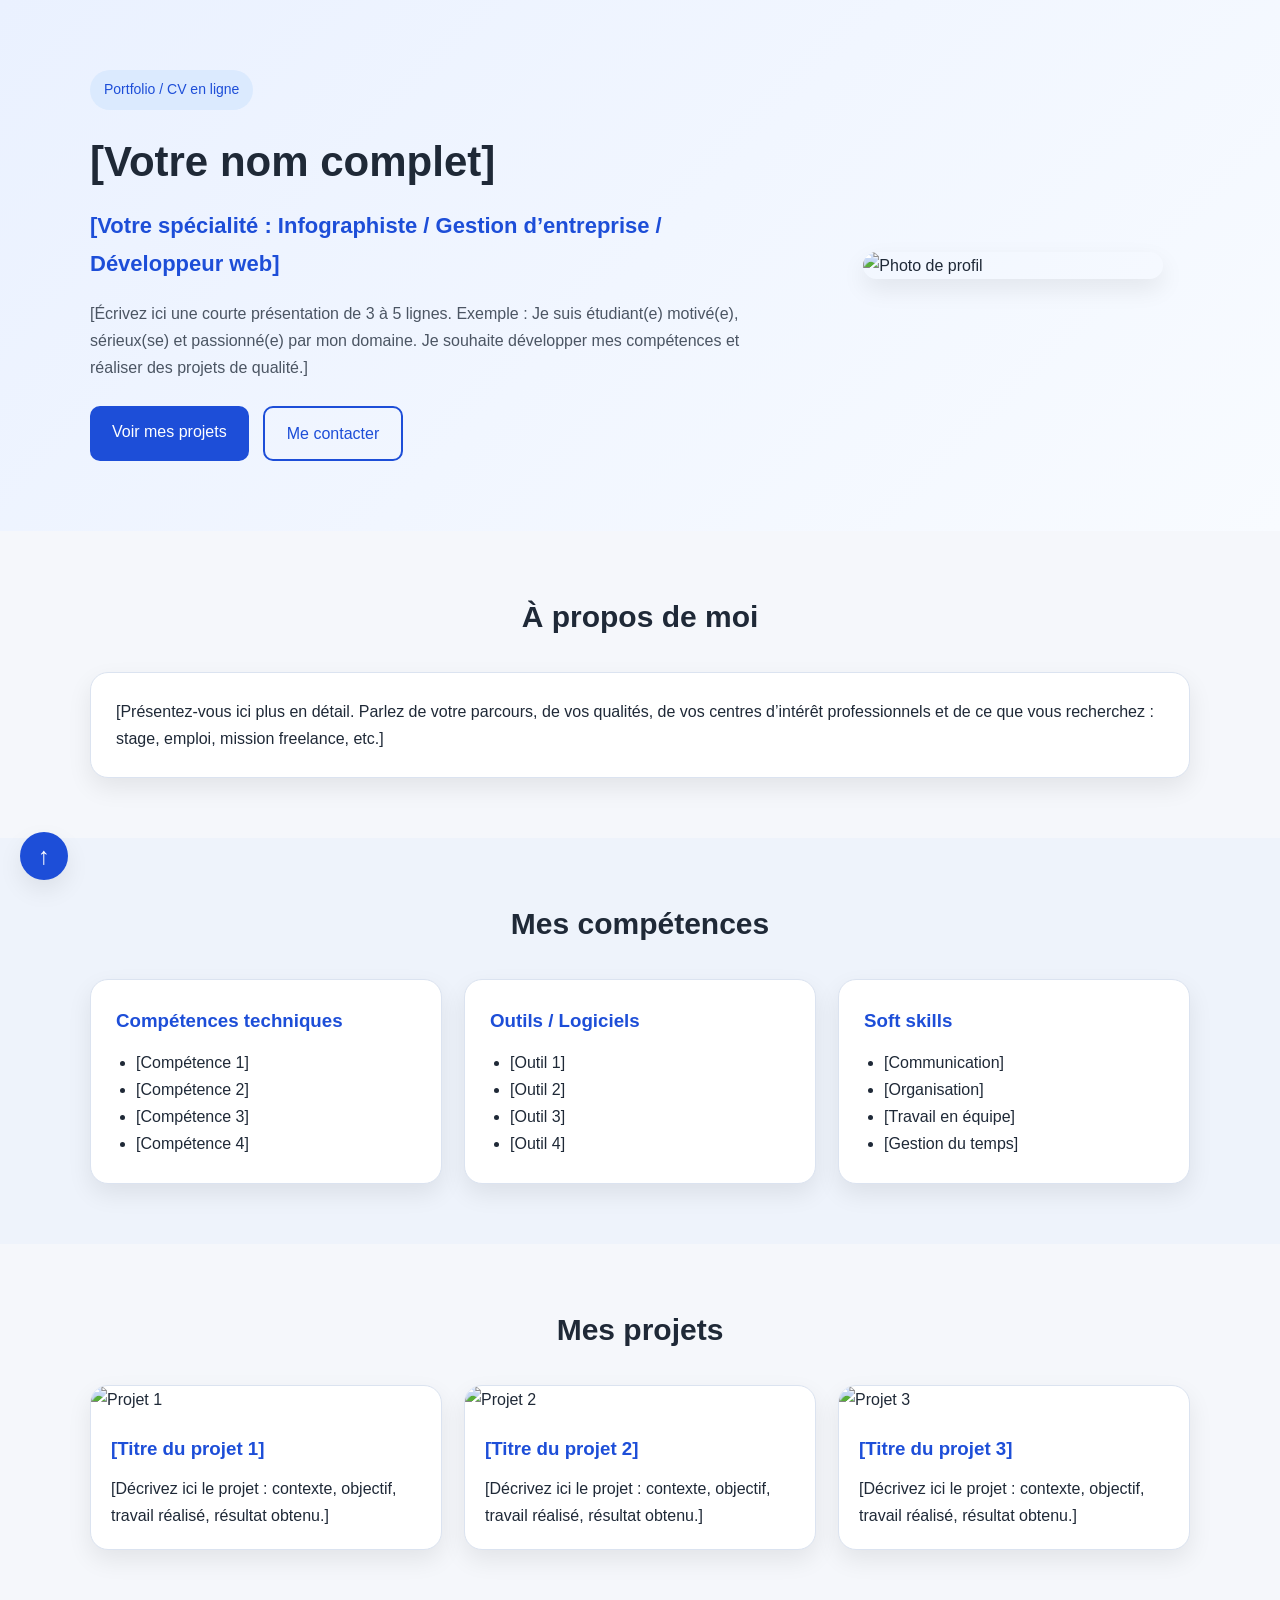
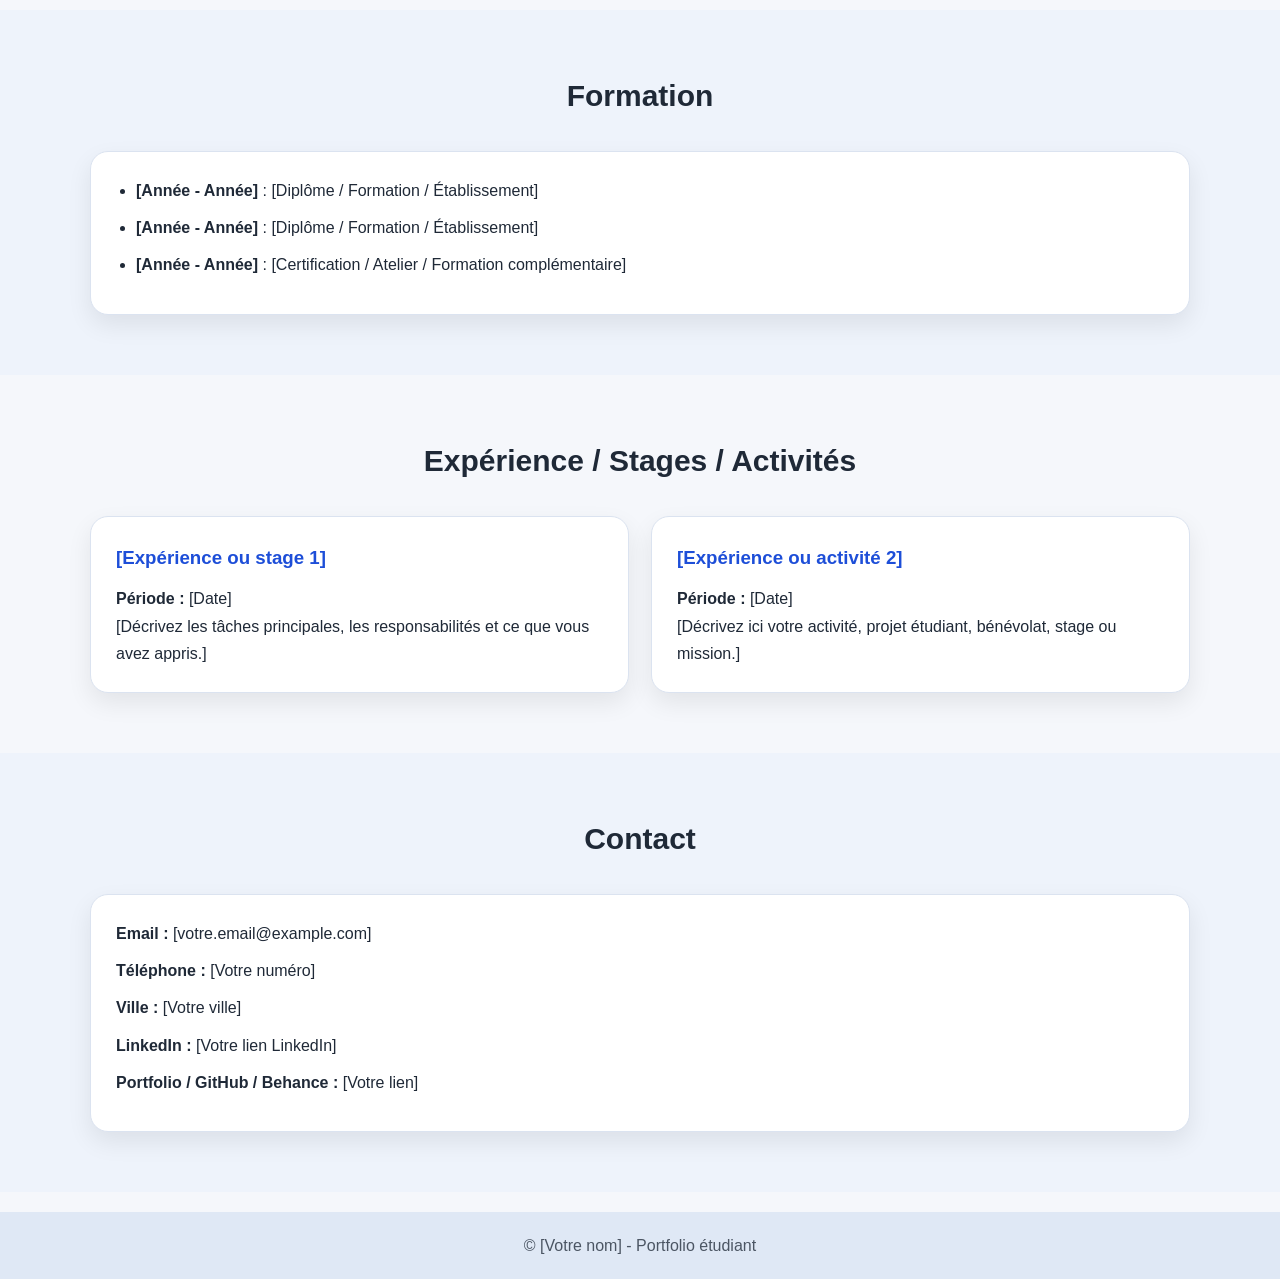
==== index.html @ 0207c39d "my portfolio" ====
<!DOCTYPE html>
<html lang="fr">
<head>
  <meta charset="UTF-8" />
  <meta name="viewport" content="width=device-width, initial-scale=1.0" />
  <title>Portfolio Étudiant</title>
  <link rel="stylesheet" href="style.css" />
</head>
<body id="top">

  <header class="hero">
    <div class="container">
      <div class="hero-content">
        <div class="hero-text">
          <p class="tag">Portfolio / CV en ligne</p>
          <h1>[Votre nom complet]</h1>
          <h2>[Votre spécialité : Infographiste / Gestion d’entreprise / Développeur web]</h2>
          <p class="intro">
            [Écrivez ici une courte présentation de 3 à 5 lignes.
            Exemple : Je suis étudiant(e) motivé(e), sérieux(se) et passionné(e) par mon domaine.
            Je souhaite développer mes compétences et réaliser des projets de qualité.]
          </p>

          <div class="hero-buttons">
            <a href="#projets" class="btn">Voir mes projets</a>
            <a href="#contact" class="btn btn-outline">Me contacter</a>
          </div>
        </div>

        <div class="hero-image">
          <img src="https://via.placeholder.com/300x300.png?text=Votre+Photo" alt="Photo de profil">
        </div>
      </div>
    </div>
  </header>

  <section class="section">
    <div class="container">
      <h2 class="section-title">À propos de moi</h2>
      <div class="card">
        <p>
          [Présentez-vous ici plus en détail.
          Parlez de votre parcours, de vos qualités, de vos centres d’intérêt professionnels
          et de ce que vous recherchez : stage, emploi, mission freelance, etc.]
        </p>
      </div>
    </div>
  </section>

  <section class="section alt">
    <div class="container">
      <h2 class="section-title">Mes compétences</h2>
      <div class="grid-3">
        <div class="card">
          <h3>Compétences techniques</h3>
          <ul>
            <li>[Compétence 1]</li>
            <li>[Compétence 2]</li>
            <li>[Compétence 3]</li>
            <li>[Compétence 4]</li>
          </ul>
        </div>

        <div class="card">
          <h3>Outils / Logiciels</h3>
          <ul>
            <li>[Outil 1]</li>
            <li>[Outil 2]</li>
            <li>[Outil 3]</li>
            <li>[Outil 4]</li>
          </ul>
        </div>

        <div class="card">
          <h3>Soft skills</h3>
          <ul>
            <li>[Communication]</li>
            <li>[Organisation]</li>
            <li>[Travail en équipe]</li>
            <li>[Gestion du temps]</li>
          </ul>
        </div>
      </div>
    </div>
  </section>

  <section class="section" id="projets">
    <div class="container">
      <h2 class="section-title">Mes projets</h2>
      <div class="grid-3">

        <article class="project-card">
          <img src="https://via.placeholder.com/500x300.png?text=Projet+1" alt="Projet 1">
          <div class="project-content">
            <h3>[Titre du projet 1]</h3>
            <p>
              [Décrivez ici le projet : contexte, objectif, travail réalisé, résultat obtenu.]
            </p>
          </div>
        </article>

        <article class="project-card">
          <img src="https://via.placeholder.com/500x300.png?text=Projet+2" alt="Projet 2">
          <div class="project-content">
            <h3>[Titre du projet 2]</h3>
            <p>
              [Décrivez ici le projet : contexte, objectif, travail réalisé, résultat obtenu.]
            </p>
          </div>
        </article>

        <article class="project-card">
          <img src="https://via.placeholder.com/500x300.png?text=Projet+3" alt="Projet 3">
          <div class="project-content">
            <h3>[Titre du projet 3]</h3>
            <p>
              [Décrivez ici le projet : contexte, objectif, travail réalisé, résultat obtenu.]
            </p>
          </div>
        </article>

      </div>
    </div>
  </section>

  <section class="section alt">
    <div class="container">
      <h2 class="section-title">Formation</h2>
      <div class="card">
        <ul class="timeline">
          <li><strong>[Année - Année]</strong> : [Diplôme / Formation / Établissement]</li>
          <li><strong>[Année - Année]</strong> : [Diplôme / Formation / Établissement]</li>
          <li><strong>[Année - Année]</strong> : [Certification / Atelier / Formation complémentaire]</li>
        </ul>
      </div>
    </div>
  </section>

  <section class="section">
    <div class="container">
      <h2 class="section-title">Expérience / Stages / Activités</h2>
      <div class="grid-2">
        <div class="card">
          <h3>[Expérience ou stage 1]</h3>
          <p><strong>Période :</strong> [Date]</p>
          <p>
            [Décrivez les tâches principales, les responsabilités et ce que vous avez appris.]
          </p>
        </div>

        <div class="card">
          <h3>[Expérience ou activité 2]</h3>
          <p><strong>Période :</strong> [Date]</p>
          <p>
            [Décrivez ici votre activité, projet étudiant, bénévolat, stage ou mission.]
          </p>
        </div>
      </div>
    </div>
  </section>

  <section class="section alt" id="contact">
    <div class="container">
      <h2 class="section-title">Contact</h2>
      <div class="card contact-card">
        <p><strong>Email :</strong> [votre.email@example.com]</p>
        <p><strong>Téléphone :</strong> [Votre numéro]</p>
        <p><strong>Ville :</strong> [Votre ville]</p>
        <p><strong>LinkedIn :</strong> [Votre lien LinkedIn]</p>
        <p><strong>Portfolio / GitHub / Behance :</strong> [Votre lien]</p>
      </div>
    </div>
  </section>

  <footer class="footer">
    <div class="container">
      <p>© [Votre nom] - Portfolio étudiant</p>
    </div>
  </footer>
<a href="#top" class="back-to-top" title="Retour en haut">↑</a>
</body>
</html>
---- style.css ----
* {
  margin: 0;
  padding: 0;
  box-sizing: border-box;
}

:root {
  --bg: #f5f7fb;
  --white: #ffffff;
  --dark: #1f2937;
  --text: #4b5563;
  --primary: #1d4ed8;
  --primary-dark: #163ea8;
  --border: #dbe3f0;
  --shadow: 0 10px 25px rgba(0, 0, 0, 0.08);
}

body {
  font-family: Arial, Helvetica, sans-serif;
  background: var(--bg);
  color: var(--dark);
  line-height: 1.7;
}

.container {
  width: 90%;
  max-width: 1100px;
  margin: 0 auto;
}

.hero {
  background: linear-gradient(135deg, #eaf1ff, #f8fbff);
  padding: 70px 0;
}

.hero-content {
  display: grid;
  grid-template-columns: 2fr 1fr;
  gap: 40px;
  align-items: center;
}

.tag {
  display:inline-block;
  background: #dbeafe;
  color: var(--primary);
  padding: 8px 14px;
  border-radius: 999px;
  font-size: 14px;
  margin-bottom: 16px;
}

.hero h1 {
  font-size: 42px;
  margin-bottom: 10px;
}

.hero h2 {
  font-size: 22px;
  color: var(--primary);
  margin-bottom: 18px;
  font-weight: 600;
}

.intro {
  color: var(--text);
  margin-bottom: 24px;
  max-width: 700px;
}

.hero-buttons {
  display: flex;
  gap: 14px;
  flex-wrap: wrap;
}

.btn {
  display: inline-block;
  background: var(--primary);
  color: #fff;
  text-decoration: none;
  padding: 12px 22px;
  border-radius: 10px;
  transition: 0.3s;
}

.btn:hover {
  background: var(--primary-dark);
}

.btn-outline {
  background: transparent;
  color: var(--primary);
  border: 2px solid var(--primary);
}

.btn-outline:hover {
  background: var(--primary);
  color: #fff;
}

.hero-image img {
  width: 100%;
  max-width: 300px;
  border-radius: 20px;
  display: block;
  margin: auto;
  box-shadow: var(--shadow);
}

.section {
  padding: 60px 0;
}

.section.alt {
  background: #eef3fb;
}

.section-title {
  font-size: 30px;
  text-align: center;
  margin-bottom: 30px;
}

.card {
  background: var(--white);
  padding: 25px;
  border-radius: 18px;
  box-shadow: var(--shadow);
  border: 1px solid var(--border);
}

.grid-2,
.grid-3 {
  display: grid;
  gap: 22px;
}

.grid-2 {
  grid-template-columns: repeat(2, 1fr);
}

.grid-3 {
  grid-template-columns: repeat(3, 1fr);
}

.card h3 {
  margin-bottom: 12px;
  color: var(--primary);
}

.card ul {
  padding-left: 20px;
}

.timeline li {
  margin-bottom: 10px;
}

.project-card {
  background: #fff;
  border-radius: 18px;
  overflow: hidden;
  box-shadow: var(--shadow);
  border: 1px solid var(--border);
}

.project-card img {
  width: 100%;
  display: block;
}

.project-content {
  padding: 20px;
}

.project-content h3 {
  margin-bottom: 10px;
  color: var(--primary);
}

.contact-card p {
  margin-bottom: 10px;
}

.footer {
  background: #dfe8f5;
  text-align: center;
  padding: 20px 0;
  color: var(--text);
  margin-top: 20px;
}

@media (max-width: 900px) {
  .hero-content,
  .grid-2,
  .grid-3 {
    grid-template-columns: 1fr;
  }

  .hero {
    text-align: center;
  }

  .hero-buttons {
    justify-content: center;
  }

  .hero h1 {
    font-size: 34px;
  }
}

@media (max-width: 600px) {
  .hero h1 {
    font-size: 28px;
  }

  .hero h2 {
    font-size: 18px;
  }

  .section-title {
    font-size: 24px;
  }

  .card,
  .project-content {
    padding: 18px;
  }
}
html {
  scroll-behavior: smooth;
}

.back-to-top {
  position: fixed;
  left: 20px;
  bottom: 20px;
  width: 48px;
  height: 48px;
  background: var(--primary);
  color: #fff;
  text-decoration: none;
  border-radius: 50%;
  display: flex;
  align-items: center;
  justify-content: center;
  font-size: 24px;
  box-shadow: var(--shadow);
  z-index: 999;
  transition: 0.3s;
}

.back-to-top:hover {
  background: var(--primary-dark);
  transform: translateY(-3px);
}
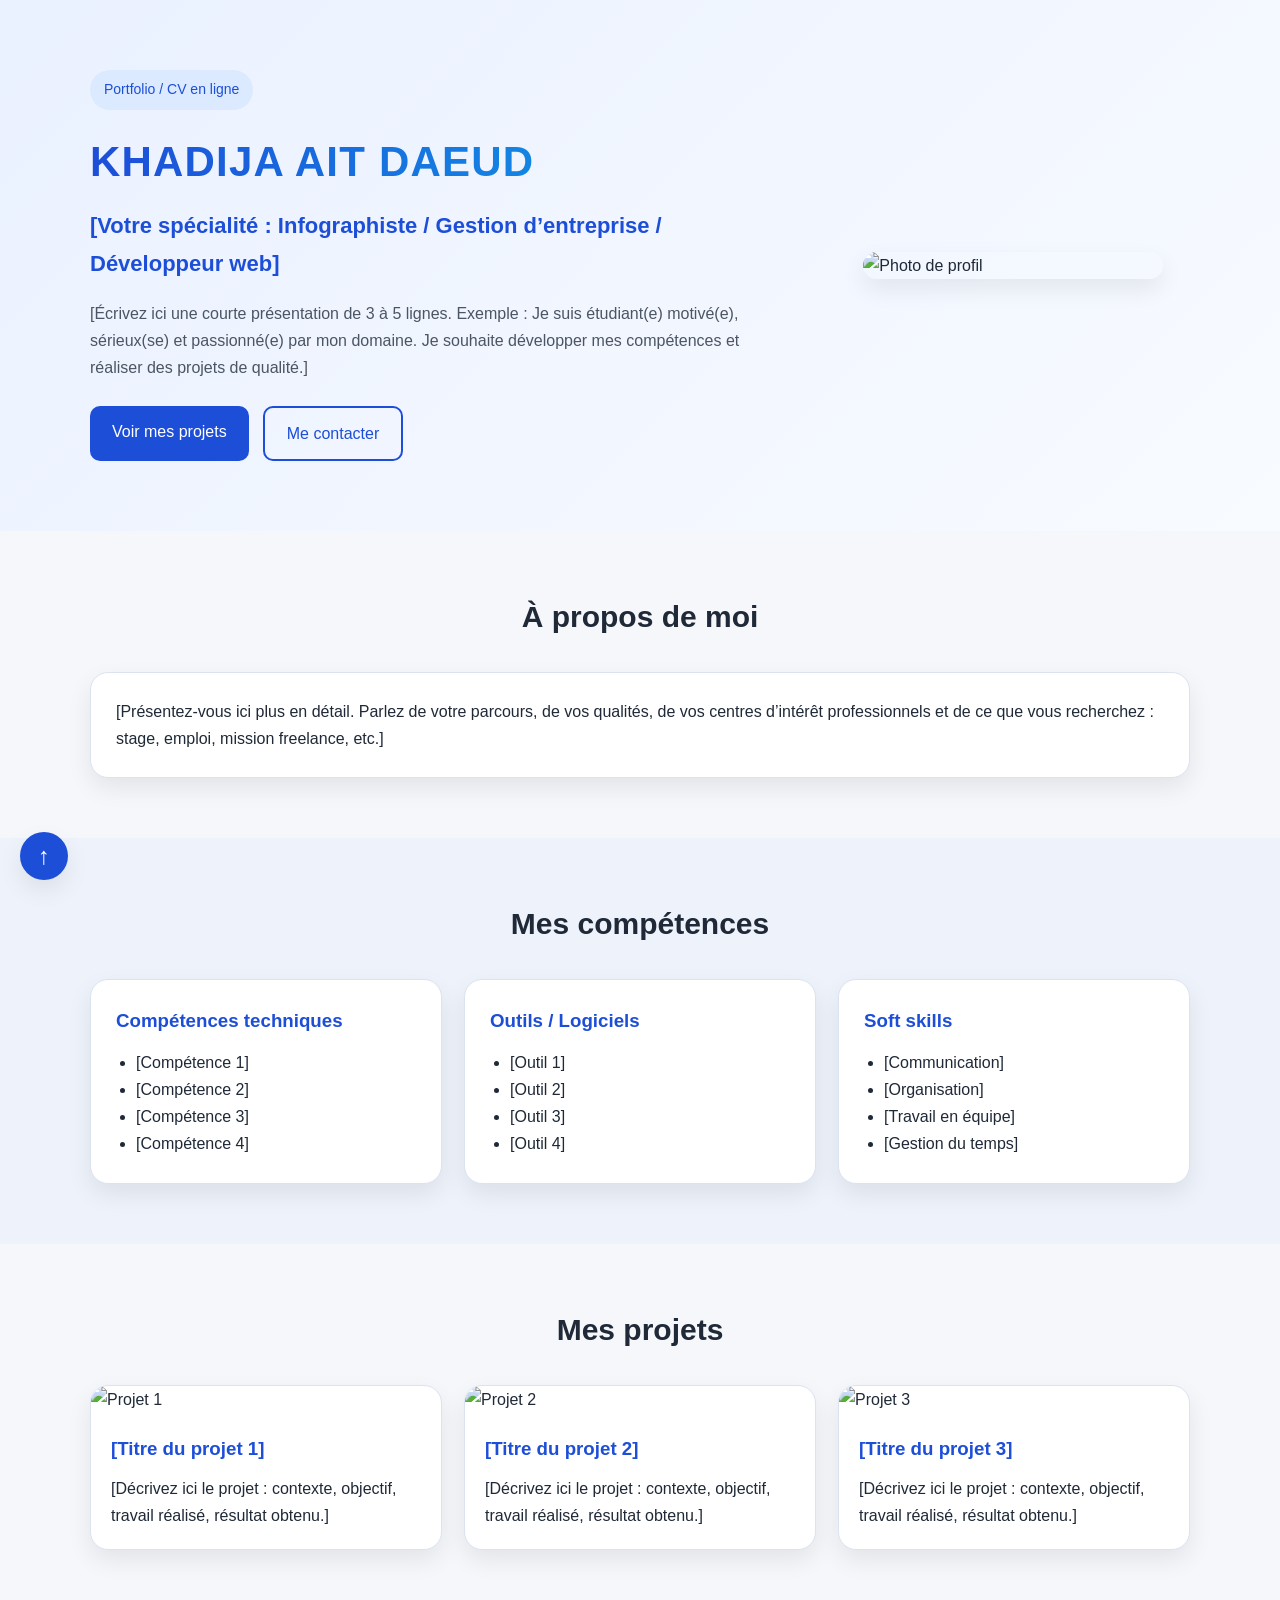
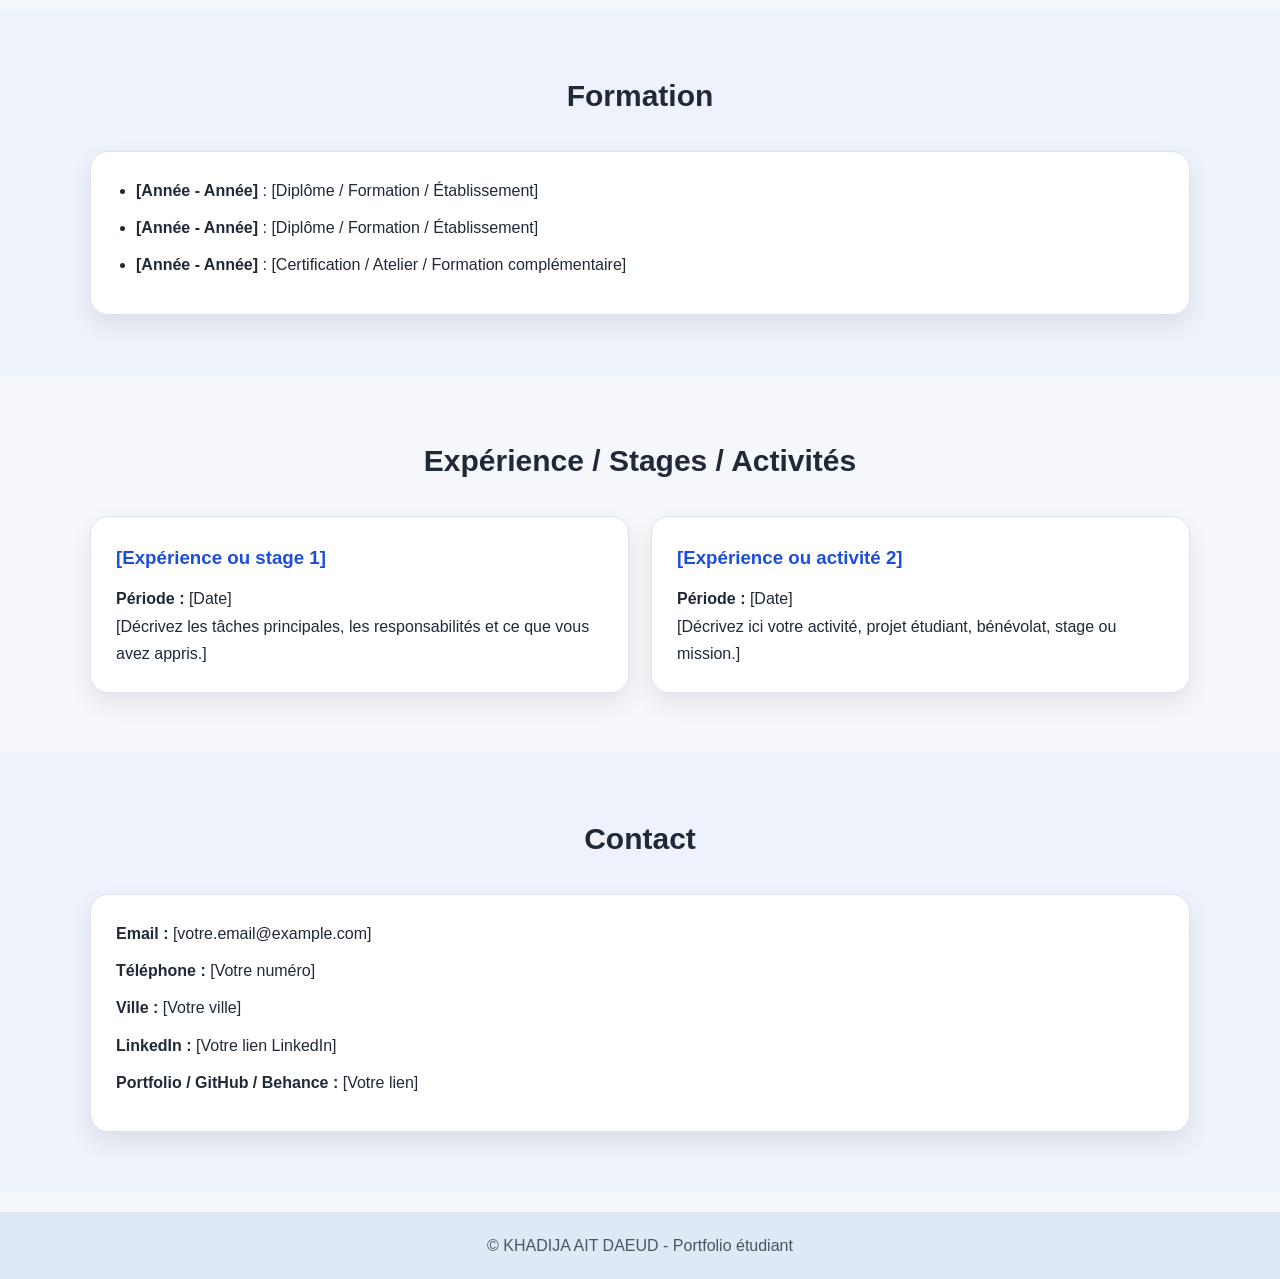
==== commit 901e93b5: "Update name to KHADIJA AIT DAEUD and improve header styling" ====
--- a/index.html
+++ b/index.html
@@ -13,7 +13,7 @@
       <div class="hero-content">
         <div class="hero-text">
           <p class="tag">Portfolio / CV en ligne</p>
-          <h1>[Votre nom complet]</h1>
+          <h1>KHADIJA AIT DAEUD</h1>
           <h2>[Votre spécialité : Infographiste / Gestion d’entreprise / Développeur web]</h2>
           <p class="intro">
             [Écrivez ici une courte présentation de 3 à 5 lignes.
@@ -174,7 +174,7 @@
 
   <footer class="footer">
     <div class="container">
-      <p>© [Votre nom] - Portfolio étudiant</p>
+      <p>© KHADIJA AIT DAEUD - Portfolio étudiant</p>
     </div>
   </footer>
 <a href="#top" class="back-to-top" title="Retour en haut">↑</a>
--- a/style.css
+++ b/style.css
@@ -53,6 +53,11 @@
 .hero h1 {
   font-size: 42px;
   margin-bottom: 10px;
+  text-transform: uppercase;
+  letter-spacing: 1.2px;
+  background: linear-gradient(90deg, #1d4ed8, #0ea5e9);
+  -webkit-background-clip: text;
+  color: transparent;
 }
 
 .hero h2 {
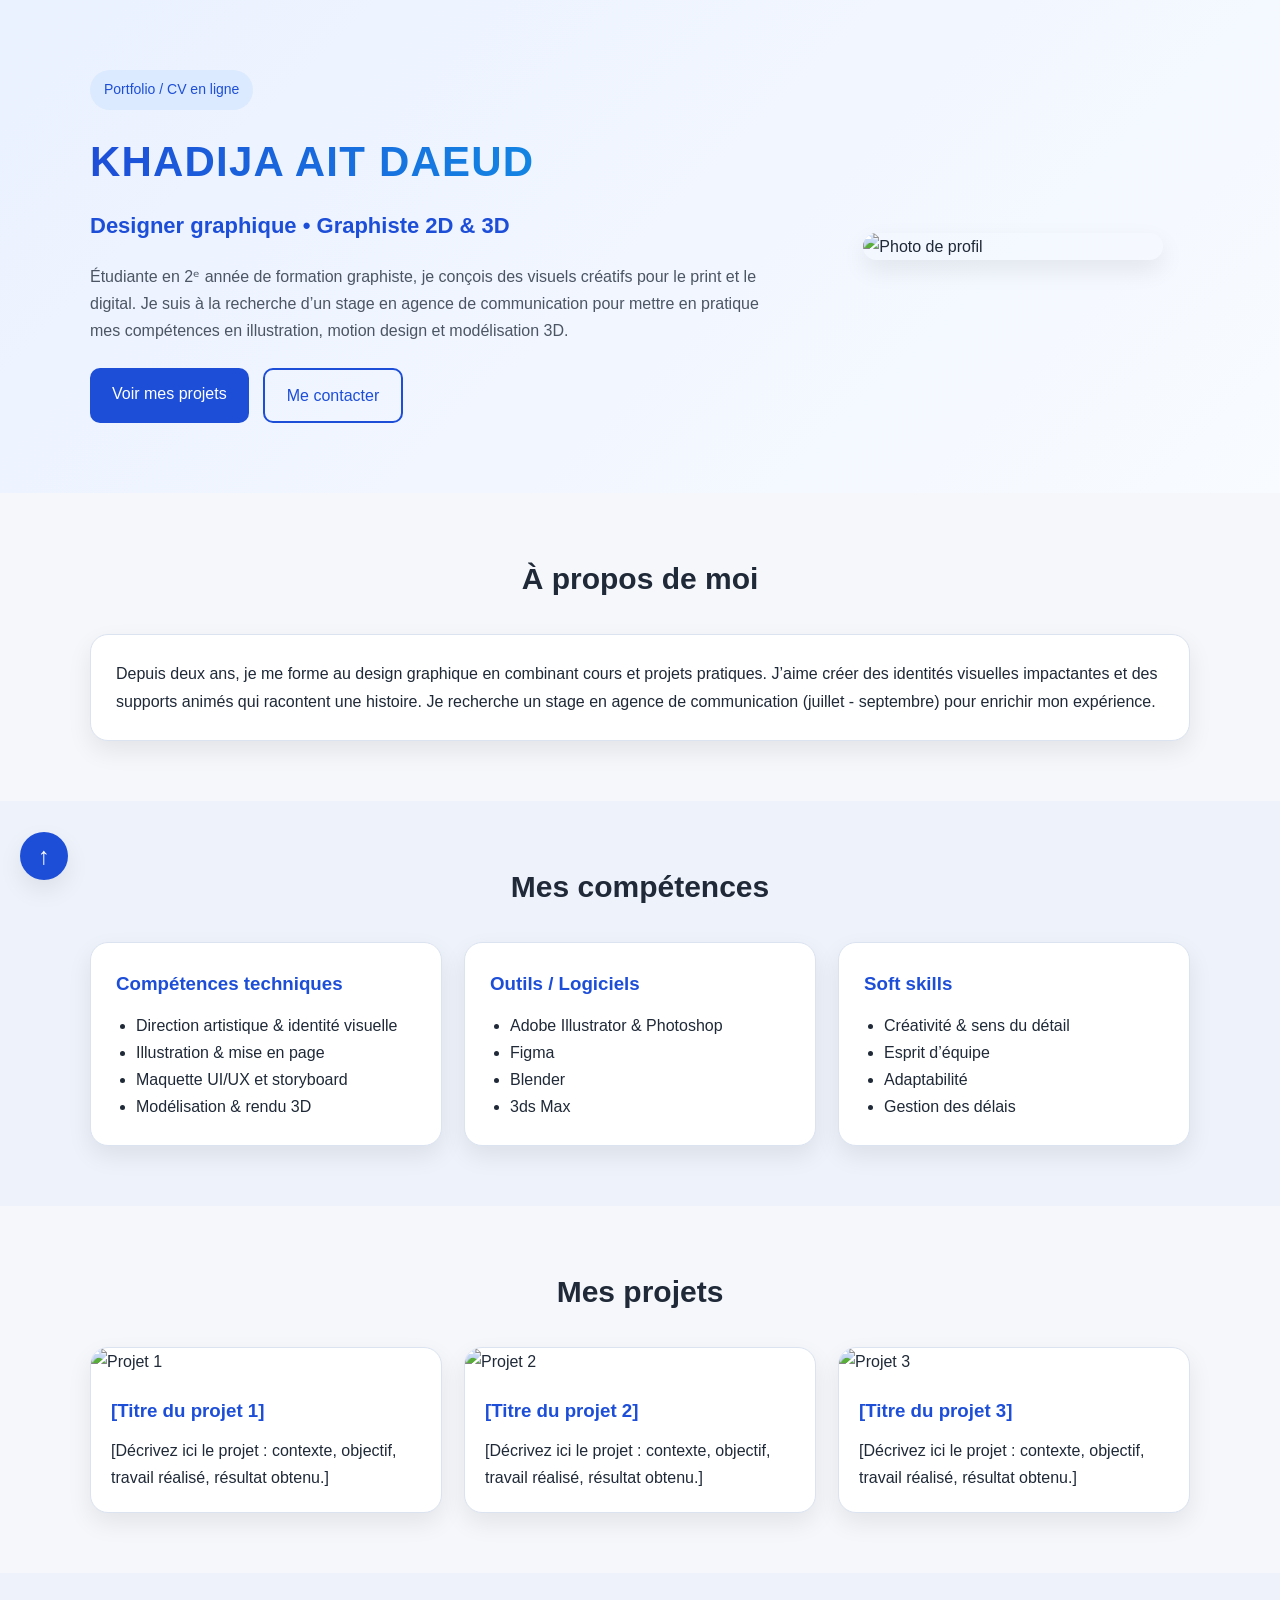
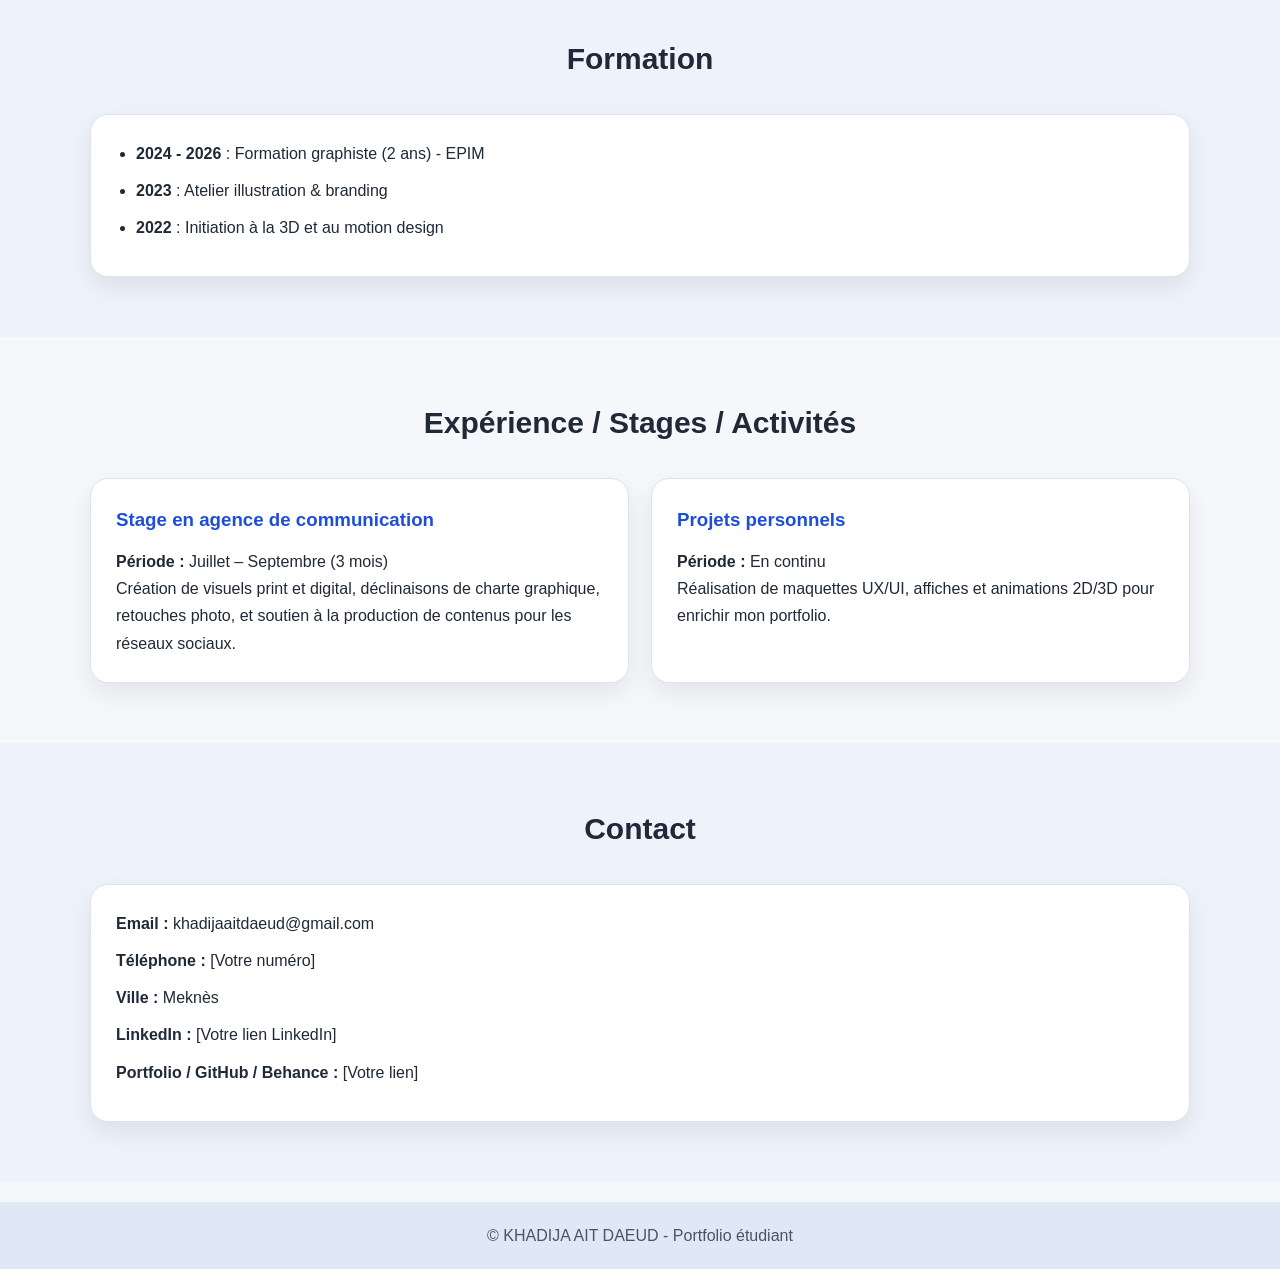
==== commit 3b90e4ed: "Update profile details: EPIM, Meknès, stage info, skills and contact" ====
--- a/index.html
+++ b/index.html
@@ -3,7 +3,7 @@
 <head>
   <meta charset="UTF-8" />
   <meta name="viewport" content="width=device-width, initial-scale=1.0" />
-  <title>Portfolio Étudiant</title>
+  <title>Portfolio KHADIJA AIT DAEUD — Designer graphique</title>
   <link rel="stylesheet" href="style.css" />
 </head>
 <body id="top">
@@ -14,11 +14,11 @@
         <div class="hero-text">
           <p class="tag">Portfolio / CV en ligne</p>
           <h1>KHADIJA AIT DAEUD</h1>
-          <h2>[Votre spécialité : Infographiste / Gestion d’entreprise / Développeur web]</h2>
+          <h2>Designer graphique • Graphiste 2D & 3D</h2>
           <p class="intro">
-            [Écrivez ici une courte présentation de 3 à 5 lignes.
-            Exemple : Je suis étudiant(e) motivé(e), sérieux(se) et passionné(e) par mon domaine.
-            Je souhaite développer mes compétences et réaliser des projets de qualité.]
+            Étudiante en 2ᵉ année de formation graphiste, je conçois des visuels créatifs pour le print et le digital.
+            Je suis à la recherche d’un stage en agence de communication pour mettre en pratique mes compétences en illustration,
+            motion design et modélisation 3D.
           </p>
 
           <div class="hero-buttons">
@@ -39,9 +39,9 @@
       <h2 class="section-title">À propos de moi</h2>
       <div class="card">
         <p>
-          [Présentez-vous ici plus en détail.
-          Parlez de votre parcours, de vos qualités, de vos centres d’intérêt professionnels
-          et de ce que vous recherchez : stage, emploi, mission freelance, etc.]
+          Depuis deux ans, je me forme au design graphique en combinant cours et projets pratiques.
+          J’aime créer des identités visuelles impactantes et des supports animés qui racontent une histoire.
+          Je recherche un stage en agence de communication (juillet ‑ septembre) pour enrichir mon expérience.
         </p>
       </div>
     </div>
@@ -54,30 +54,30 @@
         <div class="card">
           <h3>Compétences techniques</h3>
           <ul>
-            <li>[Compétence 1]</li>
-            <li>[Compétence 2]</li>
-            <li>[Compétence 3]</li>
-            <li>[Compétence 4]</li>
+            <li>Direction artistique & identité visuelle</li>
+            <li>Illustration & mise en page</li>
+            <li>Maquette UI/UX et storyboard</li>
+            <li>Modélisation & rendu 3D</li>
           </ul>
         </div>
 
         <div class="card">
           <h3>Outils / Logiciels</h3>
           <ul>
-            <li>[Outil 1]</li>
-            <li>[Outil 2]</li>
-            <li>[Outil 3]</li>
-            <li>[Outil 4]</li>
+            <li>Adobe Illustrator & Photoshop</li>
+            <li>Figma</li>
+            <li>Blender</li>
+            <li>3ds Max</li>
           </ul>
         </div>
 
         <div class="card">
           <h3>Soft skills</h3>
           <ul>
-            <li>[Communication]</li>
-            <li>[Organisation]</li>
-            <li>[Travail en équipe]</li>
-            <li>[Gestion du temps]</li>
+            <li>Créativité & sens du détail</li>
+            <li>Esprit d’équipe</li>
+            <li>Adaptabilité</li>
+            <li>Gestion des délais</li>
           </ul>
         </div>
       </div>
@@ -128,9 +128,9 @@
       <h2 class="section-title">Formation</h2>
       <div class="card">
         <ul class="timeline">
-          <li><strong>[Année - Année]</strong> : [Diplôme / Formation / Établissement]</li>
-          <li><strong>[Année - Année]</strong> : [Diplôme / Formation / Établissement]</li>
-          <li><strong>[Année - Année]</strong> : [Certification / Atelier / Formation complémentaire]</li>
+          <li><strong>2024 - 2026</strong> : Formation graphiste (2 ans) - EPIM</li>
+          <li><strong>2023</strong> : Atelier illustration & branding</li>
+          <li><strong>2022</strong> : Initiation à la 3D et au motion design</li>
         </ul>
       </div>
     </div>
@@ -141,18 +141,19 @@
       <h2 class="section-title">Expérience / Stages / Activités</h2>
       <div class="grid-2">
         <div class="card">
-          <h3>[Expérience ou stage 1]</h3>
-          <p><strong>Période :</strong> [Date]</p>
+          <h3>Stage en agence de communication</h3>
+          <p><strong>Période :</strong> Juillet – Septembre (3 mois)</p>
           <p>
-            [Décrivez les tâches principales, les responsabilités et ce que vous avez appris.]
+            Création de visuels print et digital, déclinaisons de charte graphique, retouches photo,
+            et soutien à la production de contenus pour les réseaux sociaux.
           </p>
         </div>
 
         <div class="card">
-          <h3>[Expérience ou activité 2]</h3>
-          <p><strong>Période :</strong> [Date]</p>
+          <h3>Projets personnels</h3>
+          <p><strong>Période :</strong> En continu</p>
           <p>
-            [Décrivez ici votre activité, projet étudiant, bénévolat, stage ou mission.]
+            Réalisation de maquettes UX/UI, affiches et animations 2D/3D pour enrichir mon portfolio.
           </p>
         </div>
       </div>
@@ -163,9 +164,9 @@
     <div class="container">
       <h2 class="section-title">Contact</h2>
       <div class="card contact-card">
-        <p><strong>Email :</strong> [votre.email@example.com]</p>
+        <p><strong>Email :</strong> khadijaaitdaeud@gmail.com</p>
         <p><strong>Téléphone :</strong> [Votre numéro]</p>
-        <p><strong>Ville :</strong> [Votre ville]</p>
+        <p><strong>Ville :</strong> Meknès</p>
         <p><strong>LinkedIn :</strong> [Votre lien LinkedIn]</p>
         <p><strong>Portfolio / GitHub / Behance :</strong> [Votre lien]</p>
       </div>
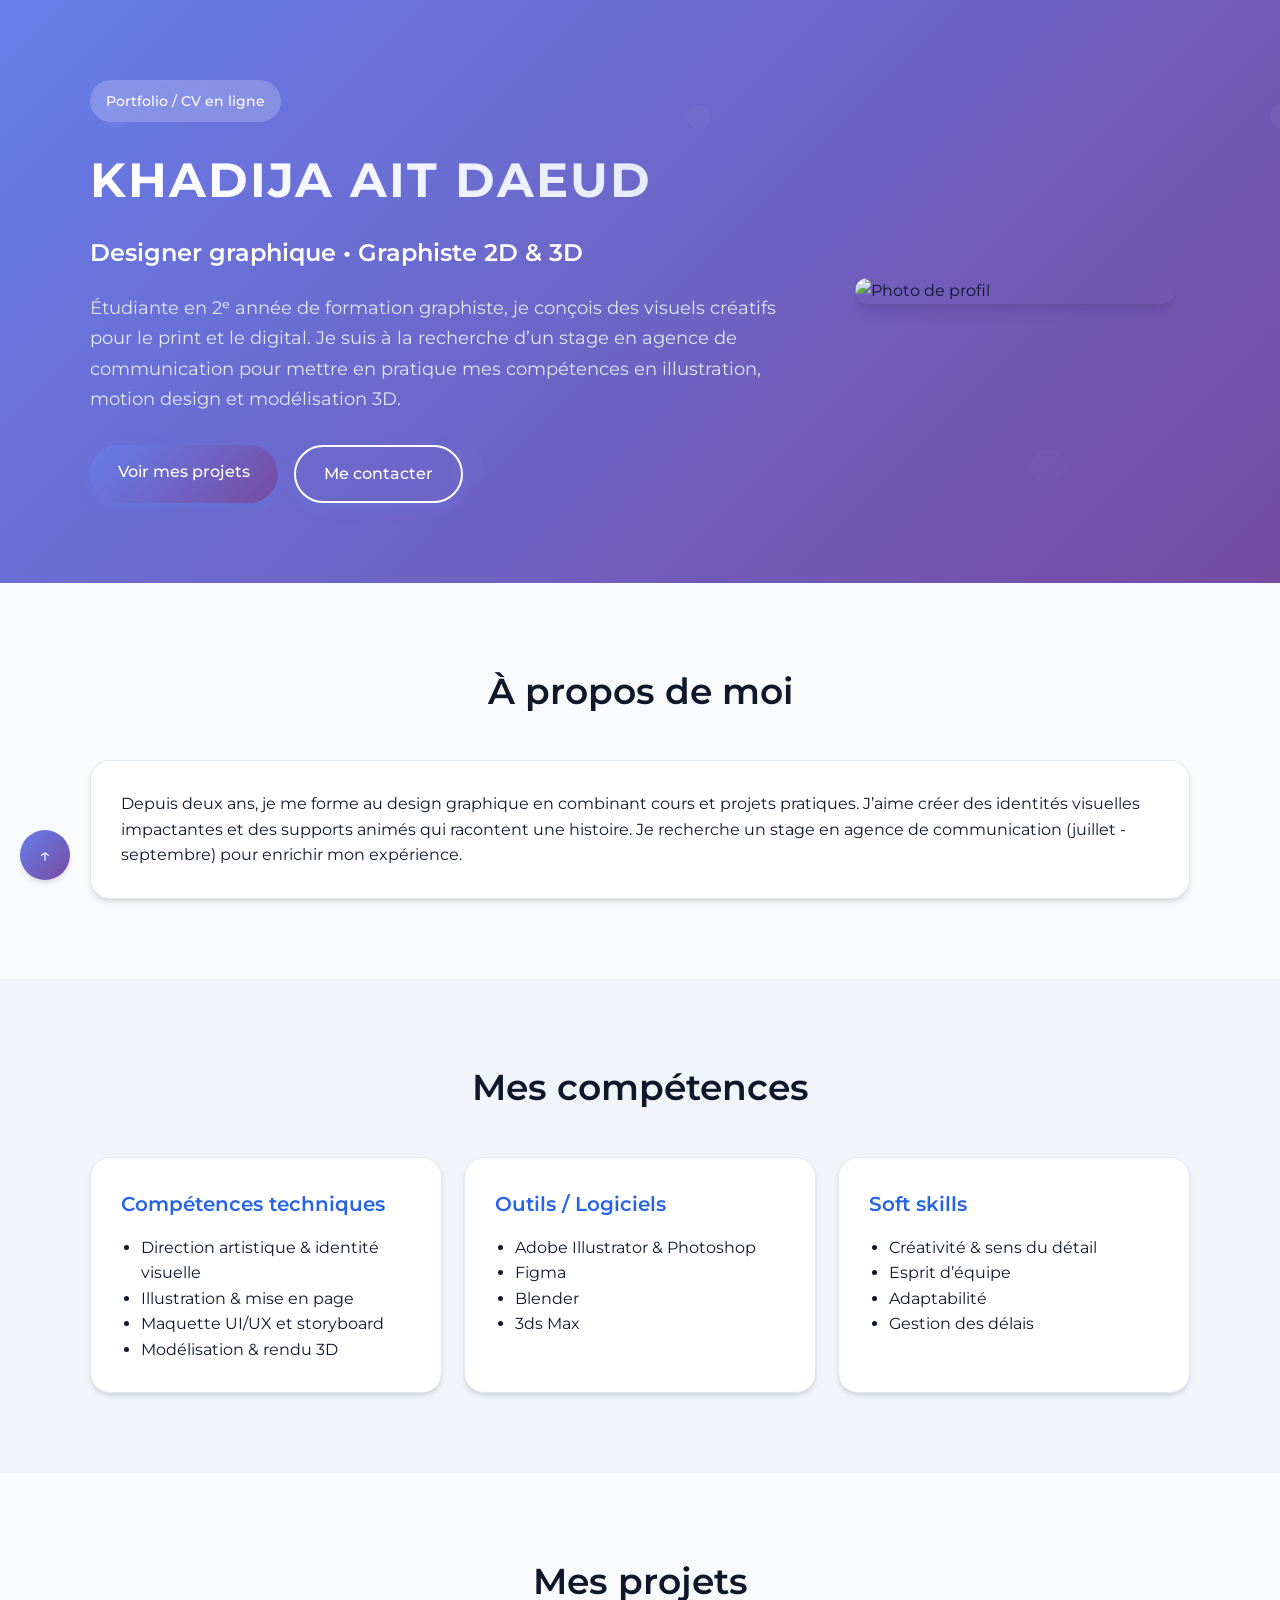
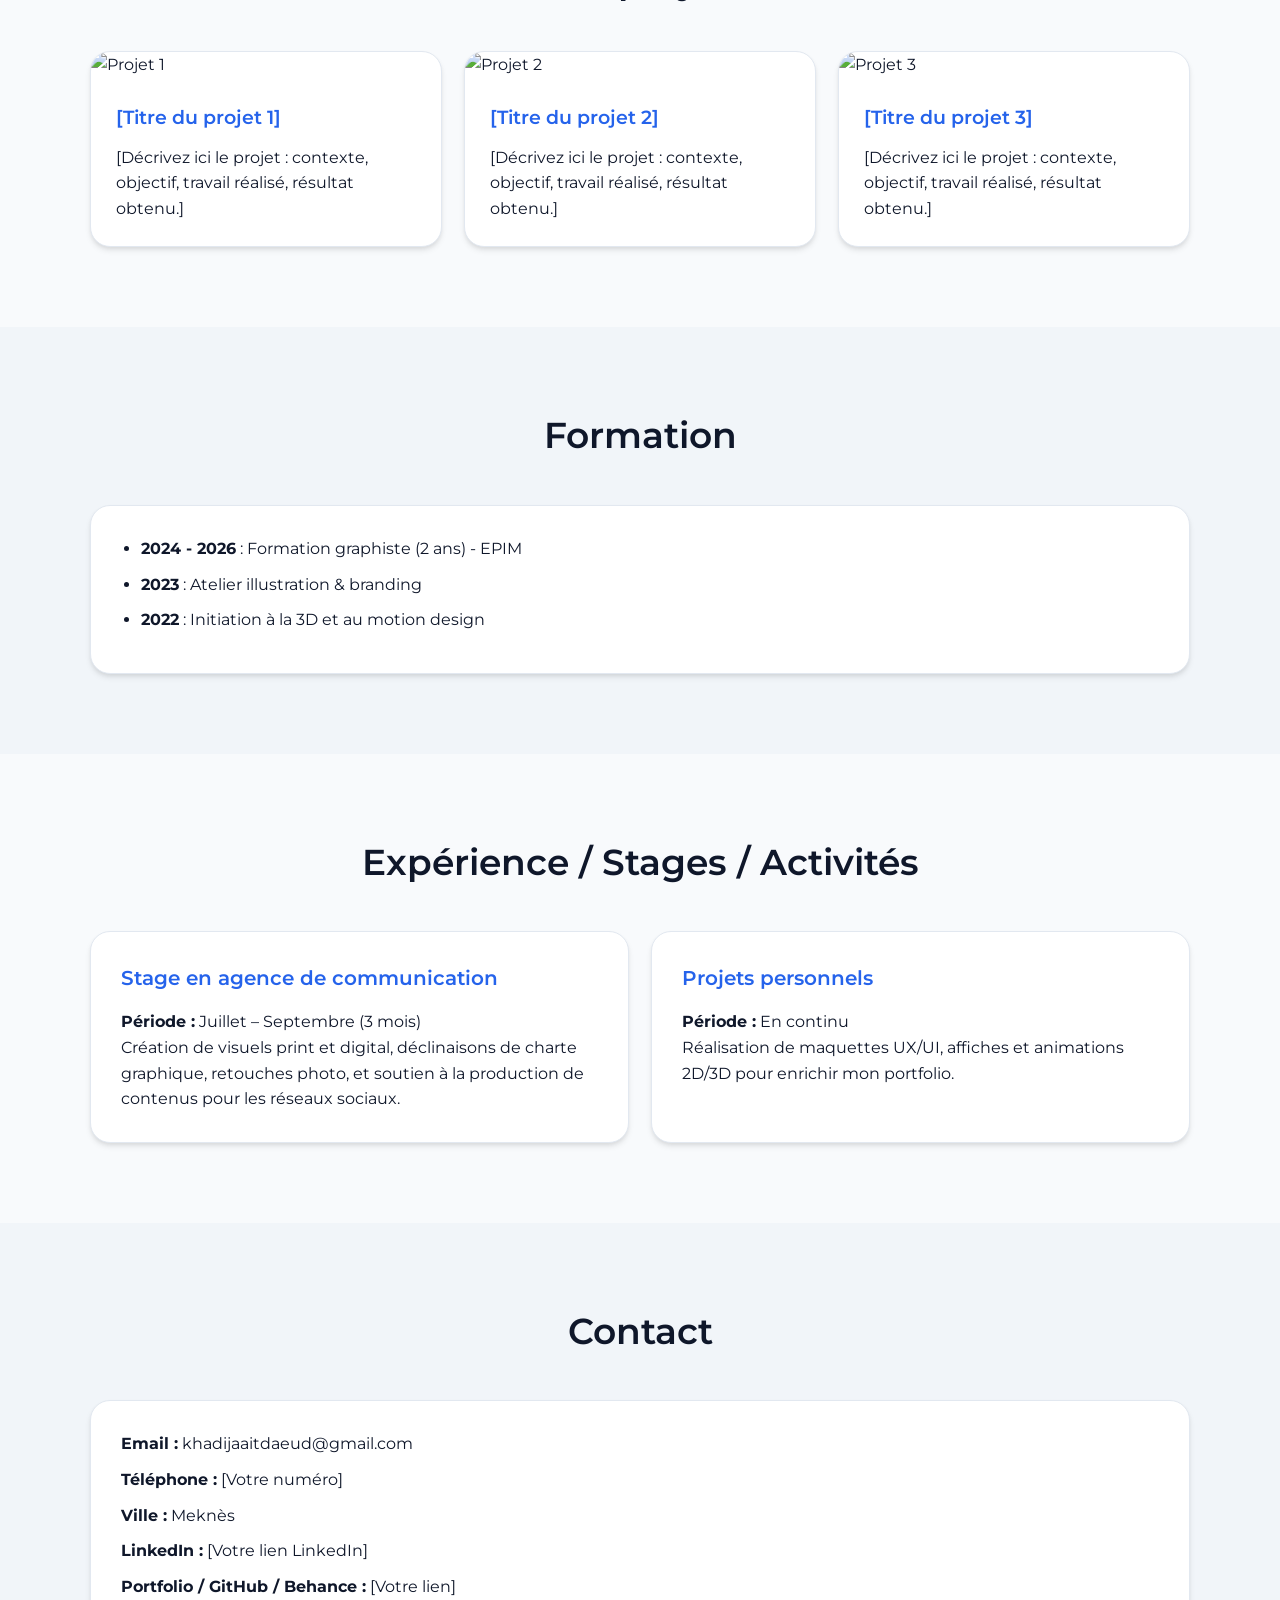
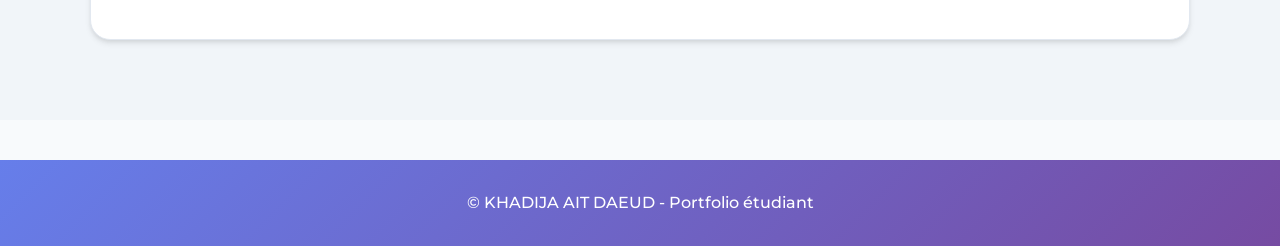
==== commit 0f89ba43: "Enhance design: professional styling with gradients, animations, and modern typography" ====
--- a/index.html
+++ b/index.html
@@ -4,6 +4,9 @@
   <meta charset="UTF-8" />
   <meta name="viewport" content="width=device-width, initial-scale=1.0" />
   <title>Portfolio KHADIJA AIT DAEUD — Designer graphique</title>
+  <link rel="preconnect" href="https://fonts.googleapis.com">
+  <link rel="preconnect" href="https://fonts.gstatic.com" crossorigin>
+  <link href="https://fonts.googleapis.com/css2?family=Montserrat:wght@300;400;500;600;700&display=swap" rel="stylesheet">
   <link rel="stylesheet" href="style.css" />
 </head>
 <body id="top">
--- a/style.css
+++ b/style.css
@@ -5,21 +5,27 @@
 }
 
 :root {
-  --bg: #f5f7fb;
+  --bg: #f8fafc;
   --white: #ffffff;
-  --dark: #1f2937;
-  --text: #4b5563;
-  --primary: #1d4ed8;
-  --primary-dark: #163ea8;
-  --border: #dbe3f0;
-  --shadow: 0 10px 25px rgba(0, 0, 0, 0.08);
+  --dark: #0f172a;
+  --text: #475569;
+  --primary: #2563eb;
+  --primary-dark: #1d4ed8;
+  --secondary: #f1f5f9;
+  --accent: #06b6d4;
+  --border: #e2e8f0;
+  --shadow: 0 4px 6px -1px rgba(0, 0, 0, 0.1), 0 2px 4px -1px rgba(0, 0, 0, 0.06);
+  --shadow-hover: 0 10px 15px -3px rgba(0, 0, 0, 0.1), 0 4px 6px -2px rgba(0, 0, 0, 0.05);
+  --gradient: linear-gradient(135deg, #667eea 0%, #764ba2 100%);
+  --gradient-btn: linear-gradient(135deg, #667eea 0%, #764ba2 100%);
 }
 
 body {
-  font-family: Arial, Helvetica, sans-serif;
+  font-family: 'Montserrat', sans-serif;
   background: var(--bg);
   color: var(--dark);
-  line-height: 1.7;
+  line-height: 1.6;
+  font-weight: 400;
 }
 
 .container {
@@ -29,110 +35,146 @@
 }
 
 .hero {
-  background: linear-gradient(135deg, #eaf1ff, #f8fbff);
-  padding: 70px 0;
+  background: var(--gradient);
+  padding: 80px 0;
+  position: relative;
+  overflow: hidden;
+}
+
+.hero::before {
+  content: '';
+  position: absolute;
+  top: 0;
+  left: 0;
+  right: 0;
+  bottom: 0;
+  background: url('data:image/svg+xml,<svg xmlns="http://www.w3.org/2000/svg" viewBox="0 0 100 100"><circle cx="20" cy="20" r="2" fill="rgba(255,255,255,0.1)"/><circle cx="80" cy="80" r="3" fill="rgba(255,255,255,0.05)"/></svg>') repeat;
+  opacity: 0.3;
 }
 
 .hero-content {
   display: grid;
   grid-template-columns: 2fr 1fr;
-  gap: 40px;
+  gap: 50px;
   align-items: center;
+  position: relative;
+  z-index: 1;
 }
 
 .tag {
-  display:inline-block;
-  background: #dbeafe;
-  color: var(--primary);
-  padding: 8px 14px;
-  border-radius: 999px;
+  display: inline-block;
+  background: rgba(255, 255, 255, 0.2);
+  color: #fff;
+  padding: 10px 16px;
+  border-radius: 50px;
   font-size: 14px;
-  margin-bottom: 16px;
+  font-weight: 500;
+  margin-bottom: 20px;
+  backdrop-filter: blur(10px);
 }
 
 .hero h1 {
-  font-size: 42px;
-  margin-bottom: 10px;
+  font-size: 48px;
+  margin-bottom: 15px;
   text-transform: uppercase;
-  letter-spacing: 1.2px;
-  background: linear-gradient(90deg, #1d4ed8, #0ea5e9);
+  letter-spacing: 2px;
+  background: linear-gradient(90deg, #fff, #e0e7ff);
   -webkit-background-clip: text;
   color: transparent;
+  font-weight: 700;
 }
 
 .hero h2 {
-  font-size: 22px;
-  color: var(--primary);
-  margin-bottom: 18px;
+  font-size: 24px;
+  color: #fff;
+  margin-bottom: 20px;
   font-weight: 600;
 }
 
 .intro {
-  color: var(--text);
-  margin-bottom: 24px;
+  color: #e2e8f0;
+  margin-bottom: 30px;
   max-width: 700px;
+  font-size: 18px;
+  line-height: 1.7;
 }
 
 .hero-buttons {
   display: flex;
-  gap: 14px;
+  gap: 16px;
   flex-wrap: wrap;
 }
 
 .btn {
   display: inline-block;
-  background: var(--primary);
+  background: var(--gradient-btn);
   color: #fff;
   text-decoration: none;
-  padding: 12px 22px;
-  border-radius: 10px;
-  transition: 0.3s;
+  padding: 14px 28px;
+  border-radius: 50px;
+  transition: all 0.3s ease;
+  font-weight: 500;
+  box-shadow: 0 4px 14px rgba(102, 126, 234, 0.4);
 }
 
 .btn:hover {
-  background: var(--primary-dark);
+  transform: translateY(-2px);
+  box-shadow: 0 6px 20px rgba(102, 126, 234, 0.6);
 }
 
 .btn-outline {
   background: transparent;
+  color: #fff;
+  border: 2px solid #fff;
+}
+
+.btn-outline:hover {
+  background: #fff;
   color: var(--primary);
-  border: 2px solid var(--primary);
-}
-
-.btn-outline:hover {
-  background: var(--primary);
-  color: #fff;
 }
 
 .hero-image img {
   width: 100%;
-  max-width: 300px;
+  max-width: 320px;
   border-radius: 20px;
   display: block;
   margin: auto;
-  box-shadow: var(--shadow);
+  box-shadow: var(--shadow-hover);
+  transition: transform 0.3s ease;
+}
+
+.hero-image img:hover {
+  transform: scale(1.05);
 }
 
 .section {
-  padding: 60px 0;
+  padding: 80px 0;
 }
 
 .section.alt {
-  background: #eef3fb;
+  background: var(--secondary);
 }
 
 .section-title {
-  font-size: 30px;
+  font-size: 36px;
   text-align: center;
-  margin-bottom: 30px;
+  margin-bottom: 40px;
+  font-weight: 600;
+  color: var(--dark);
 }
 
 .card {
   background: var(--white);
-  padding: 25px;
-  border-radius: 18px;
+  padding: 30px;
+  border-radius: 20px;
   box-shadow: var(--shadow);
   border: 1px solid var(--border);
+  transition: all 0.3s ease;
+}
+
+.card:hover {
+  transform: translateY(-5px);
+  box-shadow: var(--shadow-hover);
 }
 
 .grid-2,
@@ -150,8 +192,10 @@
 }
 
 .card h3 {
-  margin-bottom: 12px;
+  margin-bottom: 15px;
   color: var(--primary);
+  font-weight: 600;
+  font-size: 20px;
 }
 
 .card ul {
@@ -164,24 +208,36 @@
 
 .project-card {
   background: #fff;
-  border-radius: 18px;
+  border-radius: 20px;
   overflow: hidden;
   box-shadow: var(--shadow);
   border: 1px solid var(--border);
+  transition: all 0.3s ease;
+}
+
+.project-card:hover {
+  transform: translateY(-5px);
+  box-shadow: var(--shadow-hover);
 }
 
 .project-card img {
   width: 100%;
   display: block;
+  transition: transform 0.3s ease;
+}
+
+.project-card:hover img {
+  transform: scale(1.05);
 }
 
 .project-content {
-  padding: 20px;
+  padding: 25px;
 }
 
 .project-content h3 {
-  margin-bottom: 10px;
+  margin-bottom: 12px;
   color: var(--primary);
+  font-weight: 600;
 }
 
 .contact-card p {
@@ -189,11 +245,12 @@
 }
 
 .footer {
-  background: #dfe8f5;
+  background: var(--gradient);
   text-align: center;
-  padding: 20px 0;
-  color: var(--text);
-  margin-top: 20px;
+  padding: 30px 0;
+  color: #fff;
+  margin-top: 40px;
+  font-weight: 500;
 }
 
 @media (max-width: 900px) {
@@ -205,6 +262,7 @@
 
   .hero {
     text-align: center;
+    padding: 60px 0;
   }
 
   .hero-buttons {
@@ -212,7 +270,15 @@
   }
 
   .hero h1 {
-    font-size: 34px;
+    font-size: 36px;
+  }
+
+  .hero h2 {
+    font-size: 20px;
+  }
+
+  .section-title {
+    font-size: 28px;
   }
 }
 
@@ -231,7 +297,12 @@
 
   .card,
   .project-content {
-    padding: 18px;
+    padding: 20px;
+  }
+
+  .btn {
+    padding: 12px 24px;
+    font-size: 14px;
   }
 }
 html {
@@ -242,12 +313,24 @@
   position: fixed;
   left: 20px;
   bottom: 20px;
-  width: 48px;
-  height: 48px;
-  background: var(--primary);
+  width: 50px;
+  height: 50px;
+  background: var(--gradient-btn);
   color: #fff;
   text-decoration: none;
   border-radius: 50%;
+  display: flex;
+  align-items: center;
+  justify-content: center;
+  font-size: 20px;
+  box-shadow: var(--shadow);
+  transition: all 0.3s ease;
+}
+
+.back-to-top:hover {
+  transform: scale(1.1);
+  box-shadow: var(--shadow-hover);
+}
   display: flex;
   align-items: center;
   justify-content: center;
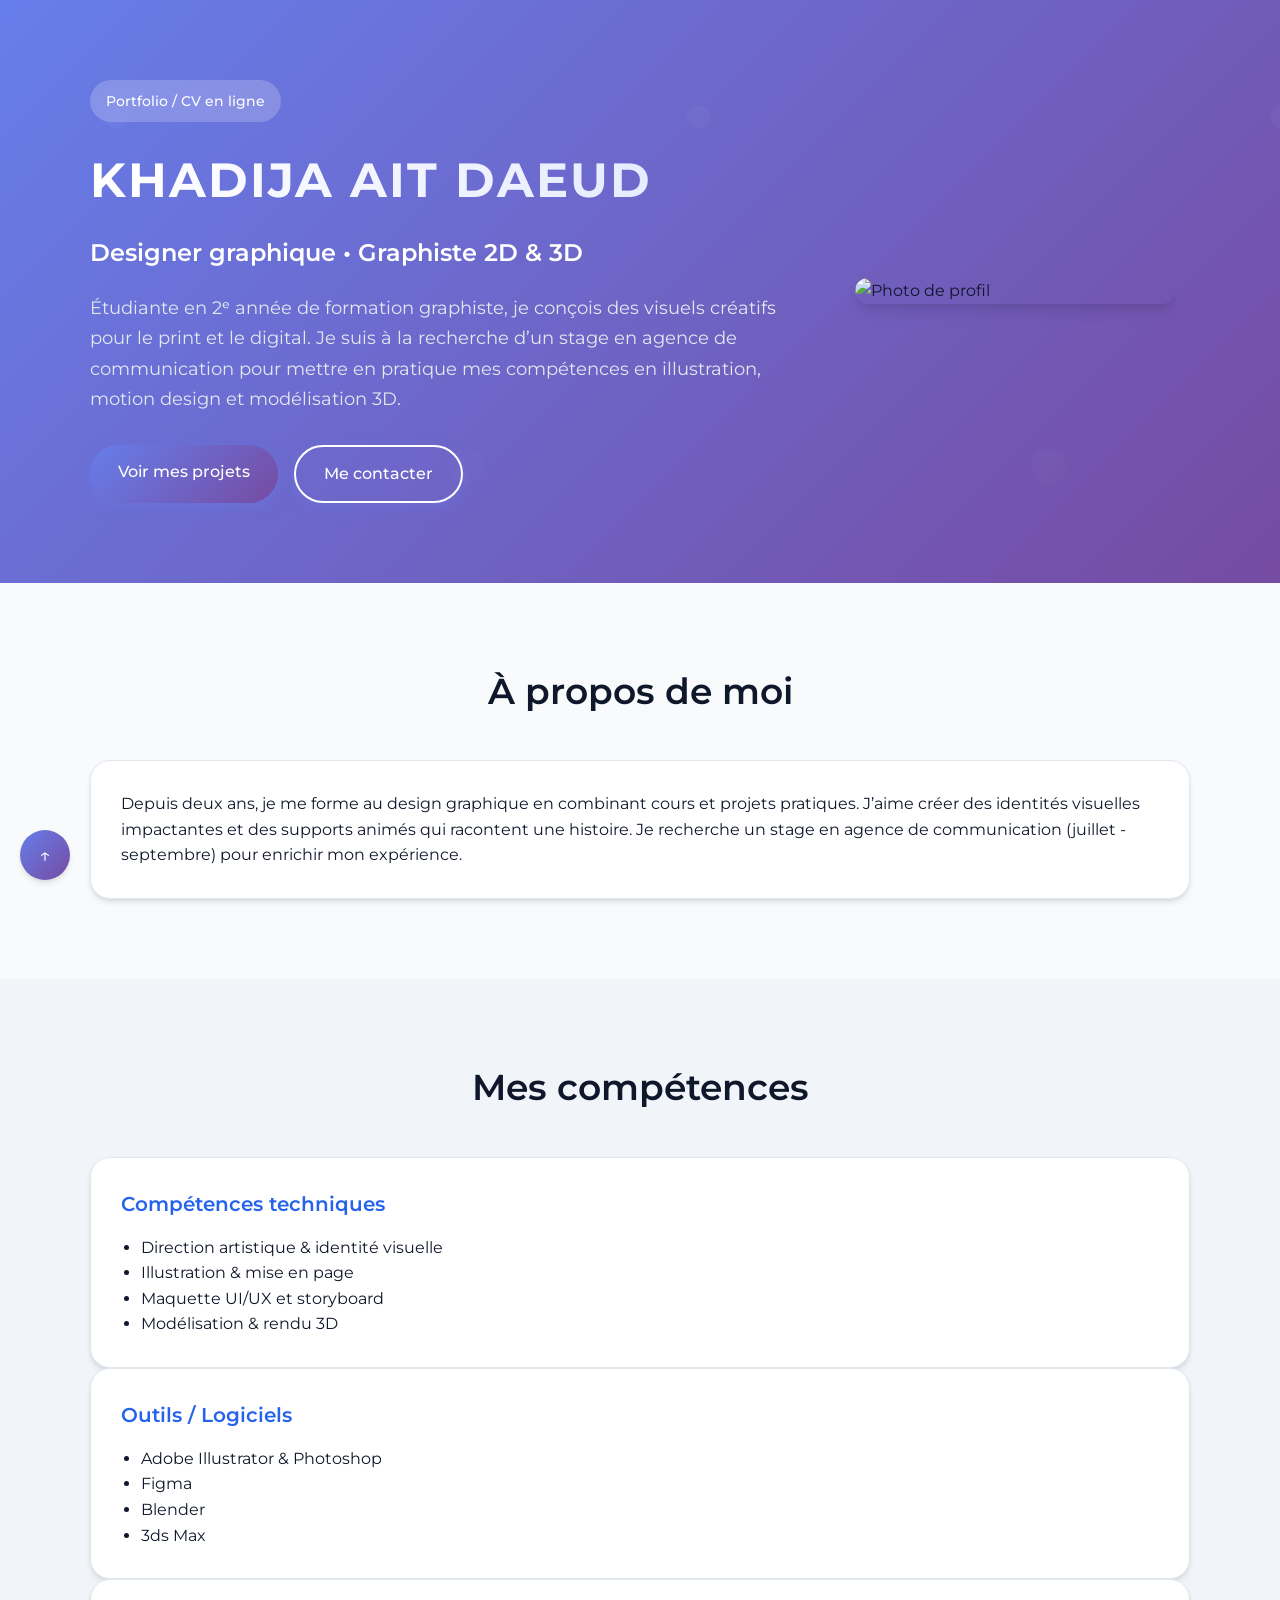
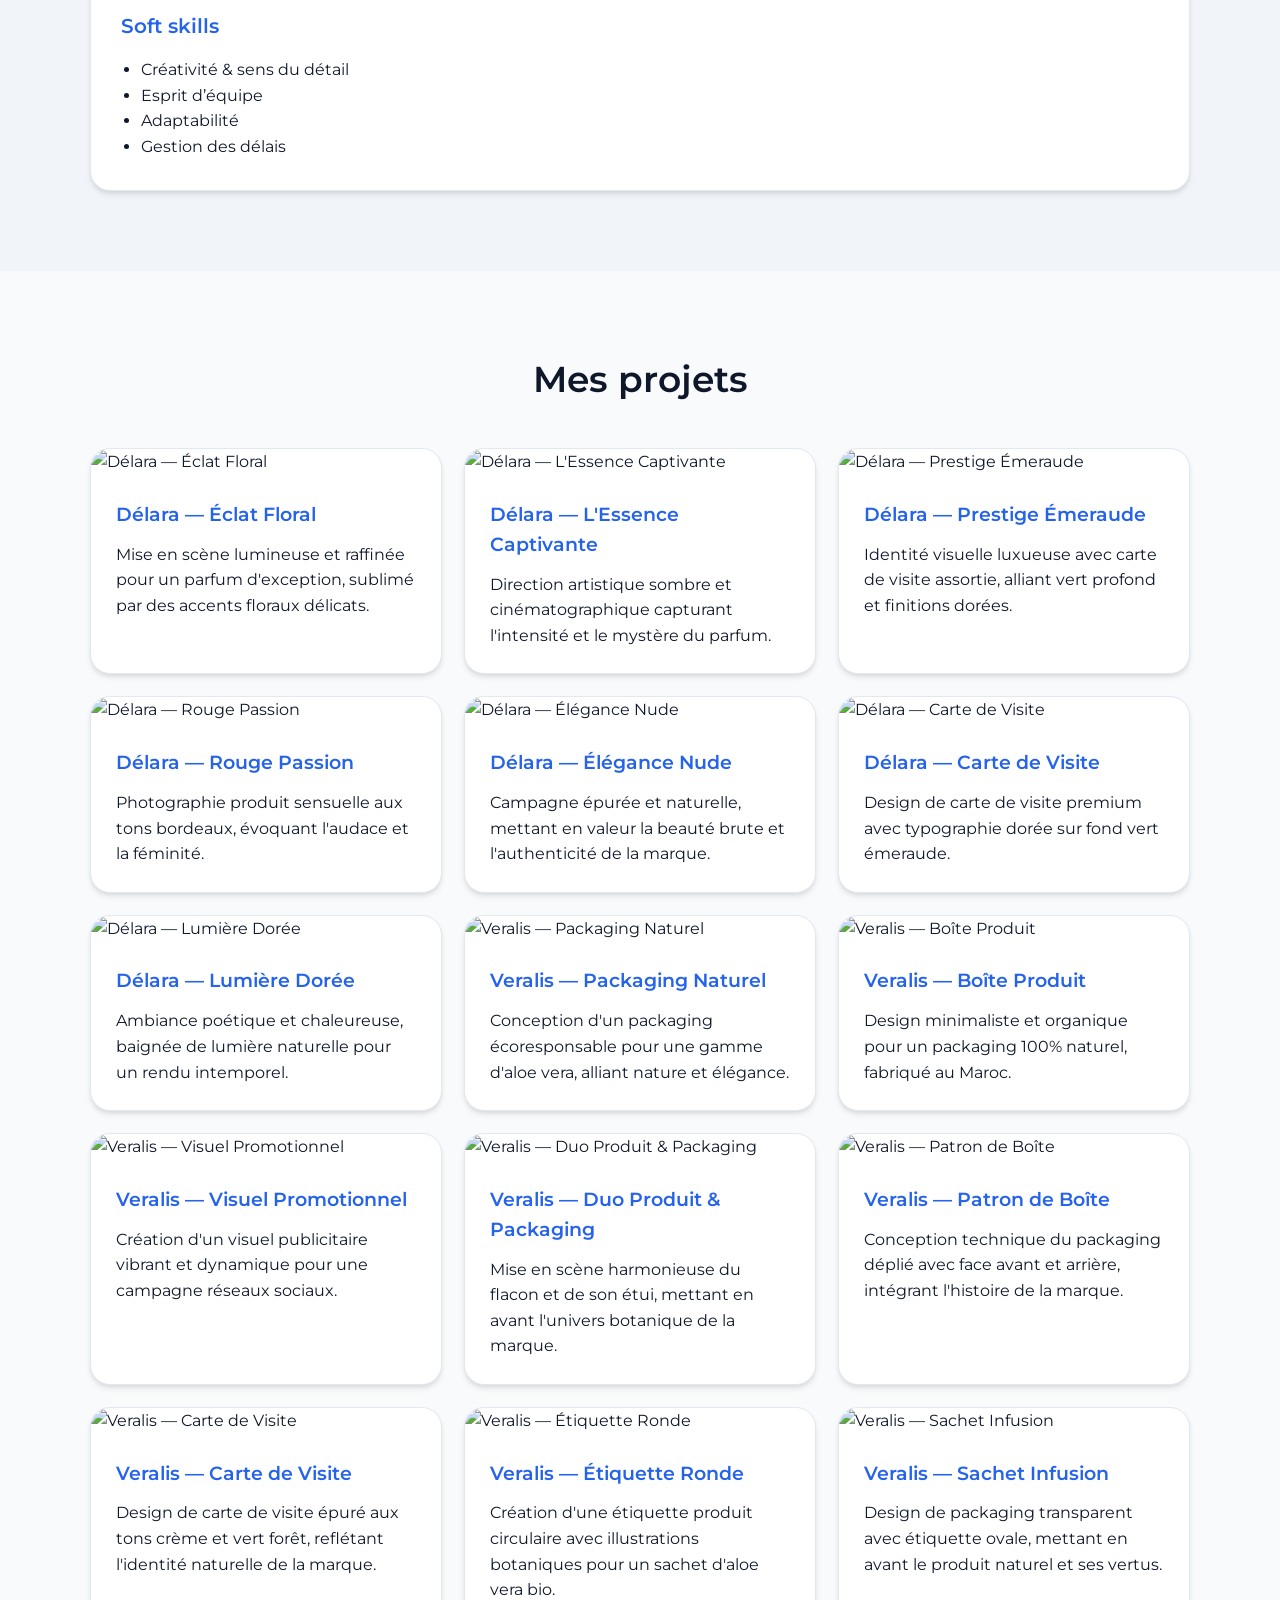
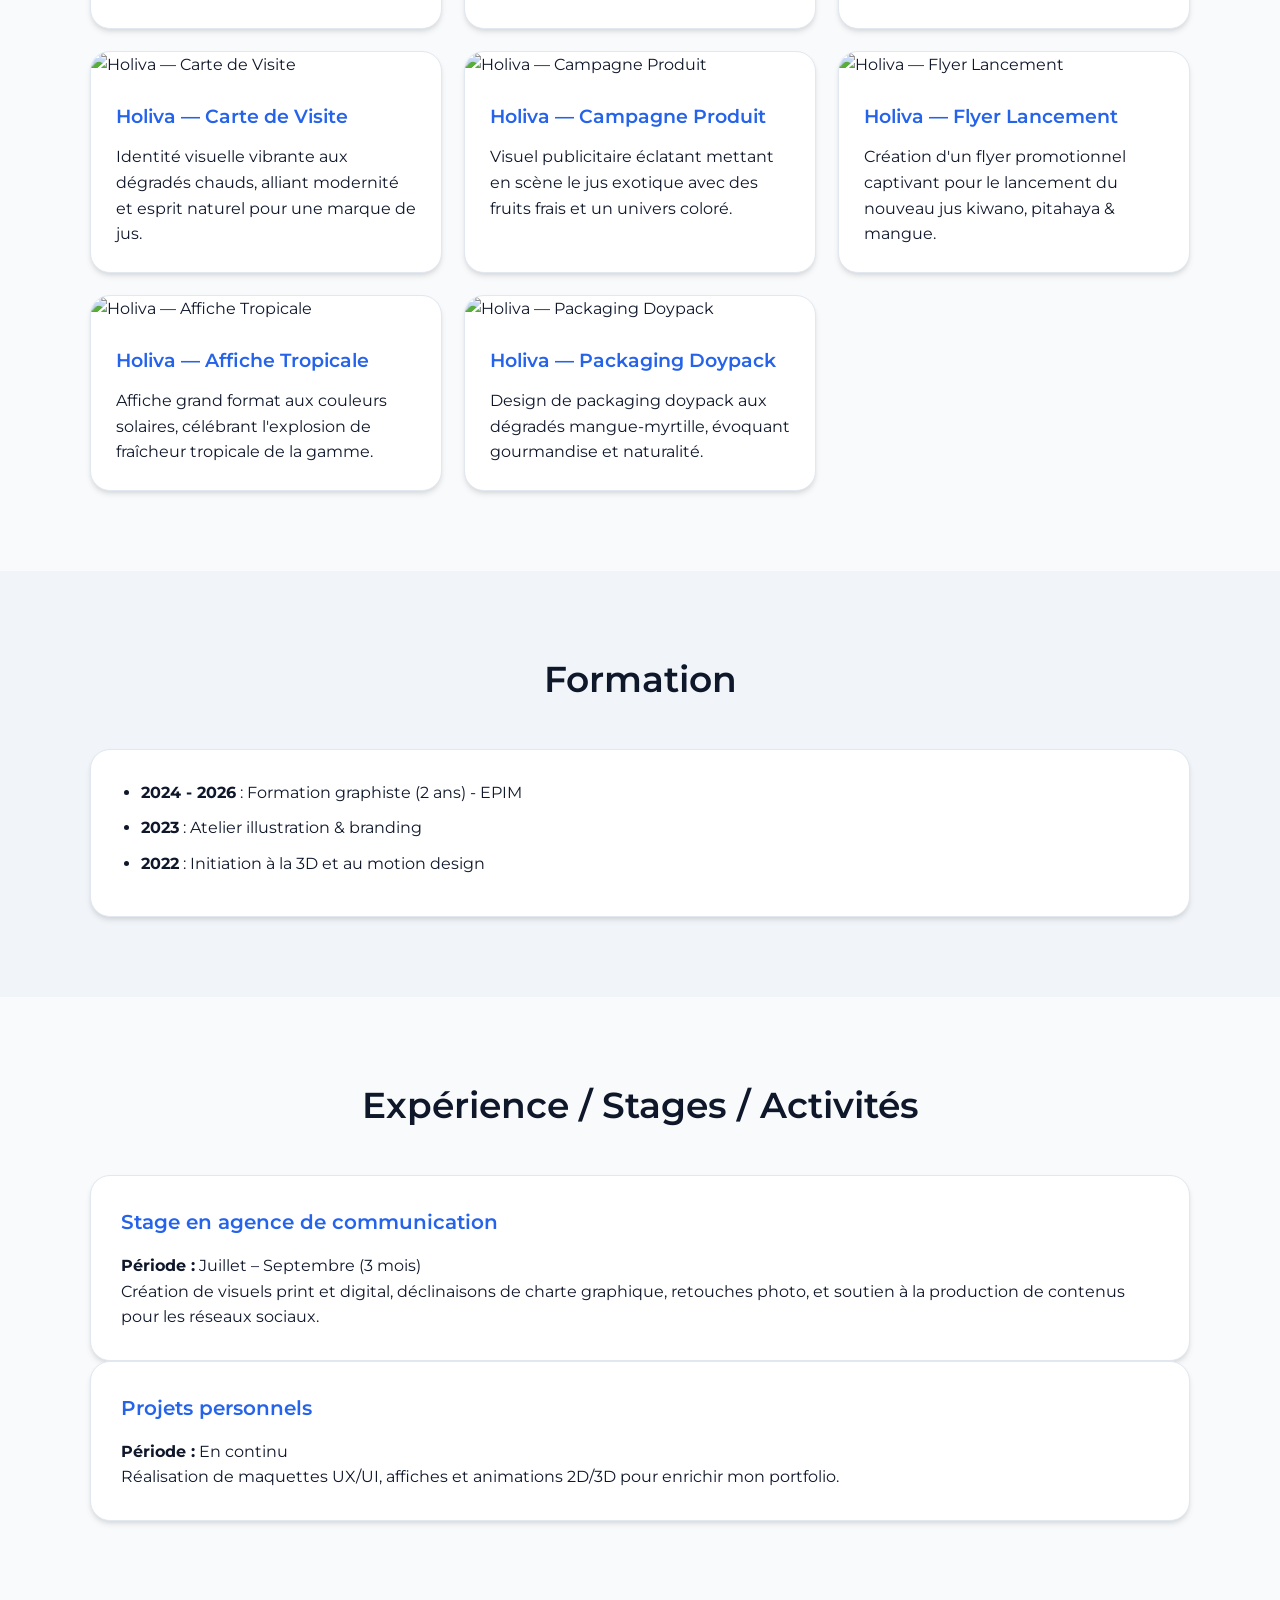
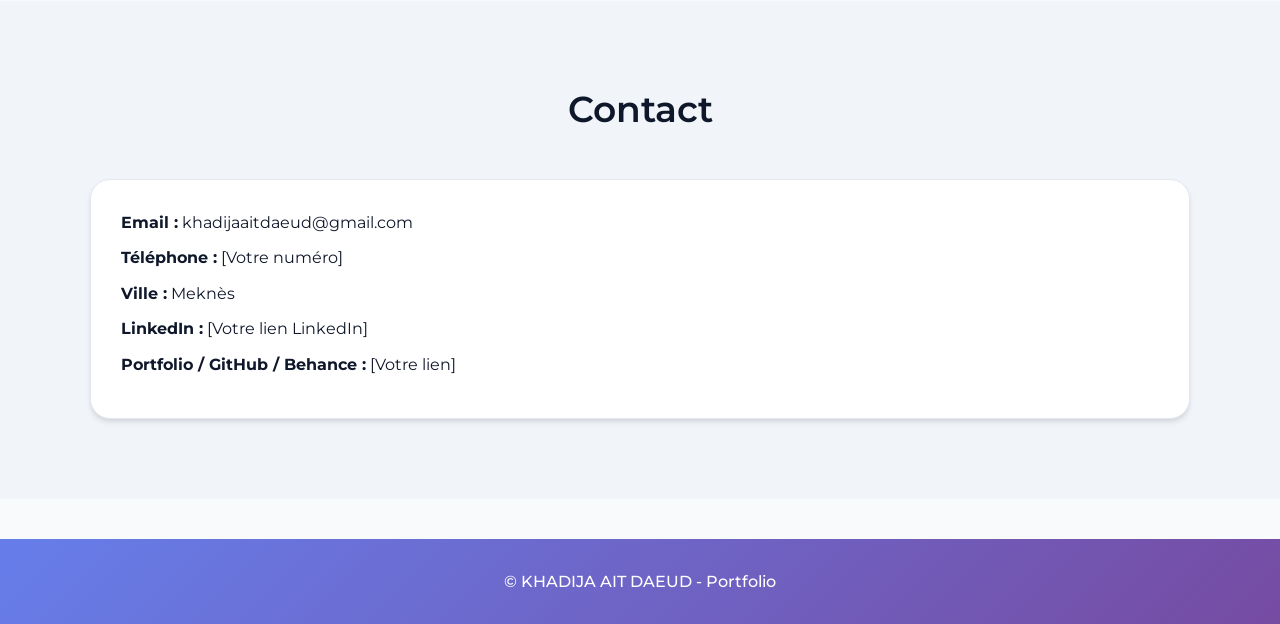
==== commit e4929395: "Add all projects from portfolio site: Délara, Veralis, Holiva with images and descriptions" ====
--- a/index.html
+++ b/index.html
@@ -90,34 +90,204 @@
   <section class="section" id="projets">
     <div class="container">
       <h2 class="section-title">Mes projets</h2>
-      <div class="grid-3">
-
-        <article class="project-card">
-          <img src="https://via.placeholder.com/500x300.png?text=Projet+1" alt="Projet 1">
-          <div class="project-content">
-            <h3>[Titre du projet 1]</h3>
-            <p>
-              [Décrivez ici le projet : contexte, objectif, travail réalisé, résultat obtenu.]
-            </p>
-          </div>
-        </article>
-
-        <article class="project-card">
-          <img src="https://via.placeholder.com/500x300.png?text=Projet+2" alt="Projet 2">
-          <div class="project-content">
-            <h3>[Titre du projet 2]</h3>
-            <p>
-              [Décrivez ici le projet : contexte, objectif, travail réalisé, résultat obtenu.]
-            </p>
-          </div>
-        </article>
-
-        <article class="project-card">
-          <img src="https://via.placeholder.com/500x300.png?text=Projet+3" alt="Projet 3">
-          <div class="project-content">
-            <h3>[Titre du projet 3]</h3>
-            <p>
-              [Décrivez ici le projet : contexte, objectif, travail réalisé, résultat obtenu.]
+      <div class="projects-grid">
+
+        <article class="project-card">
+          <img src="https://id-preview--01353cec-fdb9-4833-ad7c-a446cb8702de.lovable.app/assets/delara-1-98MB-F7h.png" alt="Délara — Éclat Floral">
+          <div class="project-content">
+            <h3>Délara — Éclat Floral</h3>
+            <p>
+              Mise en scène lumineuse et raffinée pour un parfum d'exception, sublimé par des accents floraux délicats.
+            </p>
+          </div>
+        </article>
+
+        <article class="project-card">
+          <img src="https://id-preview--01353cec-fdb9-4833-ad7c-a446cb8702de.lovable.app/assets/delara-2-DbMYjXAb.png" alt="Délara — L'Essence Captivante">
+          <div class="project-content">
+            <h3>Délara — L'Essence Captivante</h3>
+            <p>
+              Direction artistique sombre et cinématographique capturant l'intensité et le mystère du parfum.
+            </p>
+          </div>
+        </article>
+
+        <article class="project-card">
+          <img src="https://id-preview--01353cec-fdb9-4833-ad7c-a446cb8702de.lovable.app/assets/delara-3-BsmvkkAT.png" alt="Délara — Prestige Émeraude">
+          <div class="project-content">
+            <h3>Délara — Prestige Émeraude</h3>
+            <p>
+              Identité visuelle luxueuse avec carte de visite assortie, alliant vert profond et finitions dorées.
+            </p>
+          </div>
+        </article>
+
+        <article class="project-card">
+          <img src="https://id-preview--01353cec-fdb9-4833-ad7c-a446cb8702de.lovable.app/assets/delara-4-ByRkA0lD.png" alt="Délara — Rouge Passion">
+          <div class="project-content">
+            <h3>Délara — Rouge Passion</h3>
+            <p>
+              Photographie produit sensuelle aux tons bordeaux, évoquant l'audace et la féminité.
+            </p>
+          </div>
+        </article>
+
+        <article class="project-card">
+          <img src="https://id-preview--01353cec-fdb9-4833-ad7c-a446cb8702de.lovable.app/assets/delara-5-IOzHozzq.png" alt="Délara — Élégance Nude">
+          <div class="project-content">
+            <h3>Délara — Élégance Nude</h3>
+            <p>
+              Campagne épurée et naturelle, mettant en valeur la beauté brute et l'authenticité de la marque.
+            </p>
+          </div>
+        </article>
+
+        <article class="project-card">
+          <img src="https://id-preview--01353cec-fdb9-4833-ad7c-a446cb8702de.lovable.app/assets/delara-6-g-VWeCV2.png" alt="Délara — Carte de Visite">
+          <div class="project-content">
+            <h3>Délara — Carte de Visite</h3>
+            <p>
+              Design de carte de visite premium avec typographie dorée sur fond vert émeraude.
+            </p>
+          </div>
+        </article>
+
+        <article class="project-card">
+          <img src="https://id-preview--01353cec-fdb9-4833-ad7c-a446cb8702de.lovable.app/assets/delara-7-CAniOX88.png" alt="Délara — Lumière Dorée">
+          <div class="project-content">
+            <h3>Délara — Lumière Dorée</h3>
+            <p>
+              Ambiance poétique et chaleureuse, baignée de lumière naturelle pour un rendu intemporel.
+            </p>
+          </div>
+        </article>
+
+        <article class="project-card">
+          <img src="https://id-preview--01353cec-fdb9-4833-ad7c-a446cb8702de.lovable.app/assets/veralis-1-OmPd61ra.png" alt="Veralis — Packaging Naturel">
+          <div class="project-content">
+            <h3>Veralis — Packaging Naturel</h3>
+            <p>
+              Conception d'un packaging écoresponsable pour une gamme d'aloe vera, alliant nature et élégance.
+            </p>
+          </div>
+        </article>
+
+        <article class="project-card">
+          <img src="https://id-preview--01353cec-fdb9-4833-ad7c-a446cb8702de.lovable.app/assets/veralis-2-BD2QByDC.png" alt="Veralis — Boîte Produit">
+          <div class="project-content">
+            <h3>Veralis — Boîte Produit</h3>
+            <p>
+              Design minimaliste et organique pour un packaging 100% naturel, fabriqué au Maroc.
+            </p>
+          </div>
+        </article>
+
+        <article class="project-card">
+          <img src="https://id-preview--01353cec-fdb9-4833-ad7c-a446cb8702de.lovable.app/assets/veralis-3-DyVs2XL0.png" alt="Veralis — Visuel Promotionnel">
+          <div class="project-content">
+            <h3>Veralis — Visuel Promotionnel</h3>
+            <p>
+              Création d'un visuel publicitaire vibrant et dynamique pour une campagne réseaux sociaux.
+            </p>
+          </div>
+        </article>
+
+        <article class="project-card">
+          <img src="https://id-preview--01353cec-fdb9-4833-ad7c-a446cb8702de.lovable.app/assets/veralis-4-CNv5uIep.png" alt="Veralis — Duo Produit & Packaging">
+          <div class="project-content">
+            <h3>Veralis — Duo Produit & Packaging</h3>
+            <p>
+              Mise en scène harmonieuse du flacon et de son étui, mettant en avant l'univers botanique de la marque.
+            </p>
+          </div>
+        </article>
+
+        <article class="project-card">
+          <img src="https://id-preview--01353cec-fdb9-4833-ad7c-a446cb8702de.lovable.app/assets/veralis-5-CfslWxRQ.png" alt="Veralis — Patron de Boîte">
+          <div class="project-content">
+            <h3>Veralis — Patron de Boîte</h3>
+            <p>
+              Conception technique du packaging déplié avec face avant et arrière, intégrant l'histoire de la marque.
+            </p>
+          </div>
+        </article>
+
+        <article class="project-card">
+          <img src="https://id-preview--01353cec-fdb9-4833-ad7c-a446cb8702de.lovable.app/assets/veralis-6-B8_qIFvP.png" alt="Veralis — Carte de Visite">
+          <div class="project-content">
+            <h3>Veralis — Carte de Visite</h3>
+            <p>
+              Design de carte de visite épuré aux tons crème et vert forêt, reflétant l'identité naturelle de la marque.
+            </p>
+          </div>
+        </article>
+
+        <article class="project-card">
+          <img src="https://id-preview--01353cec-fdb9-4833-ad7c-a446cb8702de.lovable.app/assets/veralis-7-5JO8hQ8t.png" alt="Veralis — Étiquette Ronde">
+          <div class="project-content">
+            <h3>Veralis — Étiquette Ronde</h3>
+            <p>
+              Création d'une étiquette produit circulaire avec illustrations botaniques pour un sachet d'aloe vera bio.
+            </p>
+          </div>
+        </article>
+
+        <article class="project-card">
+          <img src="https://id-preview--01353cec-fdb9-4833-ad7c-a446cb8702de.lovable.app/assets/veralis-8-BioLN53g.png" alt="Veralis — Sachet Infusion">
+          <div class="project-content">
+            <h3>Veralis — Sachet Infusion</h3>
+            <p>
+              Design de packaging transparent avec étiquette ovale, mettant en avant le produit naturel et ses vertus.
+            </p>
+          </div>
+        </article>
+
+        <article class="project-card">
+          <img src="https://id-preview--01353cec-fdb9-4833-ad7c-a446cb8702de.lovable.app/assets/holiva-1-Clkp7YKX.png" alt="Holiva — Carte de Visite">
+          <div class="project-content">
+            <h3>Holiva — Carte de Visite</h3>
+            <p>
+              Identité visuelle vibrante aux dégradés chauds, alliant modernité et esprit naturel pour une marque de jus.
+            </p>
+          </div>
+        </article>
+
+        <article class="project-card">
+          <img src="https://id-preview--01353cec-fdb9-4833-ad7c-a446cb8702de.lovable.app/assets/holiva-2-CJFEoWJC.png" alt="Holiva — Campagne Produit">
+          <div class="project-content">
+            <h3>Holiva — Campagne Produit</h3>
+            <p>
+              Visuel publicitaire éclatant mettant en scène le jus exotique avec des fruits frais et un univers coloré.
+            </p>
+          </div>
+        </article>
+
+        <article class="project-card">
+          <img src="https://id-preview--01353cec-fdb9-4833-ad7c-a446cb8702de.lovable.app/assets/holiva-3-BkCOReum.png" alt="Holiva — Flyer Lancement">
+          <div class="project-content">
+            <h3>Holiva — Flyer Lancement</h3>
+            <p>
+              Création d'un flyer promotionnel captivant pour le lancement du nouveau jus kiwano, pitahaya & mangue.
+            </p>
+          </div>
+        </article>
+
+        <article class="project-card">
+          <img src="https://id-preview--01353cec-fdb9-4833-ad7c-a446cb8702de.lovable.app/assets/holiva-4-BYZMrctM.png" alt="Holiva — Affiche Tropicale">
+          <div class="project-content">
+            <h3>Holiva — Affiche Tropicale</h3>
+            <p>
+              Affiche grand format aux couleurs solaires, célébrant l'explosion de fraîcheur tropicale de la gamme.
+            </p>
+          </div>
+        </article>
+
+        <article class="project-card">
+          <img src="https://id-preview--01353cec-fdb9-4833-ad7c-a446cb8702de.lovable.app/assets/holiva-5-rLZD2uCJ.png" alt="Holiva — Packaging Doypack">
+          <div class="project-content">
+            <h3>Holiva — Packaging Doypack</h3>
+            <p>
+              Design de packaging doypack aux dégradés mangue-myrtille, évoquant gourmandise et naturalité.
             </p>
           </div>
         </article>
@@ -178,7 +348,7 @@
 
   <footer class="footer">
     <div class="container">
-      <p>© KHADIJA AIT DAEUD - Portfolio étudiant</p>
+      <p>© KHADIJA AIT DAEUD - Portfolio </p>
     </div>
   </footer>
 <a href="#top" class="back-to-top" title="Retour en haut">↑</a>
--- a/style.css
+++ b/style.css
@@ -177,18 +177,10 @@
   box-shadow: var(--shadow-hover);
 }
 
-.grid-2,
-.grid-3 {
+.projects-grid {
   display: grid;
+  grid-template-columns: repeat(auto-fit, minmax(300px, 1fr));
   gap: 22px;
-}
-
-.grid-2 {
-  grid-template-columns: repeat(2, 1fr);
-}
-
-.grid-3 {
-  grid-template-columns: repeat(3, 1fr);
 }
 
 .card h3 {
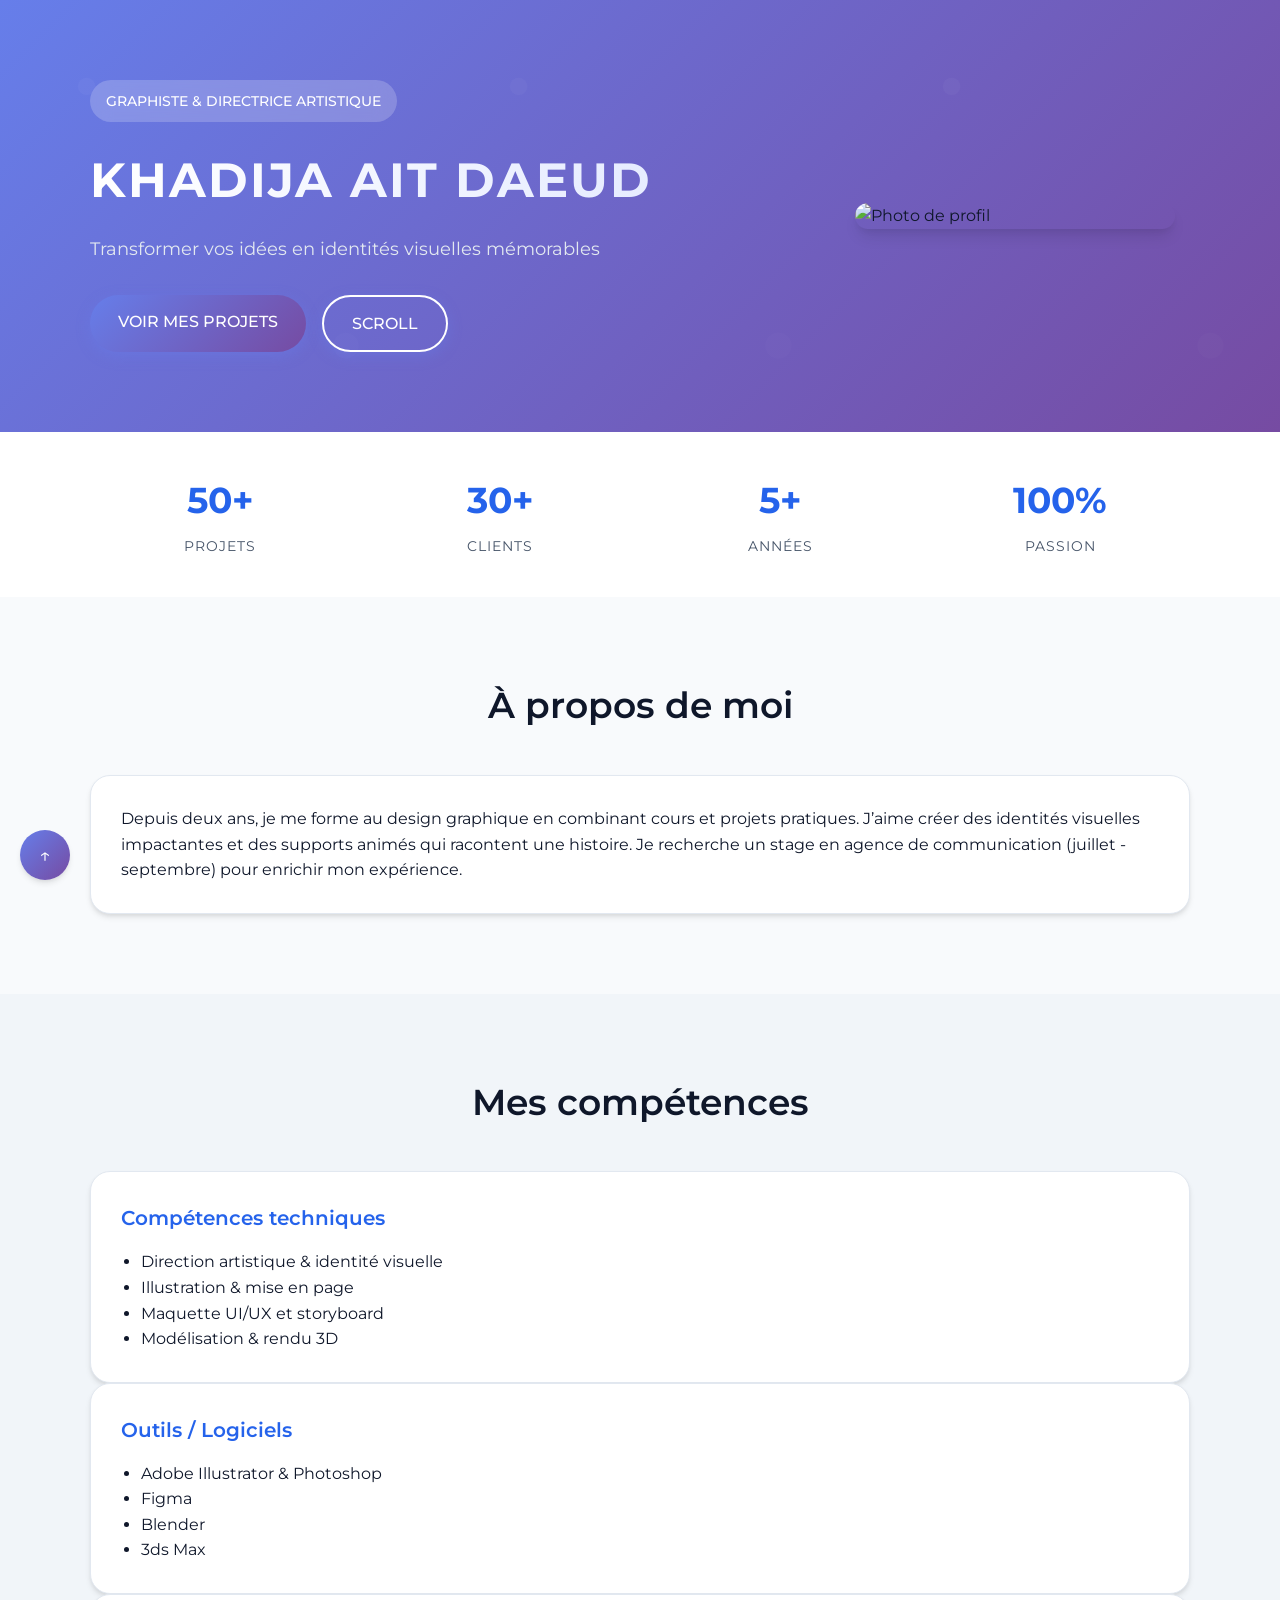
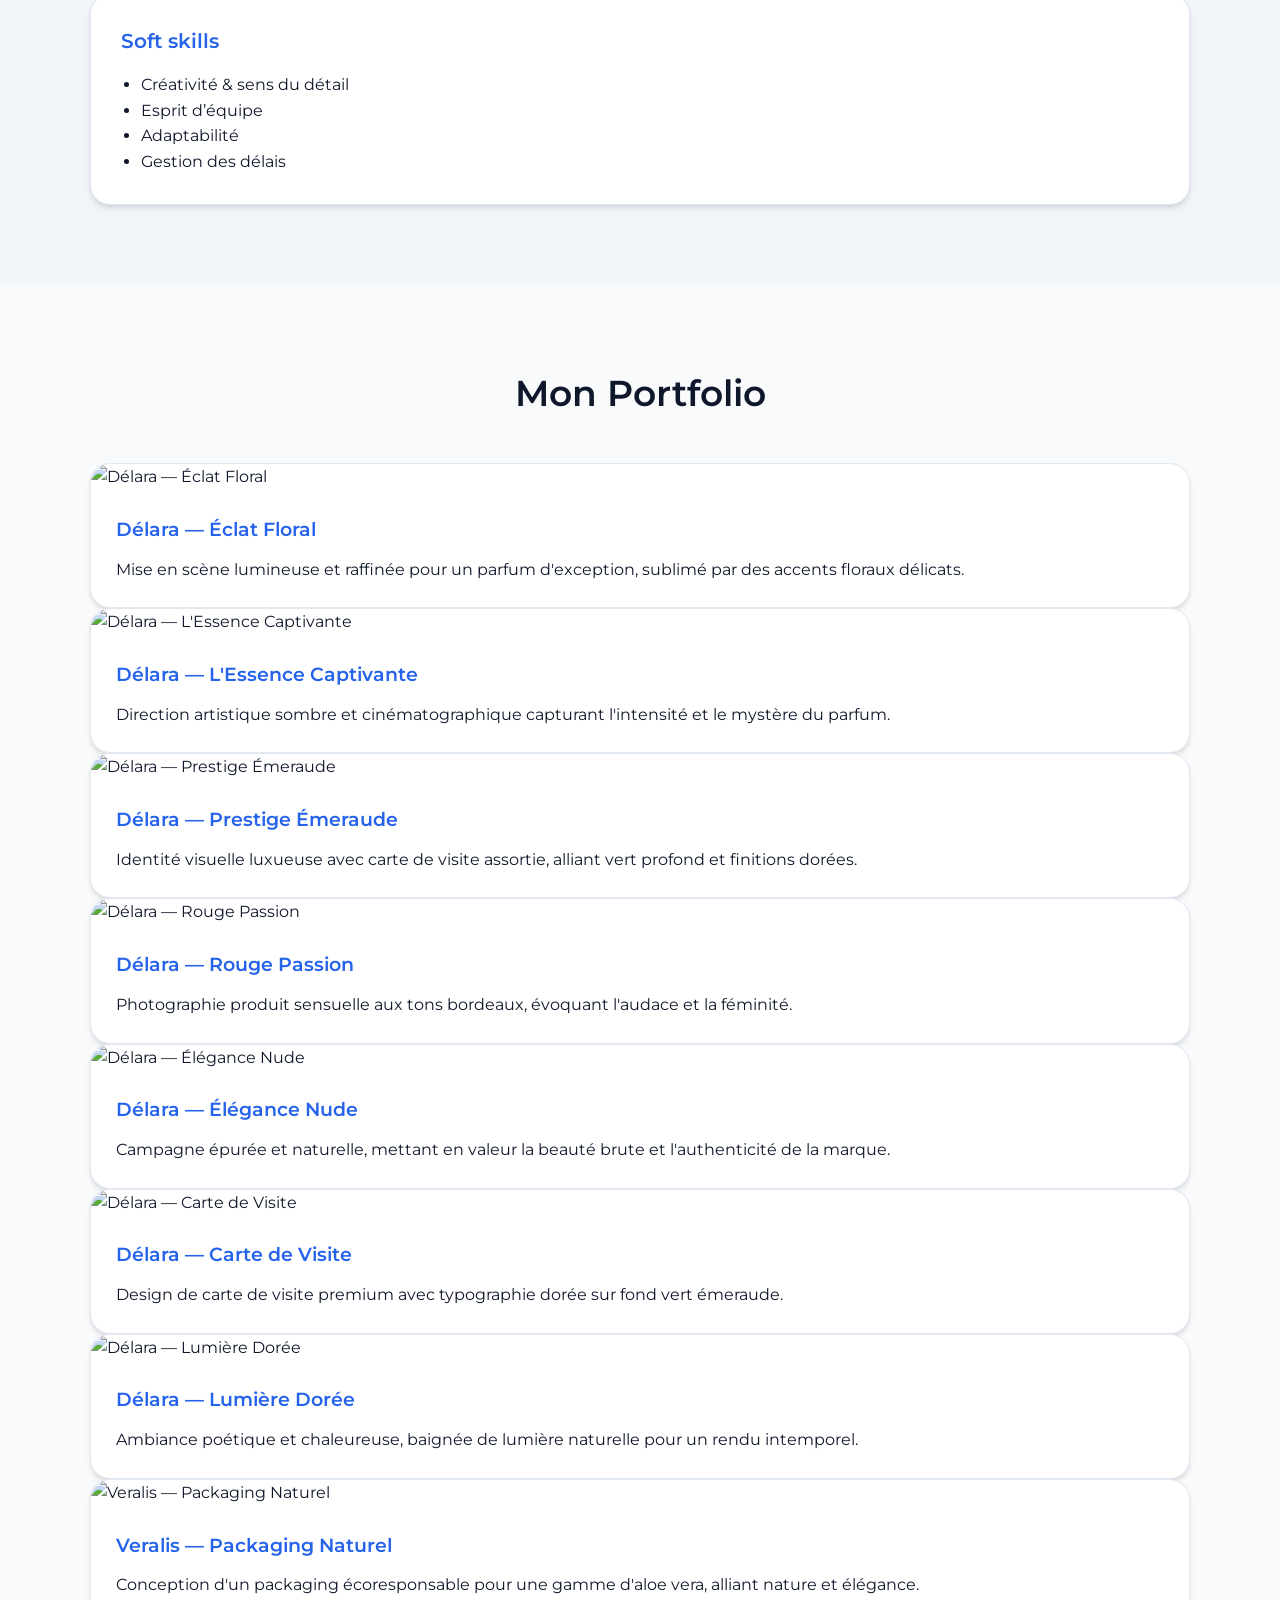
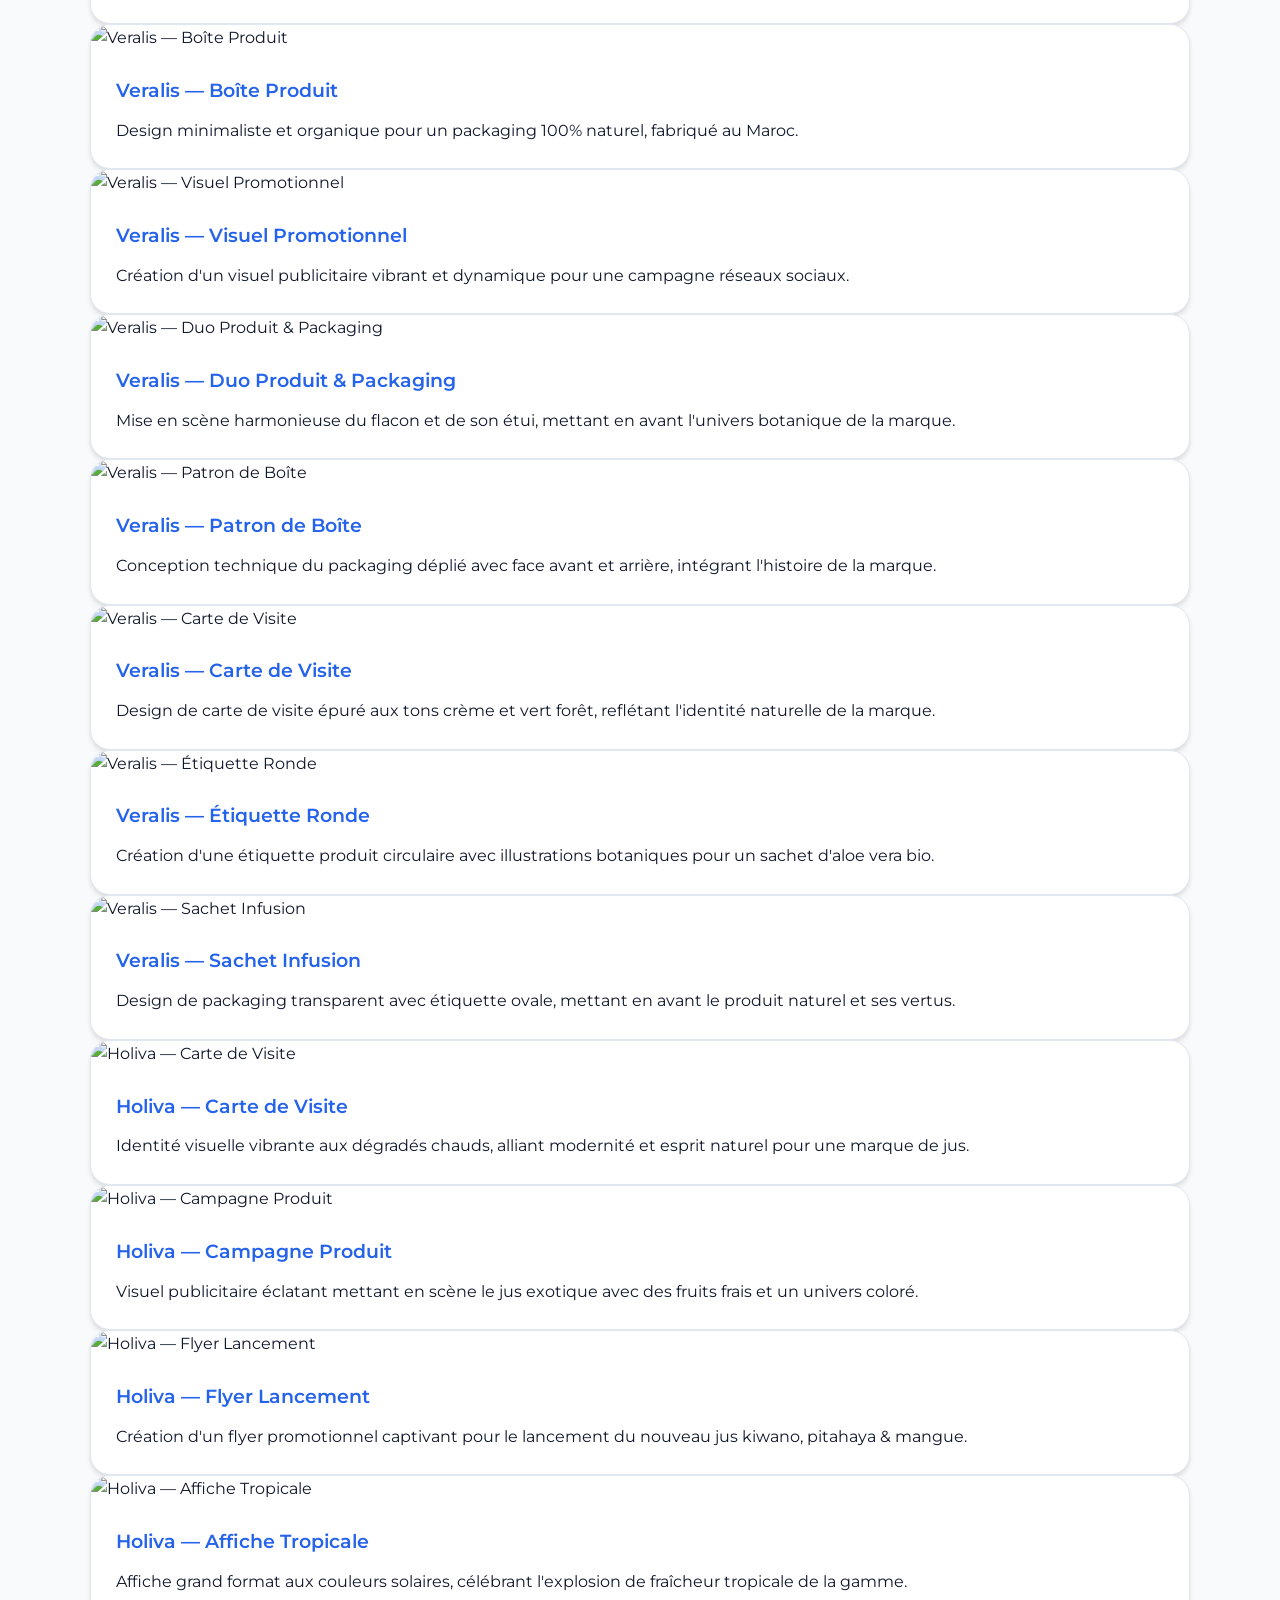
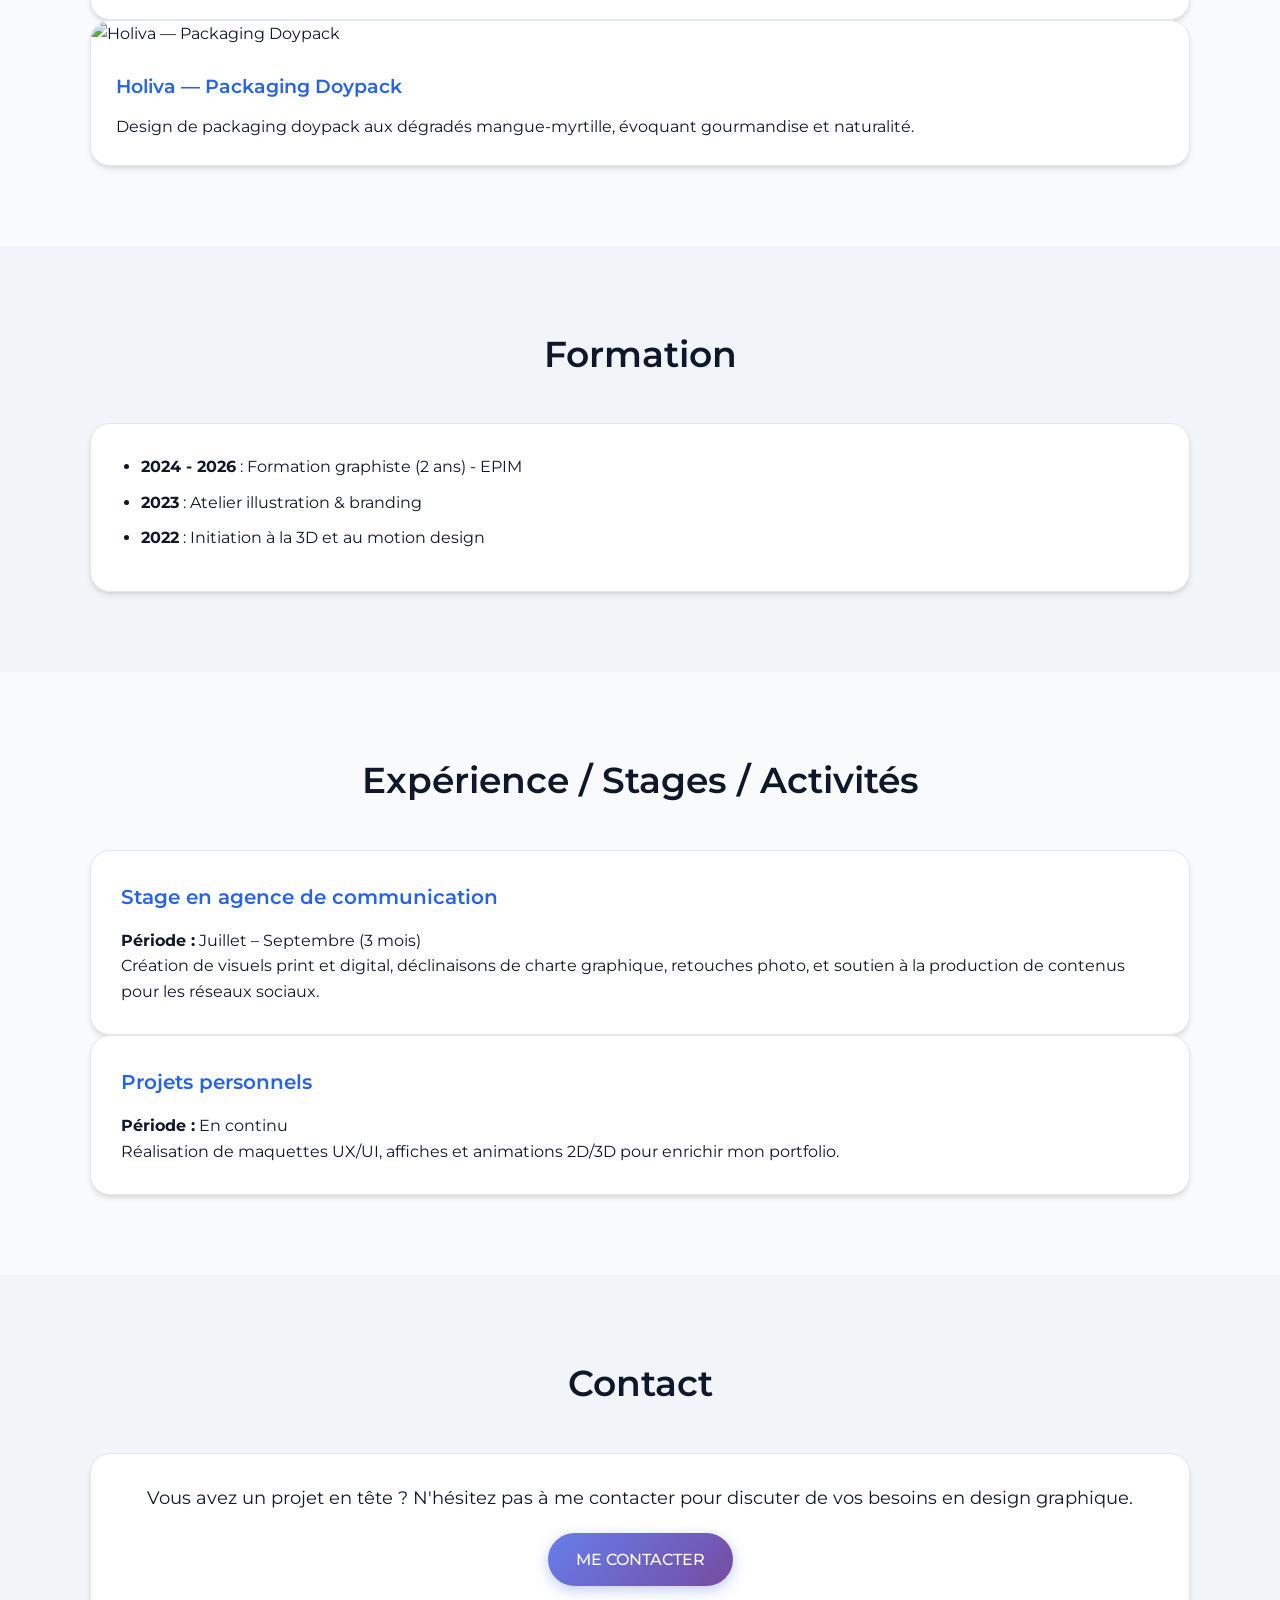
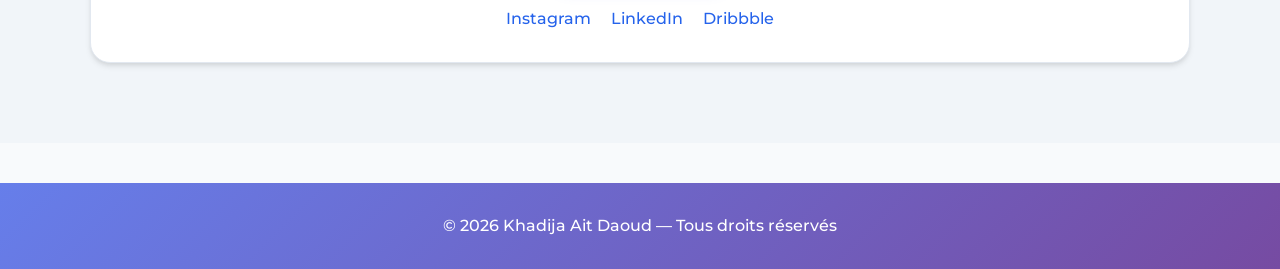
==== commit 01b444bf: "Add downloaded project images and complete portfolio redesign" ====
--- a/index.html
+++ b/index.html
@@ -15,18 +15,14 @@
     <div class="container">
       <div class="hero-content">
         <div class="hero-text">
-          <p class="tag">Portfolio / CV en ligne</p>
+          <p class="tag">GRAPHISTE & DIRECTRICE ARTISTIQUE</p>
           <h1>KHADIJA AIT DAEUD</h1>
-          <h2>Designer graphique • Graphiste 2D & 3D</h2>
           <p class="intro">
-            Étudiante en 2ᵉ année de formation graphiste, je conçois des visuels créatifs pour le print et le digital.
-            Je suis à la recherche d’un stage en agence de communication pour mettre en pratique mes compétences en illustration,
-            motion design et modélisation 3D.
+            Transformer vos idées en identités visuelles mémorables
           </p>
-
           <div class="hero-buttons">
-            <a href="#projets" class="btn">Voir mes projets</a>
-            <a href="#contact" class="btn btn-outline">Me contacter</a>
+            <a href="#portfolio" class="btn">VOIR MES PROJETS</a>
+            <a href="#contact" class="btn btn-outline">SCROLL</a>
           </div>
         </div>
 
@@ -37,7 +33,30 @@
     </div>
   </header>
 
-  <section class="section">
+  <section class="stats">
+    <div class="container">
+      <div class="stats-grid">
+        <div class="stat">
+          <h3>50+</h3>
+          <p>PROJETS</p>
+        </div>
+        <div class="stat">
+          <h3>30+</h3>
+          <p>CLIENTS</p>
+        </div>
+        <div class="stat">
+          <h3>5+</h3>
+          <p>ANNÉES</p>
+        </div>
+        <div class="stat">
+          <h3>100%</h3>
+          <p>PASSION</p>
+        </div>
+      </div>
+    </div>
+  </section>
+
+  <section class="section" id="about">
     <div class="container">
       <h2 class="section-title">À propos de moi</h2>
       <div class="card">
@@ -87,13 +106,13 @@
     </div>
   </section>
 
-  <section class="section" id="projets">
-    <div class="container">
-      <h2 class="section-title">Mes projets</h2>
+  <section class="section" id="portfolio">
+    <div class="container">
+      <h2 class="section-title">Mon Portfolio</h2>
       <div class="projects-grid">
 
         <article class="project-card">
-          <img src="https://id-preview--01353cec-fdb9-4833-ad7c-a446cb8702de.lovable.app/assets/delara-1-98MB-F7h.png" alt="Délara — Éclat Floral">
+          <img src="images/delara-1-98MB-F7h.png" alt="Délara — Éclat Floral">
           <div class="project-content">
             <h3>Délara — Éclat Floral</h3>
             <p>
@@ -337,18 +356,20 @@
     <div class="container">
       <h2 class="section-title">Contact</h2>
       <div class="card contact-card">
-        <p><strong>Email :</strong> khadijaaitdaeud@gmail.com</p>
-        <p><strong>Téléphone :</strong> [Votre numéro]</p>
-        <p><strong>Ville :</strong> Meknès</p>
-        <p><strong>LinkedIn :</strong> [Votre lien LinkedIn]</p>
-        <p><strong>Portfolio / GitHub / Behance :</strong> [Votre lien]</p>
+        <p>Vous avez un projet en tête ? N'hésitez pas à me contacter pour discuter de vos besoins en design graphique.</p>
+        <a href="mailto:khadijaaitdaeud@gmail.com" class="btn">ME CONTACTER</a>
+        <div class="social-links">
+          <a href="#">Instagram</a>
+          <a href="#">LinkedIn</a>
+          <a href="#">Dribbble</a>
+        </div>
       </div>
     </div>
   </section>
 
   <footer class="footer">
     <div class="container">
-      <p>© KHADIJA AIT DAEUD - Portfolio </p>
+      <p>© 2026 Khadija Ait Daoud — Tous droits réservés</p>
     </div>
   </footer>
 <a href="#top" class="back-to-top" title="Retour en haut">↑</a>
--- a/style.css
+++ b/style.css
@@ -143,8 +143,30 @@
   transition: transform 0.3s ease;
 }
 
-.hero-image img:hover {
-  transform: scale(1.05);
+.stats {
+  padding: 40px 0;
+  background: var(--white);
+}
+
+.stats-grid {
+  display: grid;
+  grid-template-columns: repeat(auto-fit, minmax(150px, 1fr));
+  gap: 20px;
+  text-align: center;
+}
+
+.stat h3 {
+  font-size: 36px;
+  font-weight: 700;
+  color: var(--primary);
+  margin-bottom: 5px;
+}
+
+.stat p {
+  font-size: 14px;
+  color: var(--text);
+  text-transform: uppercase;
+  letter-spacing: 1px;
 }
 
 .section {
@@ -177,10 +199,41 @@
   box-shadow: var(--shadow-hover);
 }
 
-.projects-grid {
+.services-grid {
   display: grid;
-  grid-template-columns: repeat(auto-fit, minmax(300px, 1fr));
-  gap: 22px;
+  grid-template-columns: repeat(auto-fit, minmax(250px, 1fr));
+  gap: 30px;
+}
+
+.service-card {
+  background: var(--white);
+  padding: 30px;
+  border-radius: 20px;
+  box-shadow: var(--shadow);
+  text-align: center;
+  transition: all 0.3s ease;
+}
+
+.service-card:hover {
+  transform: translateY(-5px);
+  box-shadow: var(--shadow-hover);
+}
+
+.service-card img {
+  width: 80px;
+  height: 80px;
+  margin-bottom: 20px;
+}
+
+.service-card h3 {
+  font-size: 20px;
+  margin-bottom: 10px;
+  color: var(--primary);
+}
+
+.service-card p {
+  color: var(--text);
+  line-height: 1.6;
 }
 
 .card h3 {
@@ -232,8 +285,31 @@
   font-weight: 600;
 }
 
+.contact-card {
+  text-align: center;
+}
+
 .contact-card p {
-  margin-bottom: 10px;
+  margin-bottom: 20px;
+  font-size: 18px;
+}
+
+.social-links {
+  display: flex;
+  justify-content: center;
+  gap: 20px;
+  margin-top: 20px;
+}
+
+.social-links a {
+  color: var(--primary);
+  text-decoration: none;
+  font-weight: 500;
+  transition: color 0.3s;
+}
+
+.social-links a:hover {
+  color: var(--accent);
 }
 
 .footer {
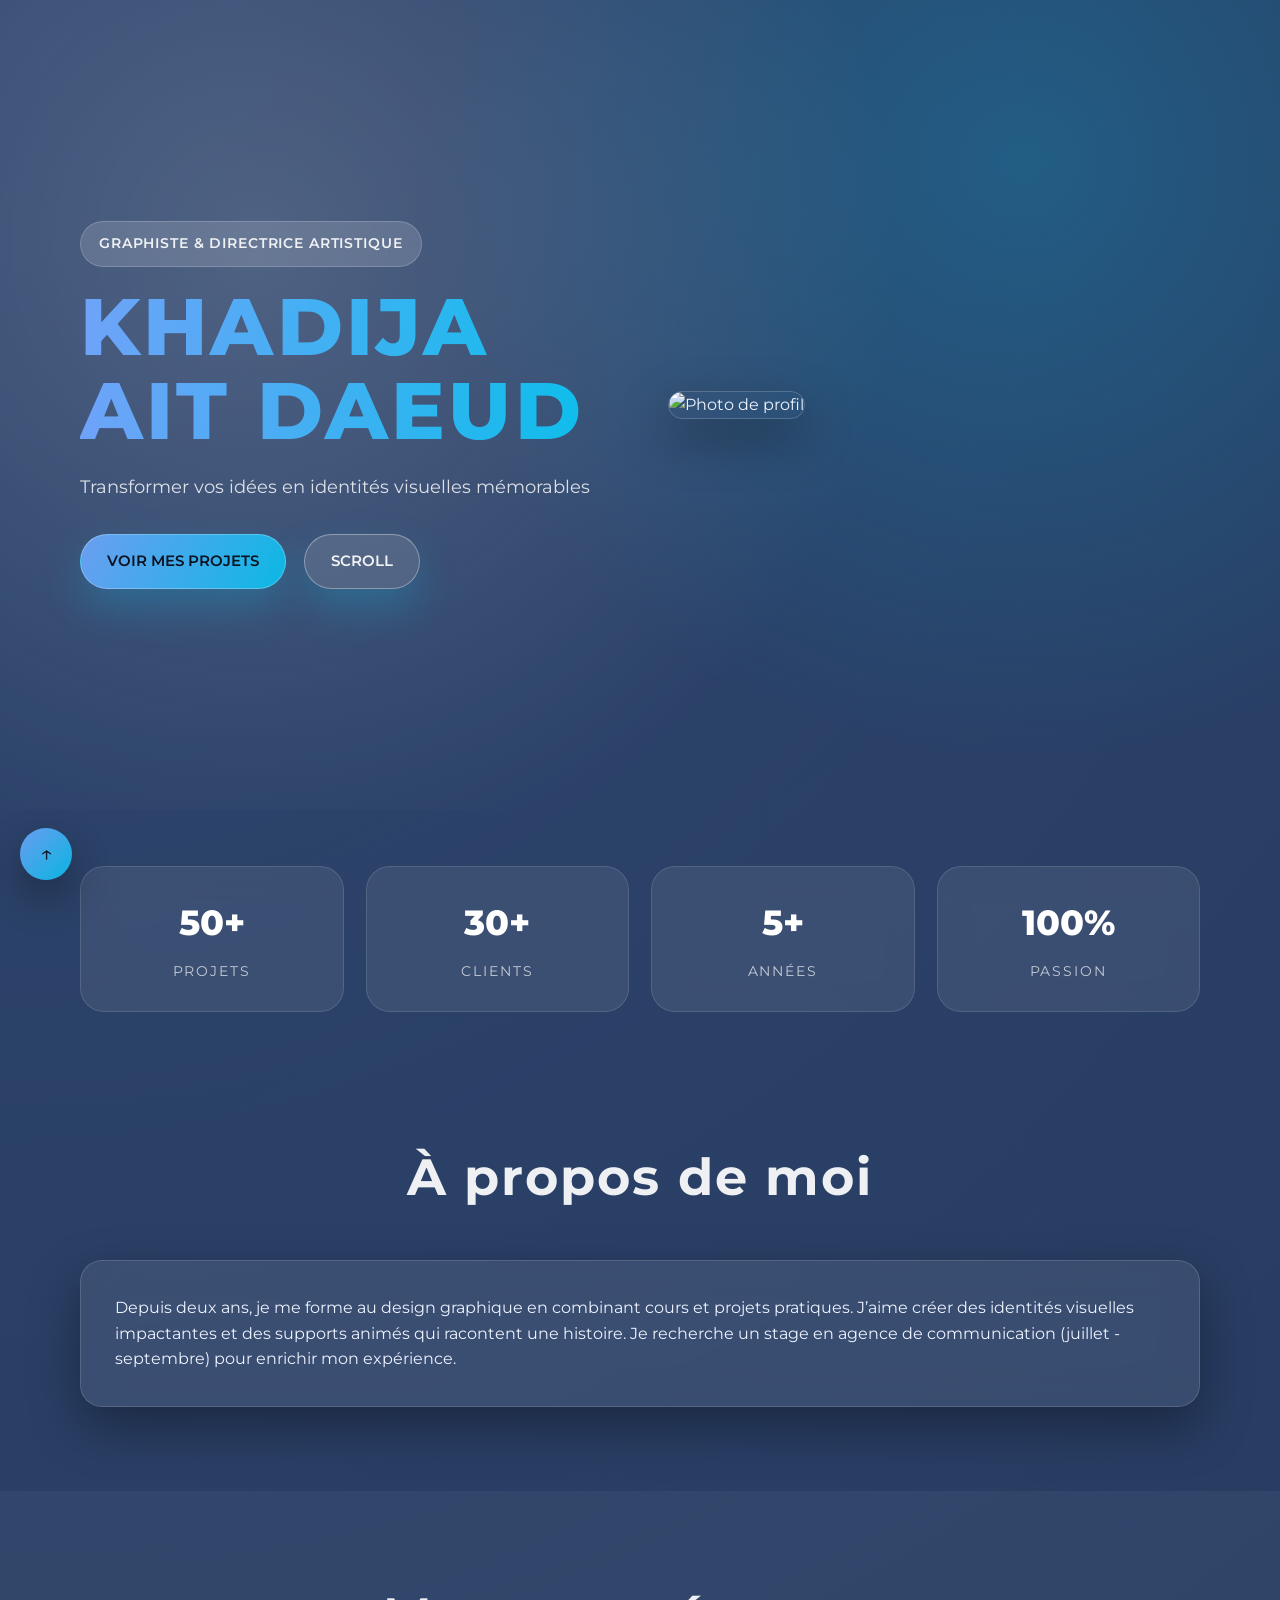
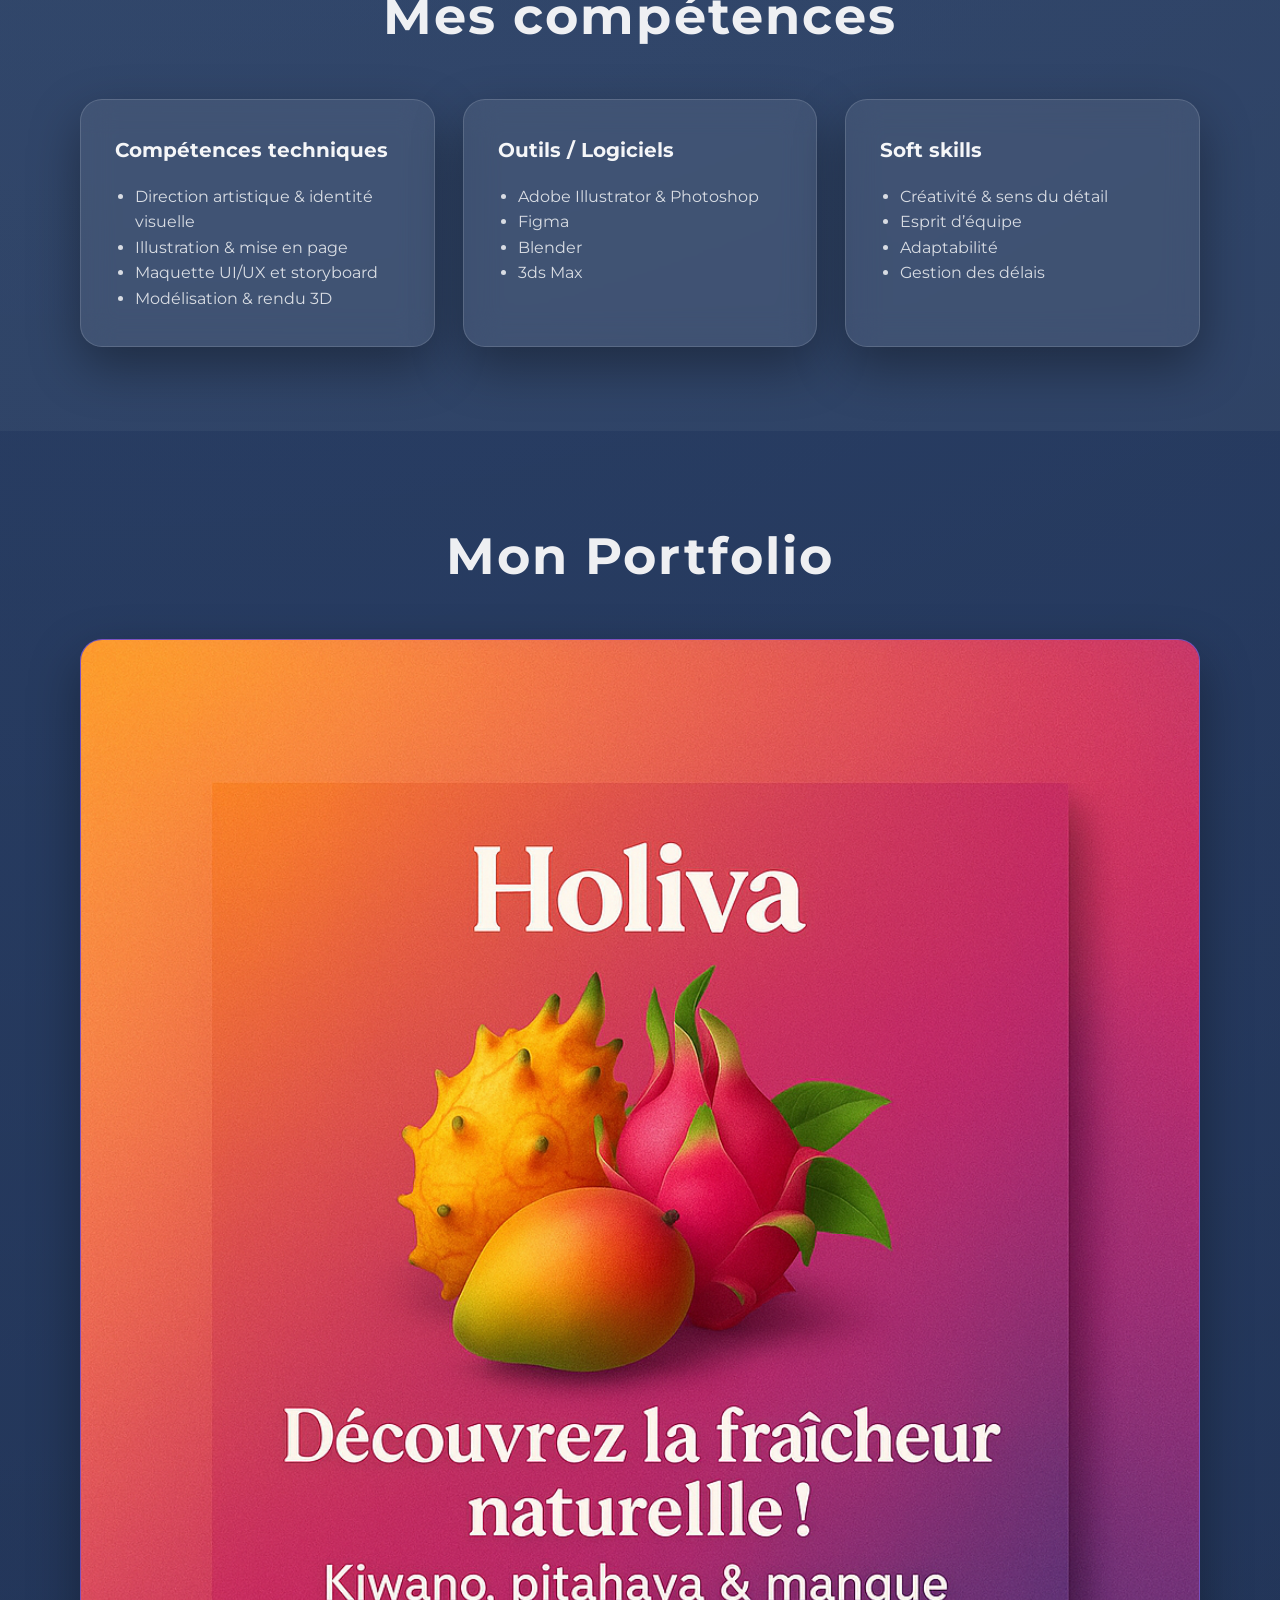
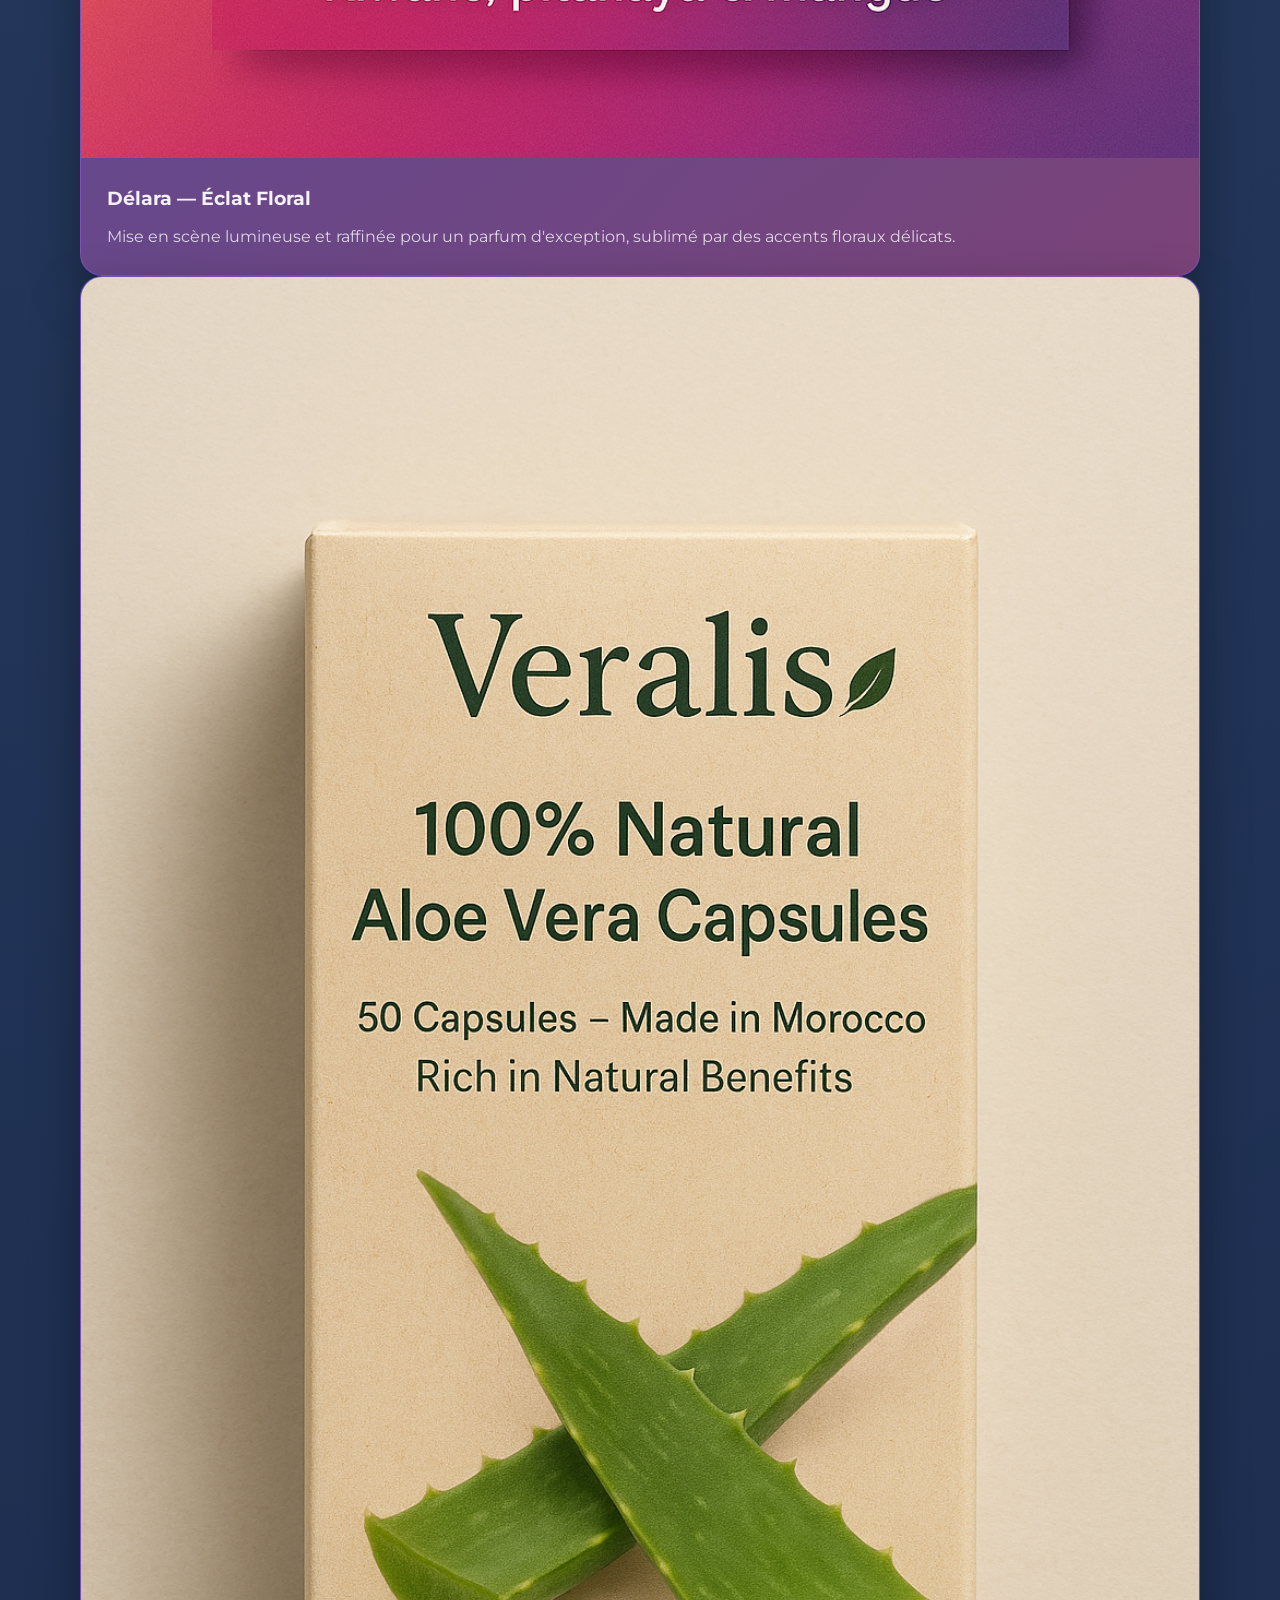
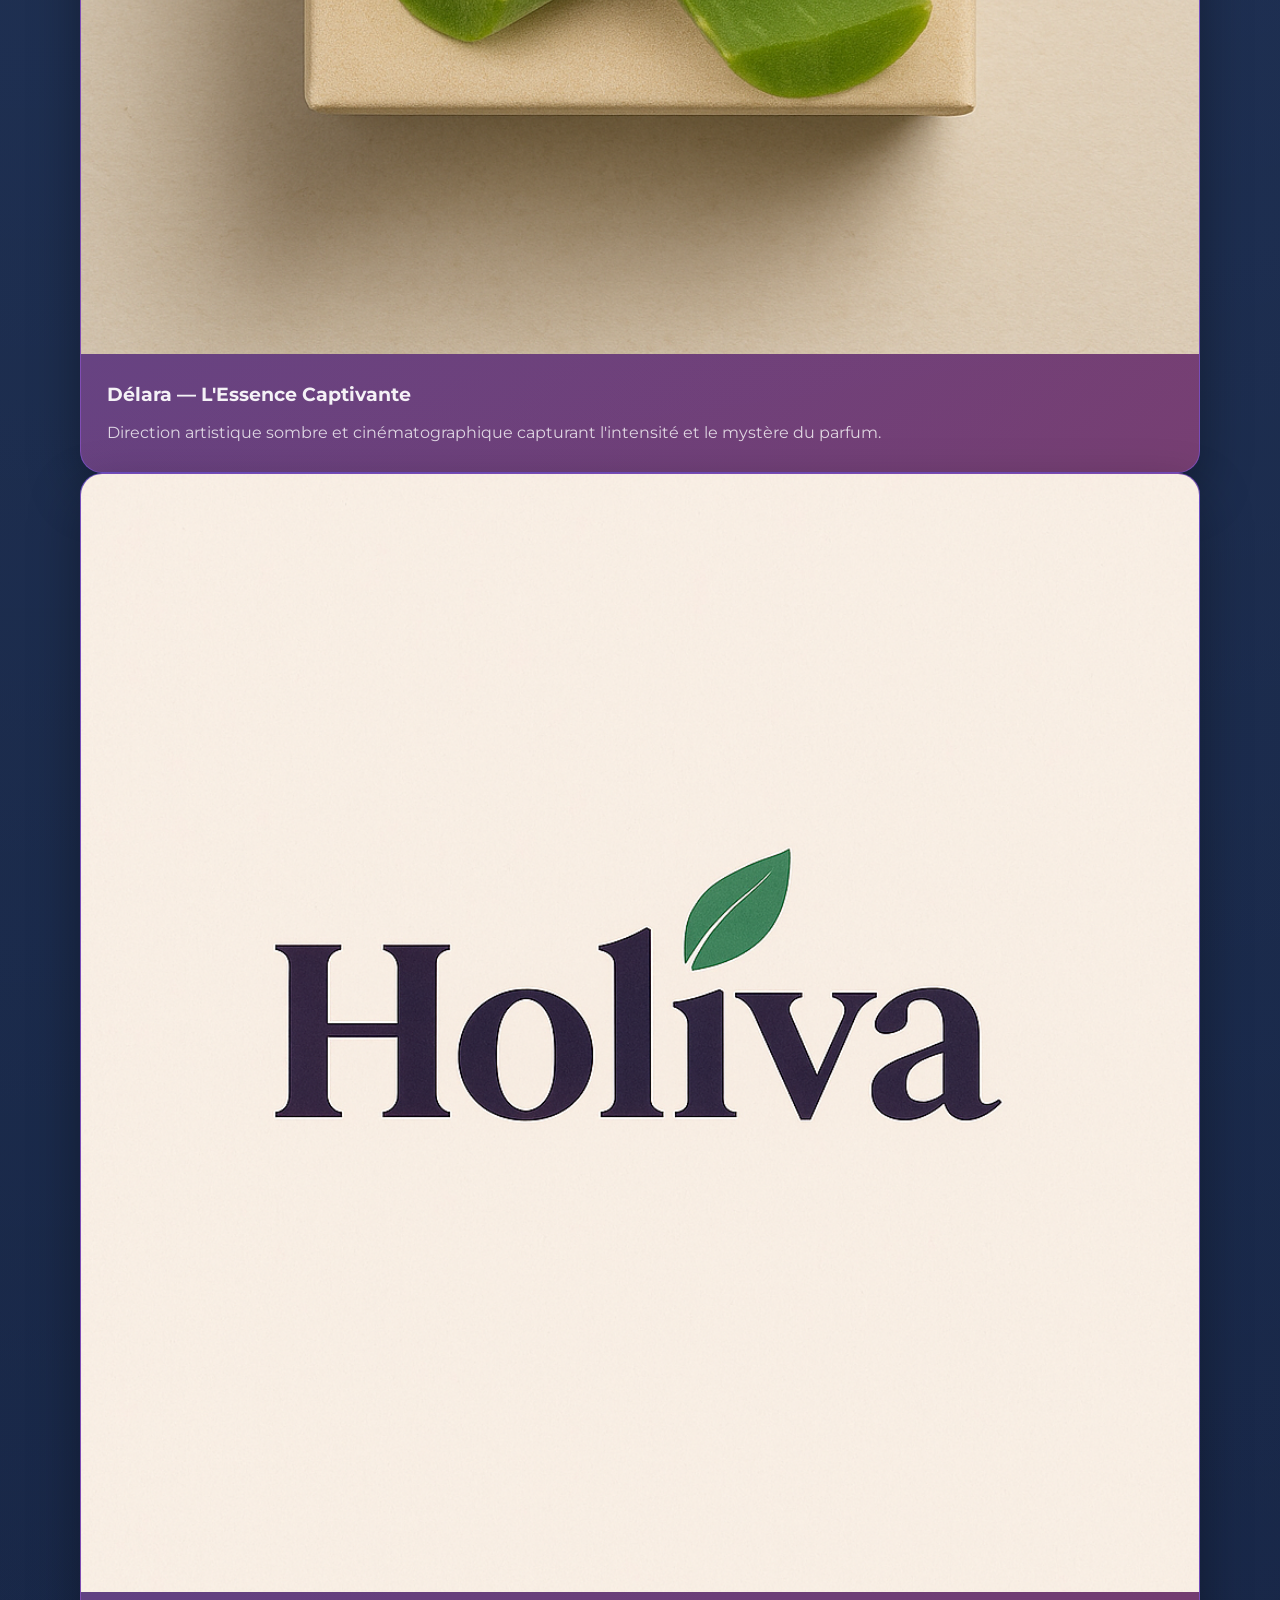
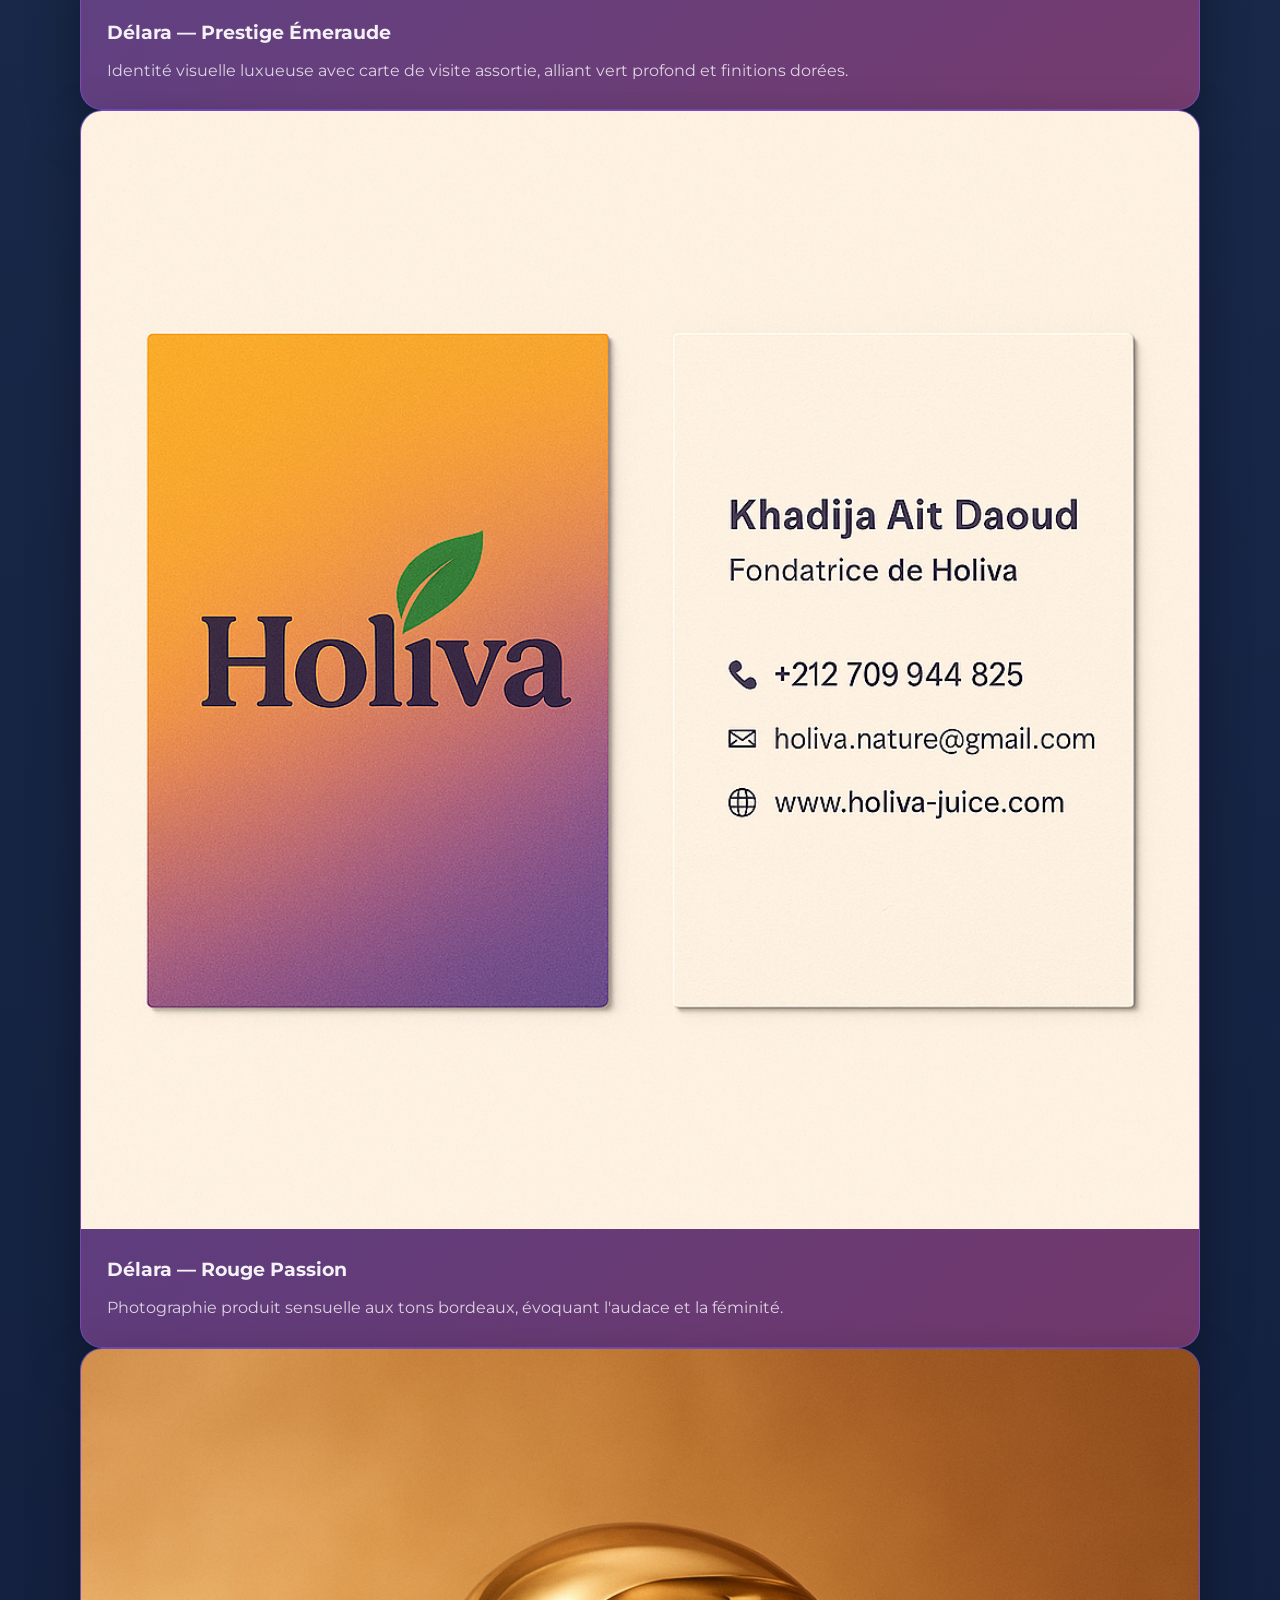
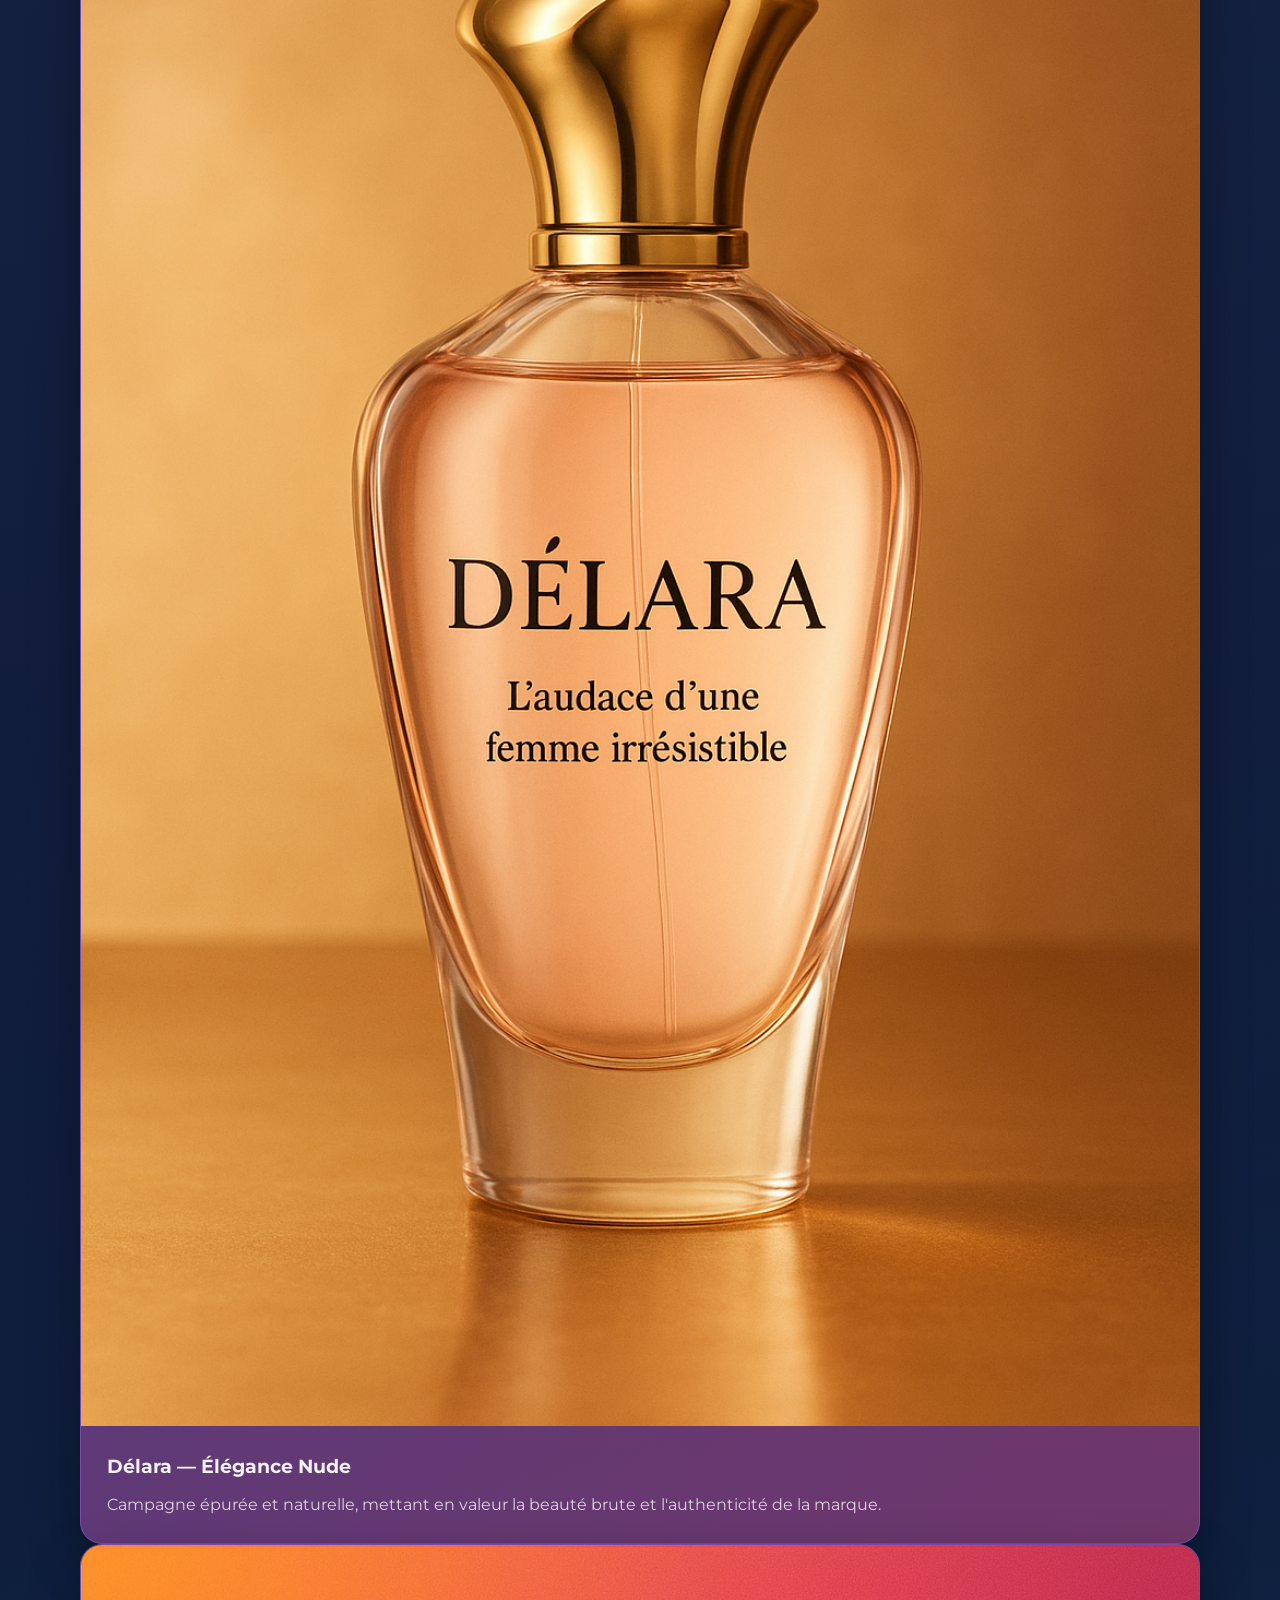
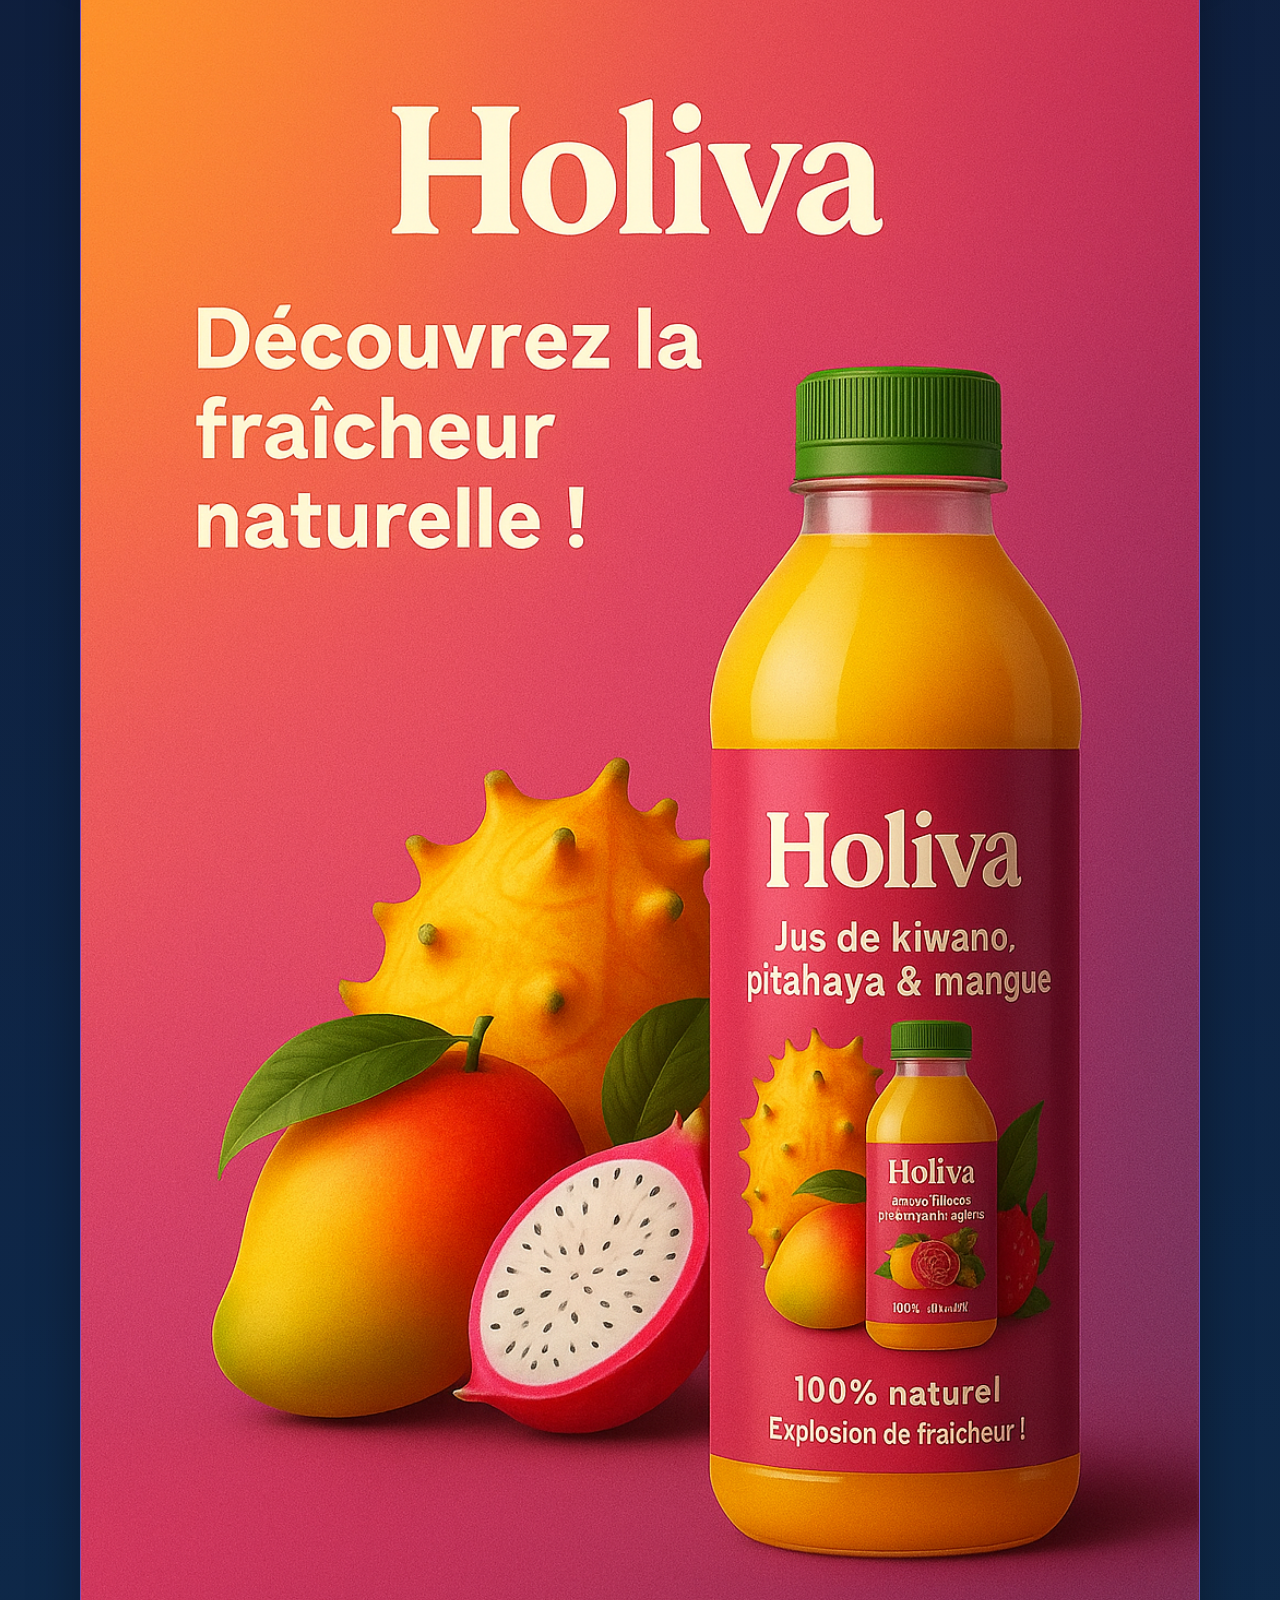
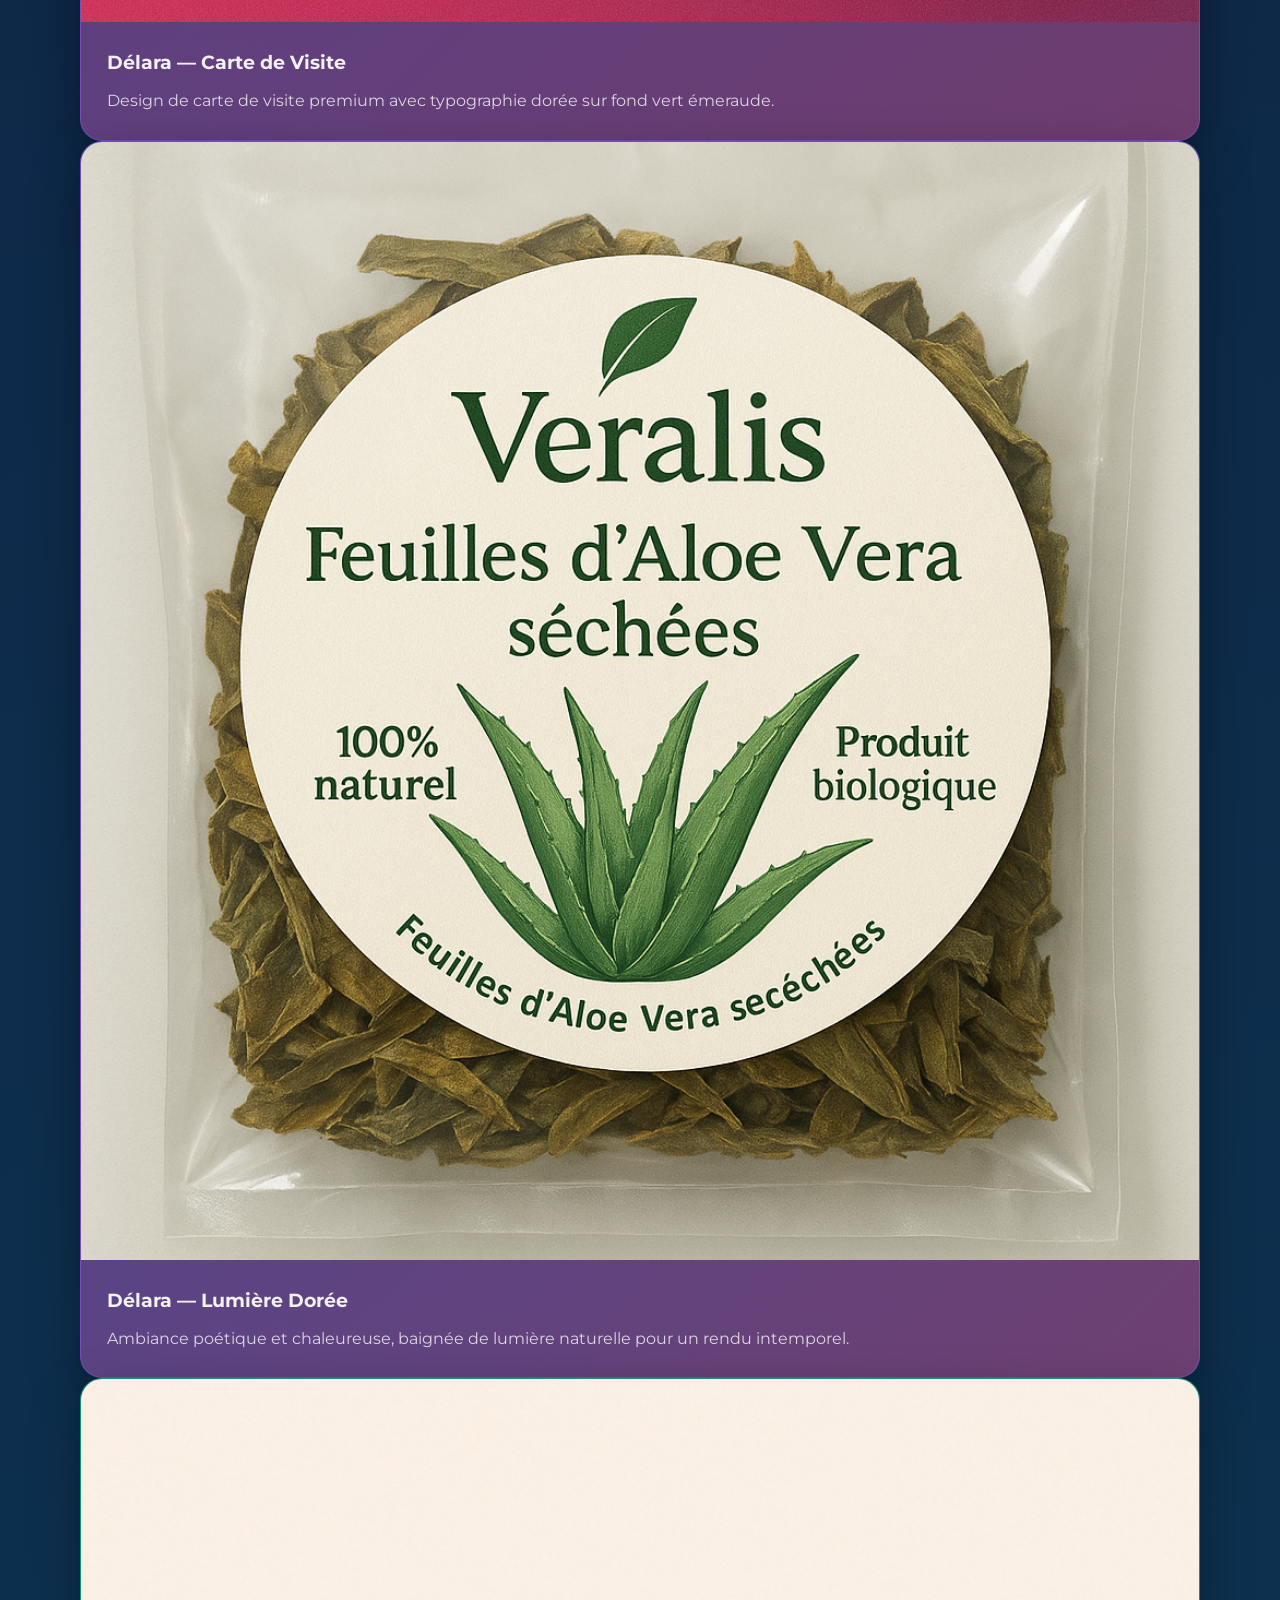
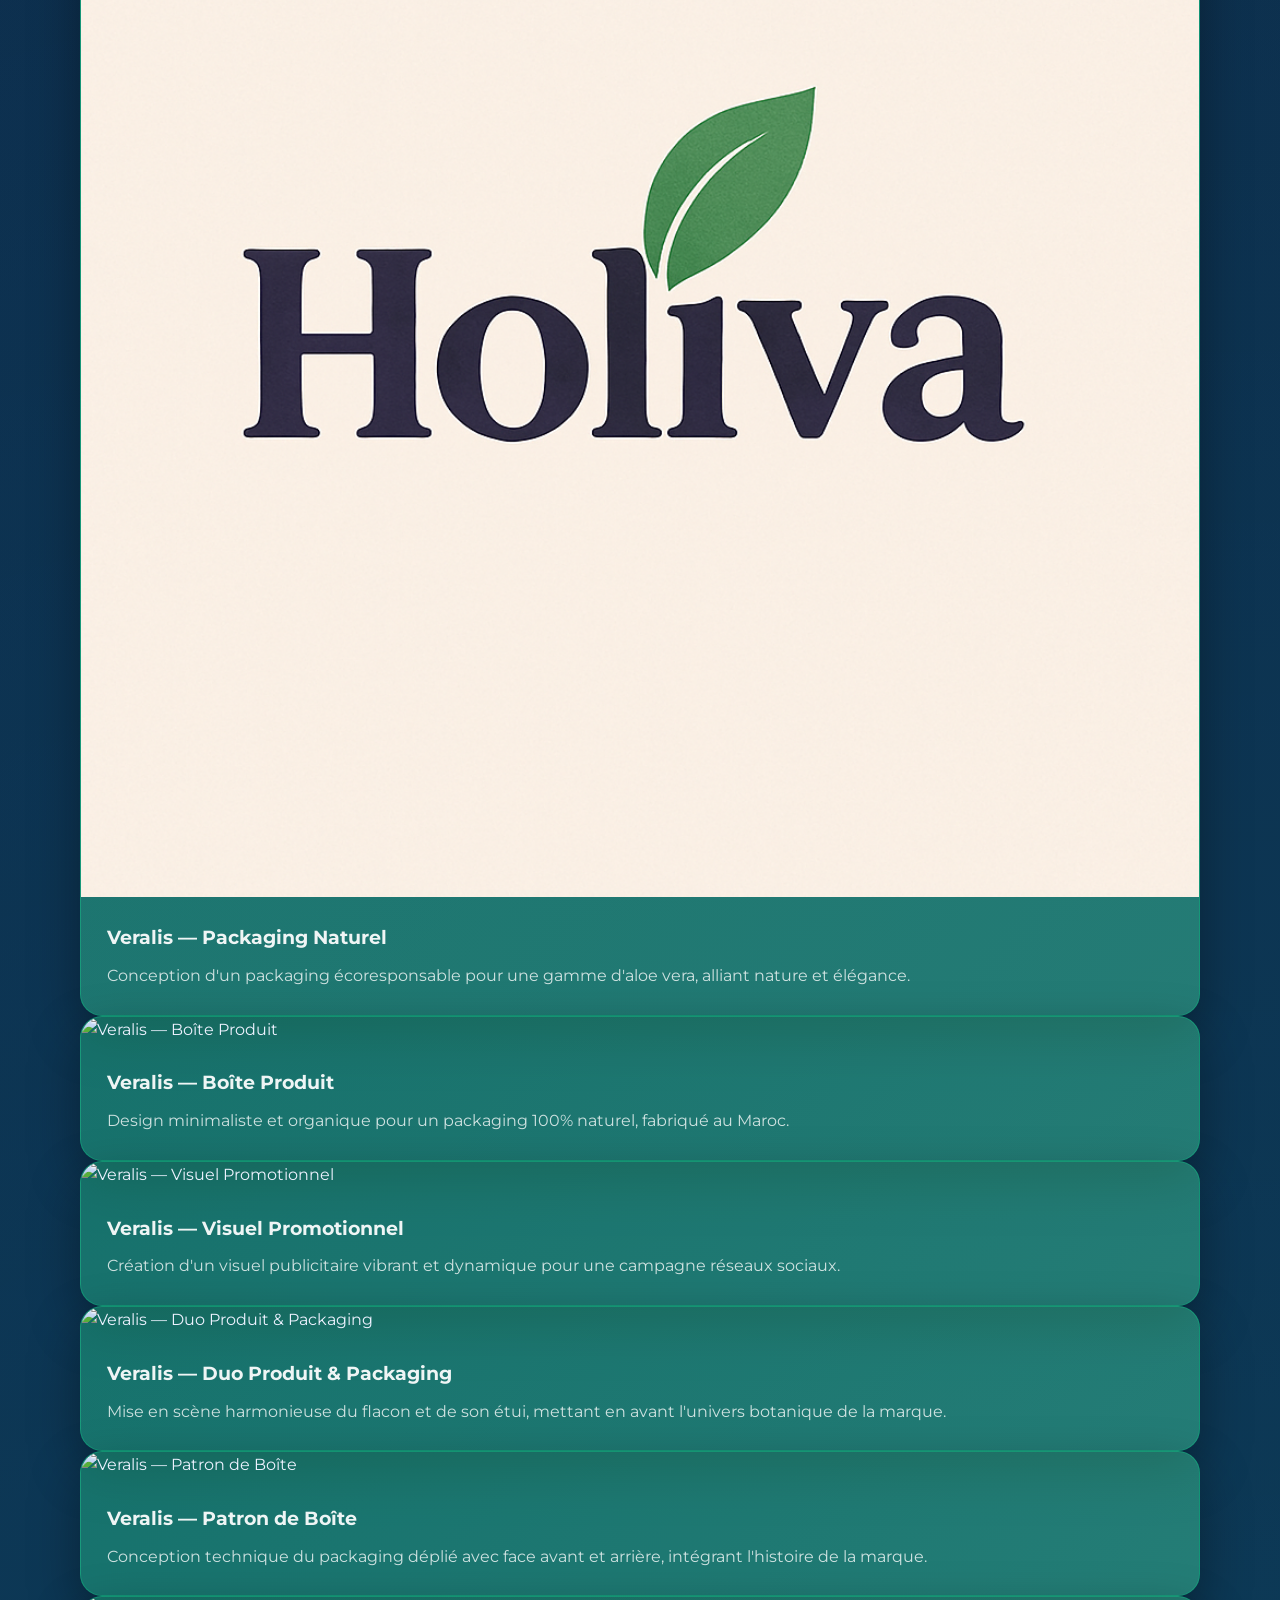
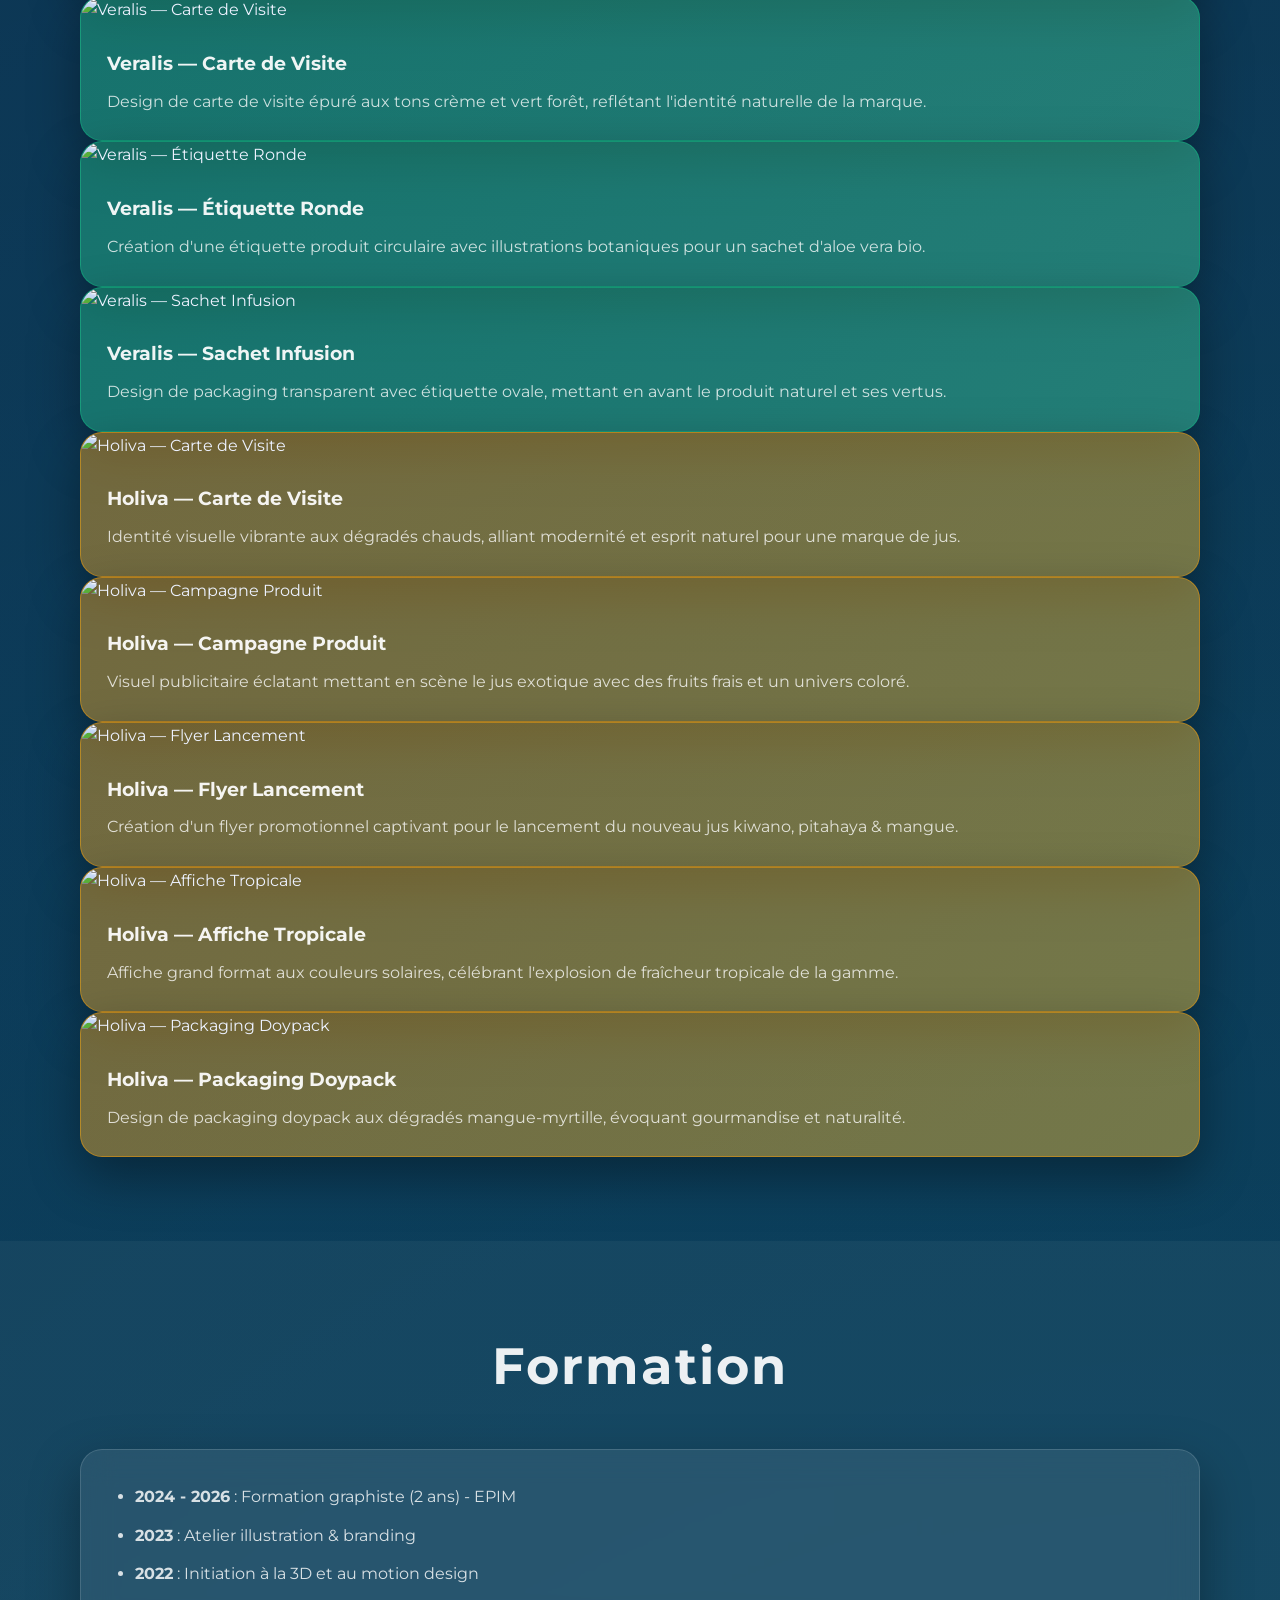
==== commit 5c5df544: "Update portfolio with new project images and brand-specific color schemes" ====
--- a/index.html
+++ b/index.html
@@ -111,8 +111,8 @@
       <h2 class="section-title">Mon Portfolio</h2>
       <div class="projects-grid">
 
-        <article class="project-card">
-          <img src="images/delara-1-98MB-F7h.png" alt="Délara — Éclat Floral">
+        <article class="project-card delara">
+          <img src="images/file_00000000119c6243acd1f5ea73114dd0.png" alt="Délara — Éclat Floral">
           <div class="project-content">
             <h3>Délara — Éclat Floral</h3>
             <p>
@@ -121,8 +121,8 @@
           </div>
         </article>
 
-        <article class="project-card">
-          <img src="https://id-preview--01353cec-fdb9-4833-ad7c-a446cb8702de.lovable.app/assets/delara-2-DbMYjXAb.png" alt="Délara — L'Essence Captivante">
+        <article class="project-card delara">
+          <img src="images/file_000000001e6062439d0742b729c5942f.png" alt="Délara — L'Essence Captivante">
           <div class="project-content">
             <h3>Délara — L'Essence Captivante</h3>
             <p>
@@ -131,8 +131,8 @@
           </div>
         </article>
 
-        <article class="project-card">
-          <img src="https://id-preview--01353cec-fdb9-4833-ad7c-a446cb8702de.lovable.app/assets/delara-3-BsmvkkAT.png" alt="Délara — Prestige Émeraude">
+        <article class="project-card delara">
+          <img src="images/file_0000000024fc620a97c99fd5013c6258.png" alt="Délara — Prestige Émeraude">
           <div class="project-content">
             <h3>Délara — Prestige Émeraude</h3>
             <p>
@@ -141,8 +141,8 @@
           </div>
         </article>
 
-        <article class="project-card">
-          <img src="https://id-preview--01353cec-fdb9-4833-ad7c-a446cb8702de.lovable.app/assets/delara-4-ByRkA0lD.png" alt="Délara — Rouge Passion">
+        <article class="project-card delara">
+          <img src="images/file_00000000540c61f5b9dacb08ee2a259d.png" alt="Délara — Rouge Passion">
           <div class="project-content">
             <h3>Délara — Rouge Passion</h3>
             <p>
@@ -151,8 +151,8 @@
           </div>
         </article>
 
-        <article class="project-card">
-          <img src="https://id-preview--01353cec-fdb9-4833-ad7c-a446cb8702de.lovable.app/assets/delara-5-IOzHozzq.png" alt="Délara — Élégance Nude">
+        <article class="project-card delara">
+          <img src="images/file_00000000903c71f4a4b0805bb7e42900.png" alt="Délara — Élégance Nude">
           <div class="project-content">
             <h3>Délara — Élégance Nude</h3>
             <p>
@@ -161,8 +161,8 @@
           </div>
         </article>
 
-        <article class="project-card">
-          <img src="https://id-preview--01353cec-fdb9-4833-ad7c-a446cb8702de.lovable.app/assets/delara-6-g-VWeCV2.png" alt="Délara — Carte de Visite">
+        <article class="project-card delara">
+          <img src="images/file_00000000c6a461f4bef7934fa9d1960e.png" alt="Délara — Carte de Visite">
           <div class="project-content">
             <h3>Délara — Carte de Visite</h3>
             <p>
@@ -171,8 +171,8 @@
           </div>
         </article>
 
-        <article class="project-card">
-          <img src="https://id-preview--01353cec-fdb9-4833-ad7c-a446cb8702de.lovable.app/assets/delara-7-CAniOX88.png" alt="Délara — Lumière Dorée">
+        <article class="project-card delara">
+          <img src="images/file_00000000eb14620aa25f10618f13d979.png" alt="Délara — Lumière Dorée">
           <div class="project-content">
             <h3>Délara — Lumière Dorée</h3>
             <p>
@@ -181,8 +181,8 @@
           </div>
         </article>
 
-        <article class="project-card">
-          <img src="https://id-preview--01353cec-fdb9-4833-ad7c-a446cb8702de.lovable.app/assets/veralis-1-OmPd61ra.png" alt="Veralis — Packaging Naturel">
+        <article class="project-card veralis">
+          <img src="images/file_00000000f75061f48cc07dc710f474bc.png" alt="Veralis — Packaging Naturel">
           <div class="project-content">
             <h3>Veralis — Packaging Naturel</h3>
             <p>
@@ -191,8 +191,8 @@
           </div>
         </article>
 
-        <article class="project-card">
-          <img src="https://id-preview--01353cec-fdb9-4833-ad7c-a446cb8702de.lovable.app/assets/veralis-2-BD2QByDC.png" alt="Veralis — Boîte Produit">
+        <article class="project-card veralis">
+          <img src="images/veralis-2-BD2QByDC.png" alt="Veralis — Boîte Produit">
           <div class="project-content">
             <h3>Veralis — Boîte Produit</h3>
             <p>
@@ -201,8 +201,8 @@
           </div>
         </article>
 
-        <article class="project-card">
-          <img src="https://id-preview--01353cec-fdb9-4833-ad7c-a446cb8702de.lovable.app/assets/veralis-3-DyVs2XL0.png" alt="Veralis — Visuel Promotionnel">
+        <article class="project-card veralis">
+          <img src="images/veralis-3-DyVs2XL0.png" alt="Veralis — Visuel Promotionnel">
           <div class="project-content">
             <h3>Veralis — Visuel Promotionnel</h3>
             <p>
@@ -211,8 +211,8 @@
           </div>
         </article>
 
-        <article class="project-card">
-          <img src="https://id-preview--01353cec-fdb9-4833-ad7c-a446cb8702de.lovable.app/assets/veralis-4-CNv5uIep.png" alt="Veralis — Duo Produit & Packaging">
+        <article class="project-card veralis">
+          <img src="images/veralis-4-CNv5uIep.png" alt="Veralis — Duo Produit & Packaging">
           <div class="project-content">
             <h3>Veralis — Duo Produit & Packaging</h3>
             <p>
@@ -221,8 +221,8 @@
           </div>
         </article>
 
-        <article class="project-card">
-          <img src="https://id-preview--01353cec-fdb9-4833-ad7c-a446cb8702de.lovable.app/assets/veralis-5-CfslWxRQ.png" alt="Veralis — Patron de Boîte">
+        <article class="project-card veralis">
+          <img src="images/veralis-5-CfslWxRQ.png" alt="Veralis — Patron de Boîte">
           <div class="project-content">
             <h3>Veralis — Patron de Boîte</h3>
             <p>
@@ -231,8 +231,8 @@
           </div>
         </article>
 
-        <article class="project-card">
-          <img src="https://id-preview--01353cec-fdb9-4833-ad7c-a446cb8702de.lovable.app/assets/veralis-6-B8_qIFvP.png" alt="Veralis — Carte de Visite">
+        <article class="project-card veralis">
+          <img src="images/veralis-6-B8_qIFvP.png" alt="Veralis — Carte de Visite">
           <div class="project-content">
             <h3>Veralis — Carte de Visite</h3>
             <p>
@@ -241,8 +241,8 @@
           </div>
         </article>
 
-        <article class="project-card">
-          <img src="https://id-preview--01353cec-fdb9-4833-ad7c-a446cb8702de.lovable.app/assets/veralis-7-5JO8hQ8t.png" alt="Veralis — Étiquette Ronde">
+        <article class="project-card veralis">
+          <img src="images/veralis-7-5JO8hQ8t.png" alt="Veralis — Étiquette Ronde">
           <div class="project-content">
             <h3>Veralis — Étiquette Ronde</h3>
             <p>
@@ -251,8 +251,8 @@
           </div>
         </article>
 
-        <article class="project-card">
-          <img src="https://id-preview--01353cec-fdb9-4833-ad7c-a446cb8702de.lovable.app/assets/veralis-8-BioLN53g.png" alt="Veralis — Sachet Infusion">
+        <article class="project-card veralis">
+          <img src="images/veralis-8-BioLN53g.png" alt="Veralis — Sachet Infusion">
           <div class="project-content">
             <h3>Veralis — Sachet Infusion</h3>
             <p>
@@ -261,8 +261,8 @@
           </div>
         </article>
 
-        <article class="project-card">
-          <img src="https://id-preview--01353cec-fdb9-4833-ad7c-a446cb8702de.lovable.app/assets/holiva-1-Clkp7YKX.png" alt="Holiva — Carte de Visite">
+        <article class="project-card holiva">
+          <img src="images/holiva-1-Clkp7YKX.png" alt="Holiva — Carte de Visite">
           <div class="project-content">
             <h3>Holiva — Carte de Visite</h3>
             <p>
@@ -271,8 +271,8 @@
           </div>
         </article>
 
-        <article class="project-card">
-          <img src="https://id-preview--01353cec-fdb9-4833-ad7c-a446cb8702de.lovable.app/assets/holiva-2-CJFEoWJC.png" alt="Holiva — Campagne Produit">
+        <article class="project-card holiva">
+          <img src="images/holiva-2-CJFEoWJC.png" alt="Holiva — Campagne Produit">
           <div class="project-content">
             <h3>Holiva — Campagne Produit</h3>
             <p>
@@ -281,8 +281,8 @@
           </div>
         </article>
 
-        <article class="project-card">
-          <img src="https://id-preview--01353cec-fdb9-4833-ad7c-a446cb8702de.lovable.app/assets/holiva-3-BkCOReum.png" alt="Holiva — Flyer Lancement">
+        <article class="project-card holiva">
+          <img src="images/holiva-3-BkCOReum.png" alt="Holiva — Flyer Lancement">
           <div class="project-content">
             <h3>Holiva — Flyer Lancement</h3>
             <p>
@@ -291,8 +291,8 @@
           </div>
         </article>
 
-        <article class="project-card">
-          <img src="https://id-preview--01353cec-fdb9-4833-ad7c-a446cb8702de.lovable.app/assets/holiva-4-BYZMrctM.png" alt="Holiva — Affiche Tropicale">
+        <article class="project-card holiva">
+          <img src="images/holiva-4-BYZMrctM.png" alt="Holiva — Affiche Tropicale">
           <div class="project-content">
             <h3>Holiva — Affiche Tropicale</h3>
             <p>
@@ -301,8 +301,8 @@
           </div>
         </article>
 
-        <article class="project-card">
-          <img src="https://id-preview--01353cec-fdb9-4833-ad7c-a446cb8702de.lovable.app/assets/holiva-5-rLZD2uCJ.png" alt="Holiva — Packaging Doypack">
+        <article class="project-card holiva">
+          <img src="images/holiva-5-rLZD2uCJ.png" alt="Holiva — Packaging Doypack">
           <div class="project-content">
             <h3>Holiva — Packaging Doypack</h3>
             <p>
@@ -374,4 +374,4 @@
   </footer>
 <a href="#top" class="back-to-top" title="Retour en haut">↑</a>
 </body>
-</html>+</html>
--- a/style.css
+++ b/style.css
@@ -1,3 +1,7 @@
+﻿/*
+  Portfolio styling (updated to match modern glassy landing page style)
+*/
+
 * {
   margin: 0;
   padding: 0;
@@ -5,284 +9,342 @@
 }
 
 :root {
-  --bg: #f8fafc;
-  --white: #ffffff;
-  --dark: #0f172a;
-  --text: #475569;
-  --primary: #2563eb;
-  --primary-dark: #1d4ed8;
-  --secondary: #f1f5f9;
-  --accent: #06b6d4;
-  --border: #e2e8f0;
-  --shadow: 0 4px 6px -1px rgba(0, 0, 0, 0.1), 0 2px 4px -1px rgba(0, 0, 0, 0.06);
-  --shadow-hover: 0 10px 15px -3px rgba(0, 0, 0, 0.1), 0 4px 6px -2px rgba(0, 0, 0, 0.05);
-  --gradient: linear-gradient(135deg, #667eea 0%, #764ba2 100%);
-  --gradient-btn: linear-gradient(135deg, #667eea 0%, #764ba2 100%);
+  --bg: #0b1221;
+  --surface: rgba(255, 255, 255, 0.10);
+  --surface-2: rgba(255, 255, 255, 0.08);
+  --text: #edf2ff;
+  --muted: rgba(255, 255, 255, 0.72);
+  --primary: #71a7ff;
+  --primary-2: #01d2ff;
+  --accent: #ffd700;
+  --border: rgba(255, 255, 255, 0.12);
+  --shadow: 0 20px 50px rgba(0, 0, 0, 0.35);
+  --shadow-sm: 0 12px 30px rgba(0, 0, 0, 0.25);
+  --radius: 22px;
+  --transition: 0.25s ease;
+}
+
+html {
+  scroll-behavior: smooth;
 }
 
 body {
-  font-family: 'Montserrat', sans-serif;
-  background: var(--bg);
-  color: var(--dark);
+  font-family: 'Montserrat', ui-sans-serif, system-ui, -apple-system, BlinkMacSystemFont, 'Segoe UI', sans-serif;
+  background: radial-gradient(circle at top left, rgba(113, 167, 255, 0.35), transparent 55%),
+    radial-gradient(circle at bottom right, rgba(1, 210, 255, 0.25), transparent 50%),
+    linear-gradient(150deg, #0b1221 0%, #0f1b3b 60%, #0e192f 100%);
+  color: var(--text);
+  min-height: 100vh;
   line-height: 1.6;
-  font-weight: 400;
 }
 
 .container {
-  width: 90%;
-  max-width: 1100px;
+  width: min(90%, 1120px);
   margin: 0 auto;
 }
 
+a {
+  color: inherit;
+  text-decoration: none;
+}
+
+a:hover {
+  text-decoration: none;
+}
+
+/* Hero */
 .hero {
-  background: var(--gradient);
-  padding: 80px 0;
+  min-height: 90vh;
+  display: grid;
+  align-items: center;
+  padding: 100px 0;
   position: relative;
-  overflow: hidden;
 }
 
 .hero::before {
   content: '';
   position: absolute;
-  top: 0;
-  left: 0;
-  right: 0;
-  bottom: 0;
-  background: url('data:image/svg+xml,<svg xmlns="http://www.w3.org/2000/svg" viewBox="0 0 100 100"><circle cx="20" cy="20" r="2" fill="rgba(255,255,255,0.1)"/><circle cx="80" cy="80" r="3" fill="rgba(255,255,255,0.05)"/></svg>') repeat;
-  opacity: 0.3;
+  inset: 0;
+  background: radial-gradient(circle at 20% 30%, rgba(255, 255, 255, 0.18), transparent 55%),
+    radial-gradient(circle at 80% 20%, rgba(1, 210, 255, 0.22), transparent 50%);
+  pointer-events: none;
+  opacity: 0.9;
 }
 
 .hero-content {
   display: grid;
-  grid-template-columns: 2fr 1fr;
-  gap: 50px;
+  grid-template-columns: repeat(2, 1fr);
+  gap: 56px;
   align-items: center;
   position: relative;
   z-index: 1;
 }
 
 .tag {
-  display: inline-block;
-  background: rgba(255, 255, 255, 0.2);
-  color: #fff;
-  padding: 10px 16px;
-  border-radius: 50px;
-  font-size: 14px;
-  font-weight: 500;
-  margin-bottom: 20px;
-  backdrop-filter: blur(10px);
+  display: inline-flex;
+  align-items: center;
+  gap: 10px;
+  padding: 10px 18px;
+  border-radius: 999px;
+  background: rgba(255, 255, 255, 0.15);
+  border: 1px solid rgba(255, 255, 255, 0.18);
+  color: rgba(255, 255, 255, 0.9);
+  font-size: 0.9rem;
+  font-weight: 600;
+  letter-spacing: 0.06em;
+  backdrop-filter: blur(14px);
 }
 
 .hero h1 {
-  font-size: 48px;
-  margin-bottom: 15px;
-  text-transform: uppercase;
-  letter-spacing: 2px;
-  background: linear-gradient(90deg, #fff, #e0e7ff);
+  font-size: clamp(3.4rem, 5vw + 1rem, 5.5rem);
+  font-weight: 800;
+  line-height: 1.05;
+  letter-spacing: 0.04em;
+  margin: 18px 0 18px;
+  background: linear-gradient(90deg, rgba(113, 167, 255, 0.95), rgba(1, 210, 255, 0.85));
   -webkit-background-clip: text;
-  color: transparent;
-  font-weight: 700;
-}
-
-.hero h2 {
-  font-size: 24px;
-  color: #fff;
-  margin-bottom: 20px;
-  font-weight: 600;
+  -webkit-text-fill-color: transparent;
 }
 
 .intro {
-  color: #e2e8f0;
-  margin-bottom: 30px;
-  max-width: 700px;
-  font-size: 18px;
-  line-height: 1.7;
+  max-width: 520px;
+  font-size: 1.1rem;
+  color: rgba(255, 255, 255, 0.82);
+  margin-bottom: 32px;
+  line-height: 1.8;
 }
 
 .hero-buttons {
   display: flex;
-  gap: 16px;
+  gap: 18px;
   flex-wrap: wrap;
 }
 
 .btn {
-  display: inline-block;
-  background: var(--gradient-btn);
-  color: #fff;
-  text-decoration: none;
-  padding: 14px 28px;
-  border-radius: 50px;
-  transition: all 0.3s ease;
-  font-weight: 500;
-  box-shadow: 0 4px 14px rgba(102, 126, 234, 0.4);
+  display: inline-flex;
+  align-items: center;
+  justify-content: center;
+  padding: 14px 26px;
+  font-weight: 600;
+  font-size: 0.95rem;
+  border-radius: 999px;
+  border: 1px solid rgba(255, 255, 255, 0.25);
+  background: linear-gradient(120deg, rgba(113, 167, 255, 0.9), rgba(1, 210, 255, 0.8));
+  color: #0b1221;
+  box-shadow: 0 18px 40px rgba(1, 210, 255, 0.22);
+  transition: transform var(--transition), box-shadow var(--transition), background var(--transition);
 }
 
 .btn:hover {
-  transform: translateY(-2px);
-  box-shadow: 0 6px 20px rgba(102, 126, 234, 0.6);
-}
-
-.btn-outline {
-  background: transparent;
-  color: #fff;
-  border: 2px solid #fff;
-}
-
-.btn-outline:hover {
-  background: #fff;
-  color: var(--primary);
+  transform: translateY(-3px);
+  box-shadow: 0 24px 50px rgba(1, 210, 255, 0.35);
+}
+
+.btn.btn-outline {
+  background: rgba(255, 255, 255, 0.12);
+  color: rgba(255, 255, 255, 0.92);
+  border: 1px solid rgba(255, 255, 255, 0.35);
+}
+
+.btn.btn-outline:hover {
+  background: rgba(255, 255, 255, 0.2);
 }
 
 .hero-image img {
   width: 100%;
-  max-width: 320px;
-  border-radius: 20px;
-  display: block;
-  margin: auto;
-  box-shadow: var(--shadow-hover);
-  transition: transform 0.3s ease;
-}
-
+  max-width: 340px;
+  border-radius: 28px;
+  border: 1px solid rgba(255, 255, 255, 0.18);
+  box-shadow: var(--shadow);
+  transition: transform var(--transition);
+}
+
+.hero-image img:hover {
+  transform: translateY(-6px);
+}
+
+/* Stats */
 .stats {
-  padding: 40px 0;
-  background: var(--white);
+  padding: 56px 0 40px;
 }
 
 .stats-grid {
   display: grid;
-  grid-template-columns: repeat(auto-fit, minmax(150px, 1fr));
-  gap: 20px;
+  grid-template-columns: repeat(auto-fit, minmax(160px, 1fr));
+  gap: 22px;
   text-align: center;
 }
 
+.stat {
+  background: rgba(255, 255, 255, 0.08);
+  border: 1px solid rgba(255, 255, 255, 0.12);
+  border-radius: 24px;
+  padding: 28px 24px;
+  backdrop-filter: blur(14px);
+}
+
 .stat h3 {
-  font-size: 36px;
+  font-size: 2.2rem;
+  font-weight: 800;
+  color: #ffffff;
+  margin-bottom: 10px;
+}
+
+.stat p {
+  font-size: 0.85rem;
+  color: rgba(255, 255, 255, 0.7);
+  letter-spacing: 0.14em;
+  text-transform: uppercase;
+}
+
+/* Sections */
+.section {
+  padding: 84px 0;
+}
+
+.section.alt {
+  background: rgba(255, 255, 255, 0.04);
+}
+
+.section-title {
+  font-size: clamp(2.4rem, 3vw + 1.1rem, 3.2rem);
   font-weight: 700;
-  color: var(--primary);
-  margin-bottom: 5px;
-}
-
-.stat p {
-  font-size: 14px;
-  color: var(--text);
-  text-transform: uppercase;
-  letter-spacing: 1px;
-}
-
-.section {
-  padding: 80px 0;
-}
-
-.section.alt {
-  background: var(--secondary);
-}
-
-.section-title {
-  font-size: 36px;
   text-align: center;
-  margin-bottom: 40px;
-  font-weight: 600;
-  color: var(--dark);
+  margin-bottom: 42px;
+  letter-spacing: 0.04em;
+  color: rgba(255, 255, 255, 0.92);
 }
 
 .card {
-  background: var(--white);
-  padding: 30px;
-  border-radius: 20px;
+  background: rgba(255, 255, 255, 0.08);
+  border: 1px solid rgba(255, 255, 255, 0.14);
+  border-radius: var(--radius);
   box-shadow: var(--shadow);
-  border: 1px solid var(--border);
-  transition: all 0.3s ease;
+  padding: 34px;
+  backdrop-filter: blur(16px);
+  transition: transform var(--transition), box-shadow var(--transition);
 }
 
 .card:hover {
-  transform: translateY(-5px);
-  box-shadow: var(--shadow-hover);
+  transform: translateY(-4px);
+  box-shadow: 0 26px 60px rgba(0, 0, 0, 0.38);
+}
+
+.grid-2,
+.grid-3 {
+  display: grid;
+  gap: 28px;
+}
+
+.grid-2 {
+  grid-template-columns: repeat(2, minmax(0, 1fr));
+}
+
+.grid-3 {
+  grid-template-columns: repeat(3, minmax(0, 1fr));
+}
+
+.card h3 {
+  margin-bottom: 18px;
+  color: rgba(255, 255, 255, 0.95);
+  font-size: 1.25rem;
+}
+
+.card ul {
+  padding-left: 20px;
+  list-style-type: disc;
+  color: rgba(255, 255, 255, 0.8);
+}
+
+.timeline li {
+  margin-bottom: 13px;
+  color: rgba(255, 255, 255, 0.82);
 }
 
 .services-grid {
   display: grid;
-  grid-template-columns: repeat(auto-fit, minmax(250px, 1fr));
-  gap: 30px;
+  grid-template-columns: repeat(auto-fit, minmax(240px, 1fr));
+  gap: 26px;
 }
 
 .service-card {
-  background: var(--white);
-  padding: 30px;
-  border-radius: 20px;
+  background: rgba(255, 255, 255, 0.08);
+  border: 1px solid rgba(255, 255, 255, 0.13);
+  border-radius: var(--radius);
+  padding: 34px;
+  text-align: center;
   box-shadow: var(--shadow);
-  text-align: center;
-  transition: all 0.3s ease;
+  backdrop-filter: blur(16px);
+  transition: transform var(--transition), box-shadow var(--transition);
 }
 
 .service-card:hover {
-  transform: translateY(-5px);
-  box-shadow: var(--shadow-hover);
-}
-
-.service-card img {
-  width: 80px;
-  height: 80px;
-  margin-bottom: 20px;
+  transform: translateY(-4px);
+  box-shadow: 0 28px 60px rgba(0, 0, 0, 0.38);
 }
 
 .service-card h3 {
-  font-size: 20px;
-  margin-bottom: 10px;
-  color: var(--primary);
+  margin-bottom: 12px;
+  font-size: 1.15rem;
+  color: rgba(255, 255, 255, 0.95);
 }
 
 .service-card p {
-  color: var(--text);
-  line-height: 1.6;
-}
-
-.card h3 {
-  margin-bottom: 15px;
-  color: var(--primary);
-  font-weight: 600;
-  font-size: 20px;
-}
-
-.card ul {
-  padding-left: 20px;
-}
-
-.timeline li {
-  margin-bottom: 10px;
+  color: rgba(255, 255, 255, 0.82);
+  line-height: 1.7;
 }
 
 .project-card {
-  background: #fff;
-  border-radius: 20px;
+  background: rgba(255, 255, 255, 0.06);
+  border-radius: var(--radius);
   overflow: hidden;
+  border: 1px solid rgba(255, 255, 255, 0.12);
   box-shadow: var(--shadow);
-  border: 1px solid var(--border);
-  transition: all 0.3s ease;
+  transition: transform var(--transition), box-shadow var(--transition);
 }
 
 .project-card:hover {
-  transform: translateY(-5px);
-  box-shadow: var(--shadow-hover);
+  transform: translateY(-4px);
+  box-shadow: 0 28px 60px rgba(0, 0, 0, 0.35);
 }
 
 .project-card img {
   width: 100%;
   display: block;
-  transition: transform 0.3s ease;
+  transition: transform var(--transition);
 }
 
 .project-card:hover img {
-  transform: scale(1.05);
+  transform: scale(1.04);
+}
+
+.project-card.delara {
+  background: linear-gradient(135deg, rgba(139, 92, 246, 0.4), rgba(236, 72, 153, 0.4)), rgba(255, 255, 255, 0.06);
+  border-color: rgba(139, 92, 246, 0.5);
+}
+
+.project-card.veralis {
+  background: linear-gradient(135deg, rgba(16, 185, 129, 0.4), rgba(52, 211, 153, 0.4)), rgba(255, 255, 255, 0.06);
+  border-color: rgba(16, 185, 129, 0.5);
+}
+
+.project-card.holiva {
+  background: linear-gradient(135deg, rgba(245, 158, 11, 0.4), rgba(251, 191, 36, 0.4)), rgba(255, 255, 255, 0.06);
+  border-color: rgba(245, 158, 11, 0.5);
 }
 
 .project-content {
-  padding: 25px;
+  padding: 26px;
 }
 
 .project-content h3 {
-  margin-bottom: 12px;
-  color: var(--primary);
-  font-weight: 600;
+  margin-bottom: 10px;
+  color: rgba(255, 255, 255, 0.93);
+  font-weight: 700;
+}
+
+.project-content p {
+  color: rgba(255, 255, 255, 0.78);
 }
 
 .contact-card {
@@ -290,125 +352,99 @@
 }
 
 .contact-card p {
-  margin-bottom: 20px;
-  font-size: 18px;
+  margin-bottom: 22px;
+  font-size: 1.05rem;
+  color: rgba(255, 255, 255, 0.82);
 }
 
 .social-links {
   display: flex;
   justify-content: center;
-  gap: 20px;
-  margin-top: 20px;
+  gap: 22px;
+  margin-top: 18px;
 }
 
 .social-links a {
-  color: var(--primary);
-  text-decoration: none;
+  color: rgba(255, 255, 255, 0.88);
+  border: 1px solid rgba(255, 255, 255, 0.18);
+  padding: 10px 16px;
+  border-radius: 999px;
+  font-weight: 600;
+  transition: transform var(--transition), background var(--transition), color var(--transition);
+}
+
+.social-links a:hover {
+  background: rgba(255, 255, 255, 0.18);
+  color: rgba(255, 255, 255, 1);
+  transform: translateY(-2px);
+}
+
+.footer {
+  text-align: center;
+  padding: 34px 0;
+  color: rgba(255, 255, 255, 0.76);
   font-weight: 500;
-  transition: color 0.3s;
-}
-
-.social-links a:hover {
-  color: var(--accent);
-}
-
-.footer {
-  background: var(--gradient);
-  text-align: center;
-  padding: 30px 0;
-  color: #fff;
-  margin-top: 40px;
-  font-weight: 500;
-}
-
-@media (max-width: 900px) {
-  .hero-content,
-  .grid-2,
-  .grid-3 {
-    grid-template-columns: 1fr;
-  }
-
-  .hero {
-    text-align: center;
-    padding: 60px 0;
-  }
-
-  .hero-buttons {
-    justify-content: center;
-  }
-
-  .hero h1 {
-    font-size: 36px;
-  }
-
-  .hero h2 {
-    font-size: 20px;
-  }
-
-  .section-title {
-    font-size: 28px;
-  }
-}
-
-@media (max-width: 600px) {
-  .hero h1 {
-    font-size: 28px;
-  }
-
-  .hero h2 {
-    font-size: 18px;
-  }
-
-  .section-title {
-    font-size: 24px;
-  }
-
-  .card,
-  .project-content {
-    padding: 20px;
-  }
-
-  .btn {
-    padding: 12px 24px;
-    font-size: 14px;
-  }
-}
-html {
-  scroll-behavior: smooth;
+  border-top: 1px solid rgba(255, 255, 255, 0.12);
 }
 
 .back-to-top {
   position: fixed;
   left: 20px;
   bottom: 20px;
-  width: 50px;
-  height: 50px;
-  background: var(--gradient-btn);
-  color: #fff;
+  width: 52px;
+  height: 52px;
+  background: linear-gradient(135deg, rgba(113, 167, 255, 0.9), rgba(1, 210, 255, 0.8));
+  color: #0b1221;
   text-decoration: none;
   border-radius: 50%;
   display: flex;
   align-items: center;
   justify-content: center;
-  font-size: 20px;
-  box-shadow: var(--shadow);
-  transition: all 0.3s ease;
+  font-size: 22px;
+  box-shadow: 0 18px 40px rgba(0, 0, 0, 0.32);
+  transition: transform var(--transition), box-shadow var(--transition), background var(--transition);
+  z-index: 999;
 }
 
 .back-to-top:hover {
-  transform: scale(1.1);
-  box-shadow: var(--shadow-hover);
-}
-  display: flex;
-  align-items: center;
-  justify-content: center;
-  font-size: 24px;
-  box-shadow: var(--shadow);
-  z-index: 999;
-  transition: 0.3s;
-}
-
-.back-to-top:hover {
-  background: var(--primary-dark);
-  transform: translateY(-3px);
-}+  transform: translateY(-4px);
+  box-shadow: 0 26px 62px rgba(0, 0, 0, 0.35);
+  background: linear-gradient(135deg, rgba(255, 255, 255, 0.9), rgba(113, 167, 255, 0.75));
+}
+
+@media (max-width: 980px) {
+  .hero-content {
+    grid-template-columns: 1fr;
+    text-align: center;
+  }
+
+  .hero-image {
+    margin-top: 30px;
+  }
+
+  .grid-2 {
+    grid-template-columns: 1fr;
+  }
+
+  .grid-3 {
+    grid-template-columns: 1fr;
+  }
+}
+
+@media (max-width: 640px) {
+  .hero {
+    padding: 80px 0;
+  }
+
+  .hero h1 {
+    font-size: 2.8rem;
+  }
+
+  .intro {
+    font-size: 1.02rem;
+  }
+
+  .btn {
+    padding: 12px 20px;
+  }
+}
